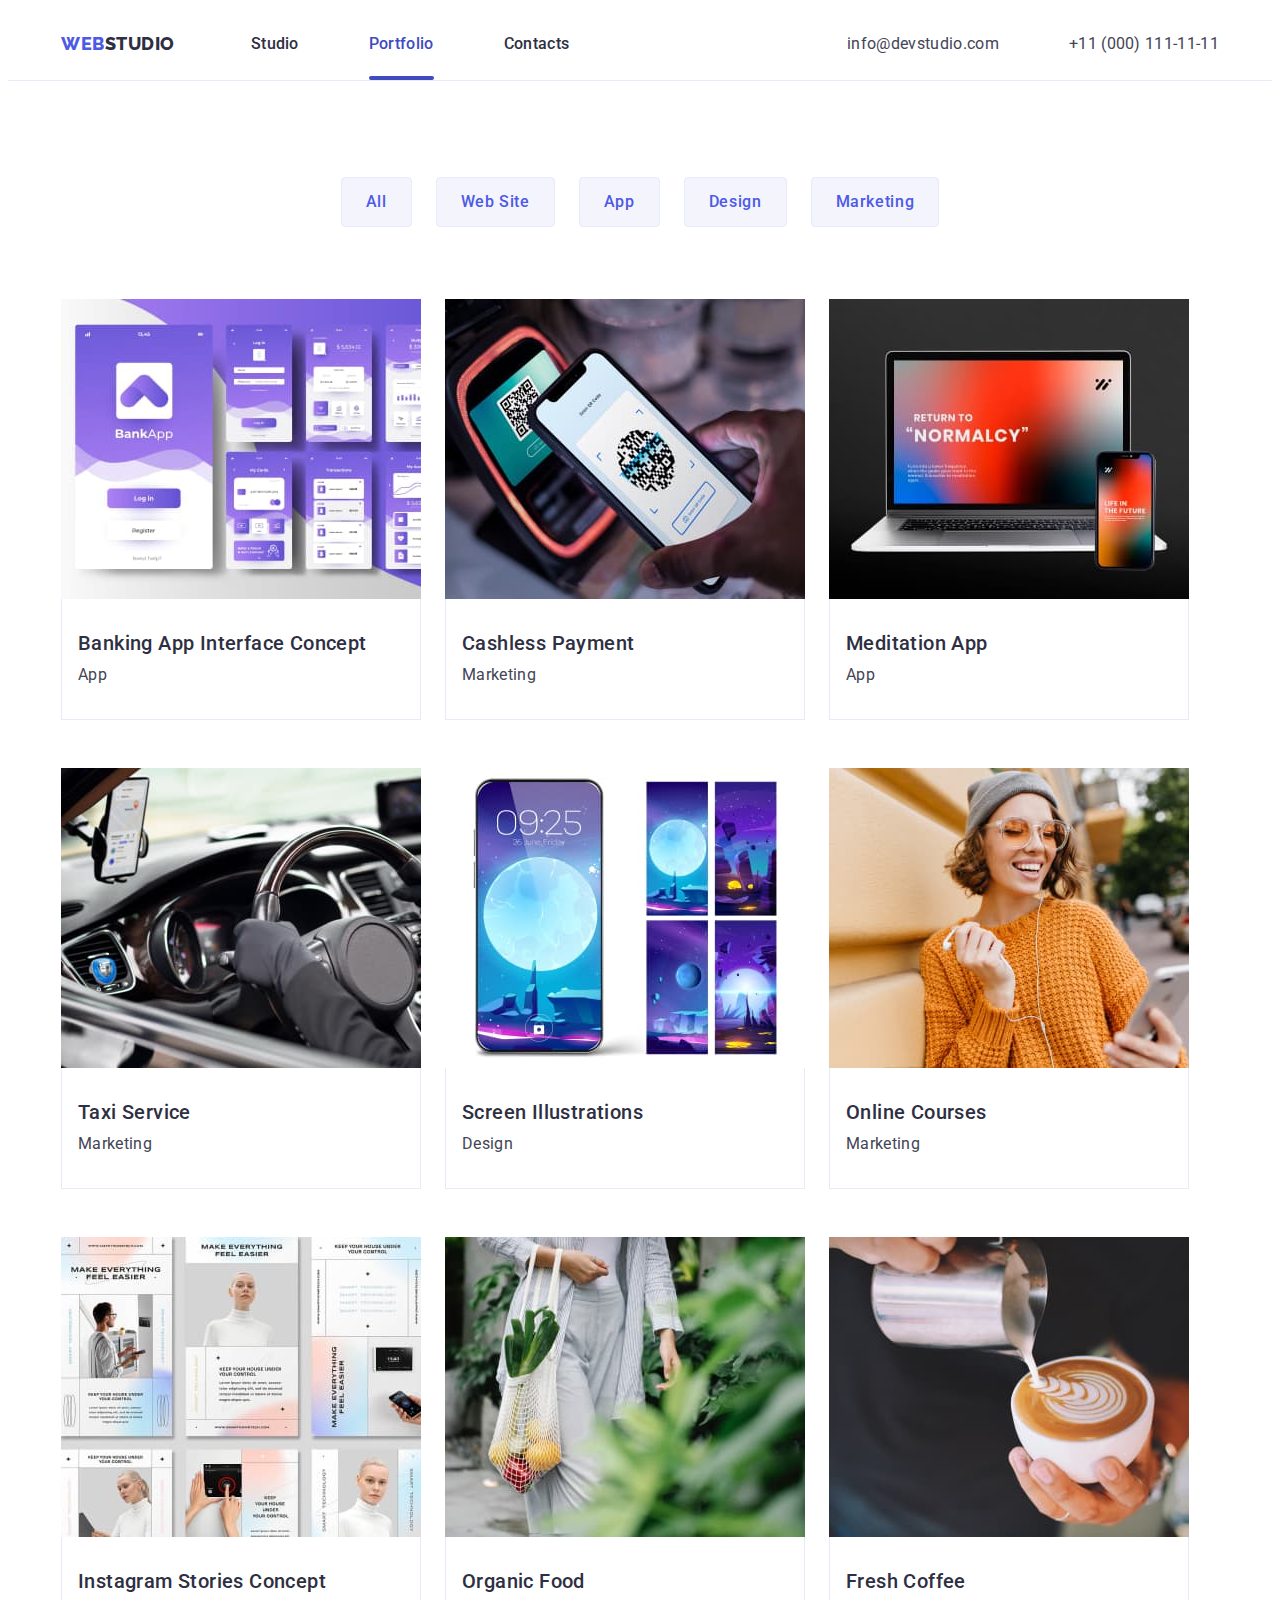
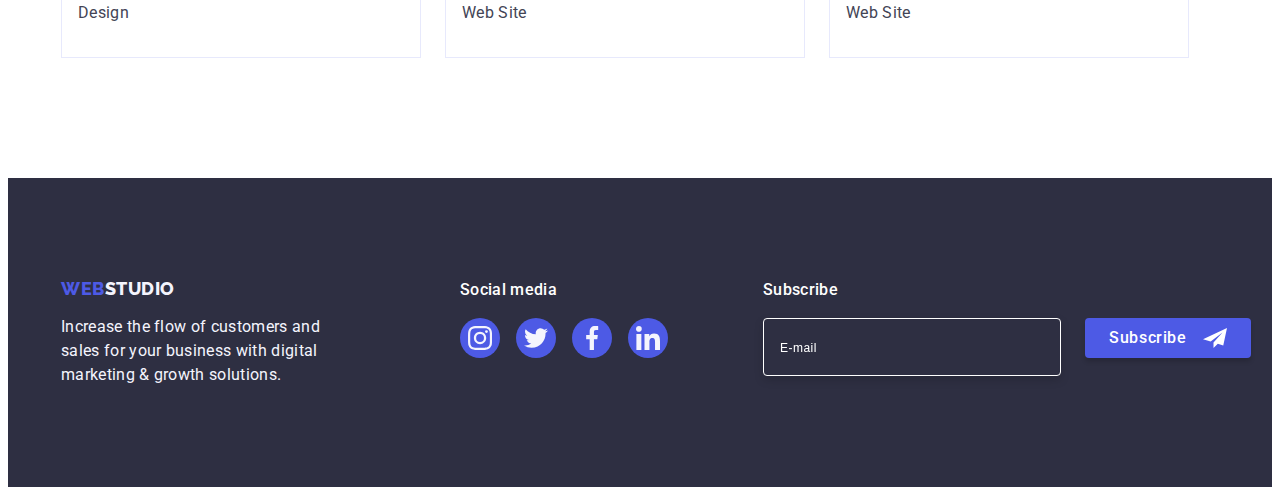
==== portfolio.html @ 04e3af60 "Initial commit" ====
<!DOCTYPE html>
<html lang="en">
  <head>
    <meta charset="UTF-8" />
    <meta http-equiv="X-UA-Compatible" content="IE=edge" />
    <meta name="viewport" content="width=device-width, initial-scale=1.0" />
    <title>Portfolio</title>
    <link rel="preconnect" href="https://fonts.googleapis.com" />
    <link rel="preconnect" href="https://fonts.gstatic.com" crossorigin />
    <link
      href="https://fonts.googleapis.com/css2?family=Raleway:wght@800&family=Roboto:wght@400;500;700;900&display=swap"
      rel="stylesheet"
    />
    <link
      rel="stylesheet"
      href="https://cdnjs.cloudflare.com/ajax/libs/modern-normalize/1.1.0/modern-normalize.min.css"
      integrity="sha512-wpPYUAdjBVSE4KJnH1VR1HeZfpl1ub8YT/NKx4PuQ5NmX2tKuGu6U/JRp5y+Y8XG2tV+wKQpNHVUX03MfMFn9Q=="
      crossorigin="anonymous"
      referrerpolicy="no-referrer"
    />
    <link rel="stylesheet" href="./css/styles.css" />
  </head>
  <body>
    <!--**************HEADER********************-->
    <header class="page-header">
      <div class="container page-header-container">
        <nav class="page-navigation">
          <a class="logotype link" href="./index.html"
            >Web<span class="header-logotype-color">Studio</span></a
          >
          <ul class="menu list">
            <li class="menu-item">
              <a class="menu-link link" href="./index.html">Studio</a>
            </li>
            <li class="menu-item">
              <a class="menu-link active-link link" href="./portfolio.html"
                >Portfolio</a
              >
            </li>
            <li class="menu-item">
              <a class="menu-link link" href="">Contacts</a>
            </li>
          </ul>
        </nav>
        <address class="contacts">
          <ul class="contacts-menu list">
            <li class="contacts-menu-item contacts-information-email">
              <a
                class="contacts-information link"
                href="mailto:info@devstudio.com"
                >info@devstudio.com</a
              >
            </li>
            <li class="contacts-menu-item">
              <a class="contacts-information link" href="tel:+110001111111"
                >+11 (000) 111-11-11</a
              >
            </li>
          </ul>
        </address>
      </div>
    </header>
    <main>
      <!--**************PROJECTS********************-->
      <section class="projects projects-section">
        <div class="container">
          <h1 class="projects-section-title visually-hidden section-title">
            Our works
          </h1>
          <ul class="projects-menu list">
            <li class="projects-menu-item">
              <button class="projects-menu-btn" type="button">All</button>
            </li>
            <li class="projects-menu-item">
              <button class="projects-menu-btn" type="button">Web Site</button>
            </li>
            <li class="projects-menu-item">
              <button class="projects-menu-btn" type="button">App</button>
            </li>
            <li class="projects-menu-item">
              <button class="projects-menu-btn" type="button">Design</button>
            </li>
            <li class="projects-menu-item">
              <button class="projects-menu-btn" type="button">Marketing</button>
            </li>
          </ul>
          <ul class="projects-list list">
            <li class="projects-list-item">
              <a class="projects-list-link link" href="">
                <div class="projects-list-img-wrapper">
                  <img
                    src="./images/portfolio-images/banking-app.jpg"
                    alt="Mobile application mock-ups"
                    width="360"
                    height="300"
                  />
                  <p class="overlay">
                    14 Stylish and User-Friendly App Design Concepts · Task
                    Manager App · Calorie Tracker App · Exotic Fruit Ecommerce
                    App · Cloud Storage App
                  </p>
                </div>
                <div class="projects-list-item-container">
                  <h2 class="projects-list-title">
                    Banking App Interface Concept
                  </h2>
                  <p class="projects-list-description">App</p>
                </div>
              </a>
            </li>
            <li class="projects-list-item">
              <a class="projects-list-link link" href="">
                <div class="projects-list-img-wrapper">
                  <img
                    src="./images/portfolio-images/cashless-payment.jpg"
                    alt="Hand with smartphone scanning qr-code"
                    width="360"
                    height="300"
                  />
                  <p class="overlay">
                    14 Stylish and User-Friendly App Design Concepts · Task
                    Manager App · Calorie Tracker App · Exotic Fruit Ecommerce
                    App · Cloud Storage App
                  </p>
                </div>
                <div class="projects-list-item-container">
                  <h2 class="projects-list-title">Cashless Payment</h2>
                  <p class="projects-list-description">Marketing</p>
                </div>
              </a>
            </li>
            <li class="projects-list-item">
              <a class="projects-list-link link" href="">
                <div class="projects-list-img-wrapper">
                  <img
                    src="./images/portfolio-images/meditation-app.jpg"
                    alt="Laptop and smartphone"
                    width="360"
                    height="300"
                  />
                  <p class="overlay">
                    14 Stylish and User-Friendly App Design Concepts · Task
                    Manager App · Calorie Tracker App · Exotic Fruit Ecommerce
                    App · Cloud Storage App
                  </p>
                </div>
                <div class="projects-list-item-container">
                  <h2 class="projects-list-title">Meditation App</h2>
                  <p class="projects-list-description">App</p>
                </div>
              </a>
            </li>
            <li class="projects-list-item">
              <a class="projects-list-link link" href="">
                <div class="projects-list-img-wrapper">
                  <img
                    src="./images/portfolio-images/taxi-service.jpg"
                    alt="Car interier"
                    width="360"
                    height="300"
                  />
                  <p class="overlay">
                    14 Stylish and User-Friendly App Design Concepts · Task
                    Manager App · Calorie Tracker App · Exotic Fruit Ecommerce
                    App · Cloud Storage App
                  </p>
                </div>
                <div class="projects-list-item-container">
                  <h2 class="projects-list-title">Taxi Service</h2>
                  <p class="projects-list-description">Marketing</p>
                </div>
              </a>
            </li>
            <li class="projects-list-item">
              <a class="projects-list-link link" href="">
                <div class="projects-list-img-wrapper">
                  <img
                    src="./images/portfolio-images/screen-illustrations.jpg"
                    alt="Smartphone with different wallpaper"
                    width="360"
                    height="300"
                  />
                  <p class="overlay">
                    14 Stylish and User-Friendly App Design Concepts · Task
                    Manager App · Calorie Tracker App · Exotic Fruit Ecommerce
                    App · Cloud Storage App
                  </p>
                </div>
                <div class="projects-list-item-container">
                  <h2 class="projects-list-title">Screen Illustrations</h2>
                  <p class="projects-list-description">Design</p>
                </div>
              </a>
            </li>
            <li class="projects-list-item">
              <a class="projects-list-link link" href="">
                <div class="projects-list-img-wrapper">
                  <img
                    src="./images/portfolio-images/online-courses.jpg"
                    alt="A girl in yellow cardigan with snartphone and earphones"
                    width="360"
                    height="300"
                  />
                  <p class="overlay">
                    14 Stylish and User-Friendly App Design Concepts · Task
                    Manager App · Calorie Tracker App · Exotic Fruit Ecommerce
                    App · Cloud Storage App
                  </p>
                </div>
                <div class="projects-list-item-container">
                  <h2 class="projects-list-title">Online Courses</h2>
                  <p class="projects-list-description">Marketing</p>
                </div>
              </a>
            </li>
            <li class="projects-list-item">
              <a class="projects-list-link link" href="">
                <div class="projects-list-img-wrapper">
                  <img
                    src="./images/portfolio-images/instagram-stories.jpg"
                    alt="Screens with different concepts for Instagram stories"
                    width="360"
                    height="300"
                  />
                  <p class="overlay">
                    14 Stylish and User-Friendly App Design Concepts · Task
                    Manager App · Calorie Tracker App · Exotic Fruit Ecommerce
                    App · Cloud Storage App
                  </p>
                </div>
                <div class="projects-list-item-container">
                  <h2 class="projects-list-title">Instagram Stories Concept</h2>
                  <p class="projects-list-description">Design</p>
                </div>
              </a>
            </li>
            <li class="projects-list-item">
              <a class="projects-list-link link" href="">
                <div class="projects-list-img-wrapper">
                  <img
                    src="./images/portfolio-images/organic-food.jpg"
                    alt="A girl with different fruits and vegetables in a bag"
                    width="360"
                    height="300"
                  />
                  <p class="overlay">
                    14 Stylish and User-Friendly App Design Concepts · Task
                    Manager App · Calorie Tracker App · Exotic Fruit Ecommerce
                    App · Cloud Storage App
                  </p>
                </div>
                <div class="projects-list-item-container">
                  <h2 class="projects-list-title">Organic Food</h2>
                  <p class="projects-list-description">Web Site</p>
                </div>
              </a>
            </li>
            <li class="projects-list-item">
              <a class="projects-list-link link" href="">
                <div class="projects-list-img-wrapper">
                  <img
                    src="./images/portfolio-images/fresh-coffee.jpg"
                    alt="A cup of coffee"
                    width="360"
                    height="300"
                  />
                  <p class="overlay">
                    14 Stylish and User-Friendly App Design Concepts · Task
                    Manager App · Calorie Tracker App · Exotic Fruit Ecommerce
                    App · Cloud Storage App
                  </p>
                </div>
                <div class="projects-list-item-container">
                  <h2 class="projects-list-title">Fresh Coffee</h2>
                  <p class="projects-list-description">Web Site</p>
                </div>
              </a>
            </li>
          </ul>
        </div>
      </section>
    </main>
    <!--**************FOOTER********************-->
    <footer class="footer">
      <div class="container footer-general-container">
        <div class="page-footer-container">
          <a class="logotype footer-logotype link" href="./index.html"
            >Web<span class="footer-logotype-color">Studio</span></a
          >
          <p class="footer-copy">
            Increase the flow of customers and sales for your business with
            digital marketing & growth solutions.
          </p>
        </div>
        <div class="container social-media-container">
          <p class="social-media-title">Social media</p>
          <ul class="social-media-menu list">
            <li class="social-media-item">
              <a class="social-media-item-link link" href="">
                <svg class="social-media-icon" width="24" height="24">
                  <use href="./images/icons.svg#icon-instagram"></use>
                </svg>
              </a>
            </li>
            <li class="social-media-item">
              <a class="social-media-item-link link" href="">
                <svg class="social-media-icon" width="24" height="24">
                  <use href="./images/icons.svg#icon-twitter"></use>
                </svg>
              </a>
            </li>
            <li class="social-media-item">
              <a class="social-media-item-link link" href="">
                <svg class="social-media-icon" width="24" height="24">
                  <use href="./images/icons.svg#icon-facebook"></use>
                </svg>
              </a>
            </li>
            <li class="social-media-item">
              <a class="social-media-item-link link" href="">
                <svg class="social-media-icon" width="24" height="24">
                  <use href="./images/icons.svg#icon-linkedin"></use>
                </svg>
              </a>
            </li>
          </ul>
        </div>
        <div class="subscribe-container">
          <p class="subscribe-form-name">Subscribe</p>
          <form class="subscribe-form">
            <label class="subscribe-form-field">
              <input
                type="email"
                name="subscribe-email"
                class="subscribe-form-input"
                required
                placeholder="E-mail"
              />
            </label>
            <button type="submit" class="subscribe-form-submit">
              Subscribe
              <svg class="subscribe-form-icon" width="24" height="24">
                <use href="./images/icons.svg#icon-subscribe"></use>
              </svg>
            </button>
          </form>
        </div>
      </div>
    </footer>
  </body>
</html>
---- css/styles.css ----
:root {
  --primary-brand: #4d5ae5;
  --pressed-state: #404bbf;
  --dark: #2e2f42;
  --success: #31d0aa;
  --text: #434455;
  --subtle-text: #8e8f99;
  --accent: #e7e9fc;
  --light: #f4f4fd;
  --modal-overlay: #2e2f42;
  --hero-background: #2e2f42;
  --white-background: #ffffff;
  --modal-background: #fcfcfc;
  --card-set-horizontal-gap: 24px;
  --card-set-vertical-gap: 48px;
  --transition-dur-and-func: 250ms cubic-bezier(0.4, 0, 0.2, 1);
}
body {
  font-family: "Roboto", sans-serif;
  letter-spacing: 0.02em;
  background-color: var(--white-background);
  color: var(--text);
}
.container {
  width: 1158px;
  margin-left: auto;
  margin-right: auto;
  padding-left: 15px;
  padding-right: 15px;
}
.section {
  padding-top: 120px;
  padding-bottom: 120px;
}
p,
h1,
h2,
h3,
h4,
h5,
h6 {
  margin-top: 0;
  margin-bottom: 0;
}
ul,
ol {
  margin-top: 0;
  margin-bottom: 0;
  padding-left: 0;
}
img {
  display: block;
  max-width: 100%;
}
address {
  font-style: normal;
}
button {
  cursor: pointer;
}
.visually-hidden {
  position: absolute;
  width: 1px;
  height: 1px;
  margin: -1px;
  border: 0;
  padding: 0;
  white-space: nowrap;
  clip-path: inset(100%);
  clip: rect(0 0 0 0);
  overflow: hidden;
}
.link {
  text-decoration: none;
}
.list {
  list-style: none;
}
/*======================COMPONENTS=====================*/
.section-title {
  font-size: 36px;
  line-height: 1.11;
  text-align: center;
  text-transform: capitalize;
  letter-spacing: 0.02em;
  color: var(--dark);
}
/*========================HEADER=======================*/
.page-header {
  padding-top: 24px;
  padding-bottom: 24px;
  border-bottom: 1px solid #e7e9fc;
}
.page-header-container {
  display: flex;
  align-items: center;
  justify-content: space-between;
}
.page-navigation {
  display: flex;
  align-items: center;
}
.contacts-menu {
  display: flex;
  align-items: center;
}
.menu {
  display: flex;
  align-items: center;
}
.menu-item {
  position: relative;
}
.menu-item:not(:last-child) {
  margin-right: 70px;
}
.logotype {
  font-family: "Raleway", sans-serif;
  font-weight: 800;
  font-size: 18px;
  line-height: 1.17;
  display: flex;
  align-items: center;
  letter-spacing: 0.03em;
  text-transform: uppercase;
  color: var(--primary-brand);
}
.page-navigation > .logotype {
  margin-right: 76px;
}
.header-logotype-color {
  font-family: "Raleway", sans-serif;
  font-weight: 800;
  font-size: 18px;
  line-height: 1.17px;
  display: flex;
  align-items: center;
  letter-spacing: 0.03em;
  text-transform: uppercase;
  color: var(--dark);
}
.menu-link {
  font-weight: 500;
  font-size: 16px;
  line-height: 1.5;
  color: var(--dark);
  transition: color var(--transition-dur-and-func);
}
.menu-link:hover,
.menu-link:focus {
  color: var(--pressed-state);
}
.active-link {
  color: var(--pressed-state);
}
.active-link::after {
  content: "";
  display: block;
  position: absolute;
  width: 100%;
  height: 4px;
  left: 0px;
  top: 44px;
  background-color: var(--pressed-state);
  border-radius: 2px;
}
.contacts {
  font-style: normal;
  margin-left: auto;
}
.contacts-information {
  font-size: 16px;
  line-height: 1.5;
  color: inherit;
  transition: color var(--transition-dur-and-func);
}
.contacts-information:hover,
.contacts-information:focus {
  color: var(--pressed-state);
}
.contacts-information-email {
  margin-right: 70px;
}
/*========================HERO=========================*/
.hero {
  background-color: var(--dark);
  background-image: linear-gradient(
      rgba(46, 47, 66, 0.7),
      rgba(46, 47, 66, 0.7)
    ),
    url(../images/hero-background-image.jpg);
  background-position: center;
  background-size: cover;
  max-width: 1440px;
  height: 600px;
  margin-left: auto;
  margin-right: auto;
  padding-top: 188px;
  padding-bottom: 188px;
  text-align: center;
  justify-content: center;
}
.hero-title {
  font-size: 56px;
  line-height: 1.07;
  letter-spacing: 0.02em;
  color: var(--white-background);
  width: 496px;
  margin: 0 auto;
}
.hero-btn {
  font-family: "Roboto", sans-serif;
  font-weight: 500;
  font-size: 16px;
  line-height: 1.5;
  letter-spacing: 0.04em;
  color: var(--white-background);
  background: var(--primary-brand);
  box-shadow: 0px 4px 4px rgba(0, 0, 0, 0.15);
  border: none;
  border-radius: 4px;
  min-width: 169px;
  height: 56px;
  padding: 16px 32px;
  margin: 0 auto;
  margin-top: var(--card-set-vertical-gap);
  transition: background-color var(--transition-dur-and-func),
    box-shadow var(--transition-dur-and-func);
}
.hero-btn:hover,
.hero-btn:focus {
  background-color: var(--pressed-state);
  box-shadow: 0px 4px 4px rgba(0, 0, 0, 0.15);
}
/*=====================ADVANTAGES======================*/
.advantages {
  padding-top: 120px;
}
.advantages-menu {
  display: flex;
  flex-wrap: wrap;
  gap: 24px;
}
.advantages {
  padding-bottom: 0px;
}
.advantages-item {
  width: 264px;
}
.advantages-item-title {
  font-weight: 500;
  font-size: 20px;
  line-height: 1.2;
  letter-spacing: 0.02em;
  color: var(--dark);
  margin-bottom: 8px;
}
.advantages-item-description {
  line-height: 1.5;
}
.advantages-icon-container {
  display: flex;
  justify-content: center;
  align-items: center;
  background-color: var(--light);
  border-radius: 4px;
  width: 264px;
  height: 112px;
  margin-bottom: 8px;
}
.advantages-icon {
  fill: var(--dark);
}
/*=======================ABOUT=========================*/
.about-title {
  margin-bottom: 72px;
}
.about-menu {
  display: flex;
  column-gap: var(--card-set-horizontal-gap);
}
.about-menu-item {
  flex-basis: calc(100% - 2 * var(--card-set-horizontal-gap)) / 3;
  border: 1px solid #e7e9fc;
}
/*=======================TEAM==========================*/
.team {
  background-color: var(--light);
}
.team-title {
  margin-bottom: 72px;
}
.team-menu {
  display: flex;
  flex-wrap: wrap;
  column-gap: var(--card-set-horizontal-gap);
}
.team-menu-item {
  background-color: var(--white-background);
  flex-basis: calc(100% - 3 * var(--card-set-horizontal-gap)) / 4;
}
.team-menu-item-container {
  padding-top: 32px;
  padding-bottom: 32px;
  box-shadow: 0px 1px 6px rgba(46, 47, 66, 0.08),
    0px 1px 1px rgba(46, 47, 66, 0.16), 0px 2px 1px rgba(46, 47, 66, 0.08);
  border-radius: 0px 0px 4px 4px;
}
.team-menu-title {
  font-weight: 500;
  font-size: 20px;
  line-height: 1.2;
  letter-spacing: 0.02em;
  text-align: center;
  color: var(--dark);
  margin-bottom: 8px;
}
.team-menu-description {
  line-height: 1.5;
  text-align: center;
  color: var(--text);
  margin-bottom: 8px;
}
.social-menu {
  display: flex;
  justify-content: center;
  gap: 24px;
}
.social-menu-item {
  width: 40px;
  height: 40px;
}
.social-menu-link {
  display: flex;
  justify-content: center;
  align-items: center;
  background-color: #4d5ae5;
  width: 100%;
  height: 100%;
  border-radius: 50%;
  transition: background-color var(--transition-dur-and-func);
}
.social-menu-link:hover,
.social-menu-link:focus {
  background-color: var(--pressed-state);
}
.social-menu-icon {
  fill: #f4f4fd;
}
/*=====================CUSTOMERS==========================*/
.customers-title {
  margin-bottom: 72px;
}
.customers-menu {
  display: flex;
  justify-content: center;
  gap: 24px;
}
.customers-menu-item {
  width: 168px;
  height: 88px;
  border: 1px solid #8e8f99;
  border-radius: 4px;
  transition: border-color var(--transition-dur-and-func);
}
.customers-menu-icon {
  fill: #8e8f99;
  transition: fill var(--transition-dur-and-func);
}
.customers-menu-link {
  display: flex;
  justify-content: center;
  align-items: center;
  width: 100%;
  height: 100%;
}
.customers-menu-item:hover,
.customers-menu-item:focus {
  border-color: var(--pressed-state);
}
.customers-menu-item:hover .customers-menu-icon,
.customers-menu-item:focus .customers-menu-icon {
  fill: var(--pressed-state);
}
/*=====================PORTFOLIO=======================*/
.projects-section {
  padding-top: 96px;
  padding-bottom: 120px;
}
.projects-menu {
  display: flex;
  flex-wrap: wrap;
  column-gap: var(--card-set-horizontal-gap);
  margin-bottom: 72px;
  justify-content: center;
}
.projects-menu-btn {
  font-family: "Roboto", sans-serif;
  background-color: var(--light);
  border: 1px solid var(--accent);
  border-radius: 4px;
  font-weight: 500;
  font-size: 16px;
  line-height: 1.5;
  letter-spacing: 0.04em;
  color: var(--primary-brand);
  padding: 12px 24px;
  transition: background-color var(--transition-dur-and-func),
    box-shadow var(--transition-dur-and-func),
    border var(--transition-dur-and-func), color var(--transition-dur-and-func);
}
.projects-menu-btn:hover,
.projects-menu-btn:focus {
  background-color: var(--pressed-state);
  box-shadow: 0px 3px 1px rgba(0, 0, 0, 0.1), 0px 2px 1px rgba(0, 0, 0, 0.08),
    0px 2px 2px rgba(0, 0, 0, 0.12);
  border: var(--pressed-state);
  color: var(--white-background);
}
.projects-list {
  display: flex;
  flex-wrap: wrap;
  row-gap: var(--card-set-vertical-gap);
  column-gap: var(--card-set-horizontal-gap);
}
.project-list-item {
  flex-basis: calc(100% - 2 * var(--card-set-horizontal-gap)) / 3;
}
.projects-list-link {
  display: block;
  transition: box-shadow var(--transition-dur-and-func);
}
.projects-list-link:hover,
.projects-list-link:focus {
  box-shadow: 0px 1px 6px rgba(46, 47, 66, 0.08),
    0px 1px 1px rgba(46, 47, 66, 0.16), 0px 2px 1px rgba(46, 47, 66, 0.08);
}
.projects-list-link:hover .overlay,
.projects-list-link:focus .overlay {
  transform: translate(0, 0);
}
.projects-list-img-wrapper {
  position: relative;
  overflow: hidden;
}
.overlay {
  position: absolute;
  left: 0;
  top: 0;
  width: 100%;
  height: 100%;
  overflow: auto;
  transform: translate(0, 100%);
  transition: transform var(--transition-dur-and-func);
  font-size: 16px;
  line-height: 1.5;
  letter-spacing: 0.02em;
  color: #f4f4fd;
  padding-top: 40px;
  padding-left: 32px;
  padding-right: 32px;
  background-color: var(--primary-brand);
}
.projects-list-item-container {
  padding-bottom: 32px;
  padding-top: 32px;
  padding-left: 16px;
  border: 1px solid #e7e9fc;
  border-top: none;
}
.projects-list-title {
  font-weight: 500;
  font-size: 20px;
  line-height: 1.2;
  letter-spacing: 0.02em;
  color: var(--dark);
  margin-bottom: 8px;
}
.projects-list-description {
  line-height: 1.5;
  color: var(--text);
}
/*======================FOOTER=========================*/
.footer {
  background-color: var(--dark);
  padding-bottom: 100px;
  padding-top: 100px;
}
.page-footer-container {
  margin-right: 120px;
}
.footer-logotype-color {
  color: var(--light);
}
.footer-copy {
  line-height: 1.5;
  color: var(--light);
  width: 264px;
}
.footer-logotype {
  margin-bottom: 16px;
}
.footer-general-container {
  display: flex;
}
.social-media-container {
  margin-right: 80px;
}
.social-media-title {
  font-weight: 500;
  line-height: 1.5;
  letter-spacing: 0.02em;
  color: #ffffff;
  margin-bottom: 16px;
}
.social-media-menu {
  display: flex;
  justify-content: left;
  gap: 16px;
}
.social-media-item {
  width: 40px;
  height: 40px;
}
.social-media-item-link {
  display: flex;
  justify-content: center;
  align-items: center;
  background-color: #4d5ae5;
  width: 100%;
  height: 100%;
  border-radius: 50%;
  transition: background-color var(--transition-dur-and-func);
}
.social-media-item-link:hover,
.social-media-item-link:focus {
  background-color: var(--success);
}
.social-media-icon {
  fill: #f4f4fd;
}
.subscribe-form-name {
  font-weight: 500;
  font-size: 16px;
  line-height: 1.5;
  letter-spacing: 0.02em;
  color: var(--white-background);
  margin-bottom: 16px;
}
.subscribe-form {
  display: flex;
}
.subscribe-form-field {
  margin-right: 24px;
}
.subscribe-form-input {
  width: 264px;
  height: 40px;
  border: 1px solid var(--white-background);
  filter: drop-shadow(0px 4px 4px rgba(0, 0, 0, 0.15));
  border-radius: 4px;
  background: var(--hero-background);
  padding: 8px 16px;
  color: var(--white-background);
}
.subscribe-form-input::placeholder {
  font-size: 12px;
  line-height: 2;
  letter-spacing: 0.04em;
  color: var(--white-background);
}
.subscribe-form-submit {
  font-family: "Roboto", sans-serif;
  font-weight: 500;
  font-size: 16px;
  line-height: 1.5;
  letter-spacing: 0.04em;
  display: flex;
  justify-content: center;
  align-items: center;
  gap: 16px;
  color: var(--white-background);
  background: var(--primary-brand);
  box-shadow: 0px 4px 4px rgba(0, 0, 0, 0.15);
  border: none;
  border-radius: 4px;
  min-width: 165px;
  height: 40px;
  padding: 8px 24px;
  margin: 0 auto;
  transition: background-color var(--transition-dur-and-func),
    box-shadow var(--transition-dur-and-func);
}
.subscribe-form-submit:hover,
.subscribe-form-submit:focus {
  background-color: var(--pressed-state);
  box-shadow: 0px 4px 4px rgba(0, 0, 0, 0.15);
}
.subscribe-form-icon {
  fill: var(--white-background);
}
/*======================MODAL WINDOW=========================*/
.backdrop {
  position: fixed;
  top: 0;
  left: 0;
  z-index: 100;
  width: 100%;
  height: 100%;
  background-color: rgba(46, 47, 66, 0.4);
  transition: visibility var(--transition-dur-and-func),
    opacity var(--transition-dur-and-func);
}
.backdrop.is-hidden {
  visibility: hidden;
  opacity: 0;
  pointer-events: none;
}
.modal {
  position: absolute;
  top: 50%;
  left: 50%;
  transform: translate(-50%, -50%);
  width: 408px;
  background-color: var(--modal-background);
  box-shadow: 0px 1px 1px rgba(0, 0, 0, 0.14), 0px 1px 3px rgba(0, 0, 0, 0.12),
    0px 2px 1px rgba(0, 0, 0, 0.2);
  border-radius: 4px;
  padding: 72px 24px 24px;
}
.modal-close-btn {
  position: absolute;
  top: 24px;
  right: 24px;
  display: flex;
  padding: 0;
  justify-content: center;
  align-items: center;
  width: 24px;
  height: 24px;
  background-color: var(--accent);
  border: 1px solid rgba(0, 0, 0, 0.1);
  border-radius: 50%;
  transition: background-color var(--transition-dur-and-func);
}
.modal-close-btn:hover,
.modal-close-btn:focus {
  background-color: var(--pressed-state);
}
.modal-close-btn-icon {
  fill: var(--dark);
  transition: fill var(--transition-dur-and-func);
}
.modal-close-btn:hover .modal-close-btn-icon,
.modal-close-btn:focus .modal-close-btn-icon {
  fill: var(--white-background);
}
/*======================MODAL FORM=========================*/
.form-name {
  font-weight: 500;
  font-size: 16px;
  line-height: 1.5;
  text-align: center;
  letter-spacing: 0.02em;
  color: var(--modal-overlay);
  margin-bottom: 16px;
}
.modal-form {
  display: flex;
  flex-direction: column;
}
.modal-form-field {
  margin-bottom: 8px;
}
.modal-form-message-field {
  margin-bottom: 16px;
}
.modal-form-field-desc {
  display: block;
  font-size: 12px;
  line-height: 1.17;
  letter-spacing: 0.01em;
  color: var(--subtle-text);
  margin-bottom: 4px;
}
.modal-form-input-wrapper {
  position: relative;
  display: block;
}
.modal-form-input {
  width: 100%;
  height: 40px;
  border: 1px solid rgba(46, 47, 66, 0.4);
  border-radius: 4px;
  padding-left: 38px;
  transition: border var(--transition-dur-and-func),
    outline var(--transition-dur-and-func);
}
.modal-form-input:focus {
  outline: none;
  border: 1px solid var(--primary-brand);
}
.modal-form-input-icon {
  position: absolute;
  top: 50%;
  left: 0;
  transform: translateY(-50%);
  margin-left: 16px;
  transition: fill var(--transition-dur-and-func);
}
.modal-form-input:focus + .modal-form-input-icon {
  fill: var(--primary-brand);
}
.modal-form-message {
  display: block;
  width: 100%;
  height: 120px;
  padding: 8px 16px;
  border: 1px solid rgba(46, 47, 66, 0.4);
  border-radius: 4px;
  resize: none;
  transition: outline var(--transition-dur-and-func),
    border var(--transition-dur-and-func);
}
.modal-form-message::placeholder {
  font-size: 12px;
  line-height: 1.17;
  letter-spacing: 0.04em;
  color: rgba(46, 47, 66, 0.4);
}
.modal-form-message:focus {
  outline: none;
  border: 1px solid var(--primary-brand);
}
.modal-form-check {
  position: absolute;
}
.modal-form-check-desc {
  display: flex;
  align-items: center;
  font-size: 12px;
  line-height: 1.17;
  letter-spacing: 0.04em;
  color: var(--subtle-text);
  cursor: pointer;
  margin-bottom: 24px;
}
.modal-form-fake-check {
  display: flex;
  justify-content: center;
  align-items: center;
  width: 16px;
  height: 16px;
  border: 1px solid rgba(46, 47, 66, 0.4);
  border-radius: 2px;
  margin-right: 8px;
  transition: border var(--transition-dur-and-func);
}
.modal-form-fake-check-icon {
  opacity: 0;
}
.modal-form-check:checked + .modal-form-check-desc > .modal-form-fake-check {
  background: var(--pressed-state);
  border: 1px solid var(--pressed-state);
}
.modal-form-check:focus + .modal-form-check-desc > .modal-form-fake-check {
  border: 1px solid var(--pressed-state);
}
.modal-form-check:checked
  + .modal-form-check-desc
  > .modal-form-fake-check
  > .modal-form-fake-check-icon {
  opacity: 1;
  fill: var(--light);
}
.modal-form-check-desc-link {
  font-size: 12px;
  line-height: 1.33;
  letter-spacing: 0.04em;
  text-decoration-line: underline;
  color: var(--primary-brand);
}
.modal-form-submit {
  font-family: "Roboto", sans-serif;
  font-weight: 500;
  font-size: 16px;
  line-height: 1.5;
  letter-spacing: 0.04em;
  color: var(--white-background);
  background: var(--primary-brand);
  box-shadow: 0px 4px 4px rgba(0, 0, 0, 0.15);
  border: none;
  border-radius: 4px;
  min-width: 169px;
  height: 56px;
  padding: 16px 32px;
  margin: 0 auto;
  transition: background-color var(--transition-dur-and-func),
    box-shadow var(--transition-dur-and-func);
}
.modal-form-submit:hover,
.modal-form-submit:focus {
  background-color: var(--pressed-state);
  box-shadow: 0px 4px 4px rgba(0, 0, 0, 0.15);
}
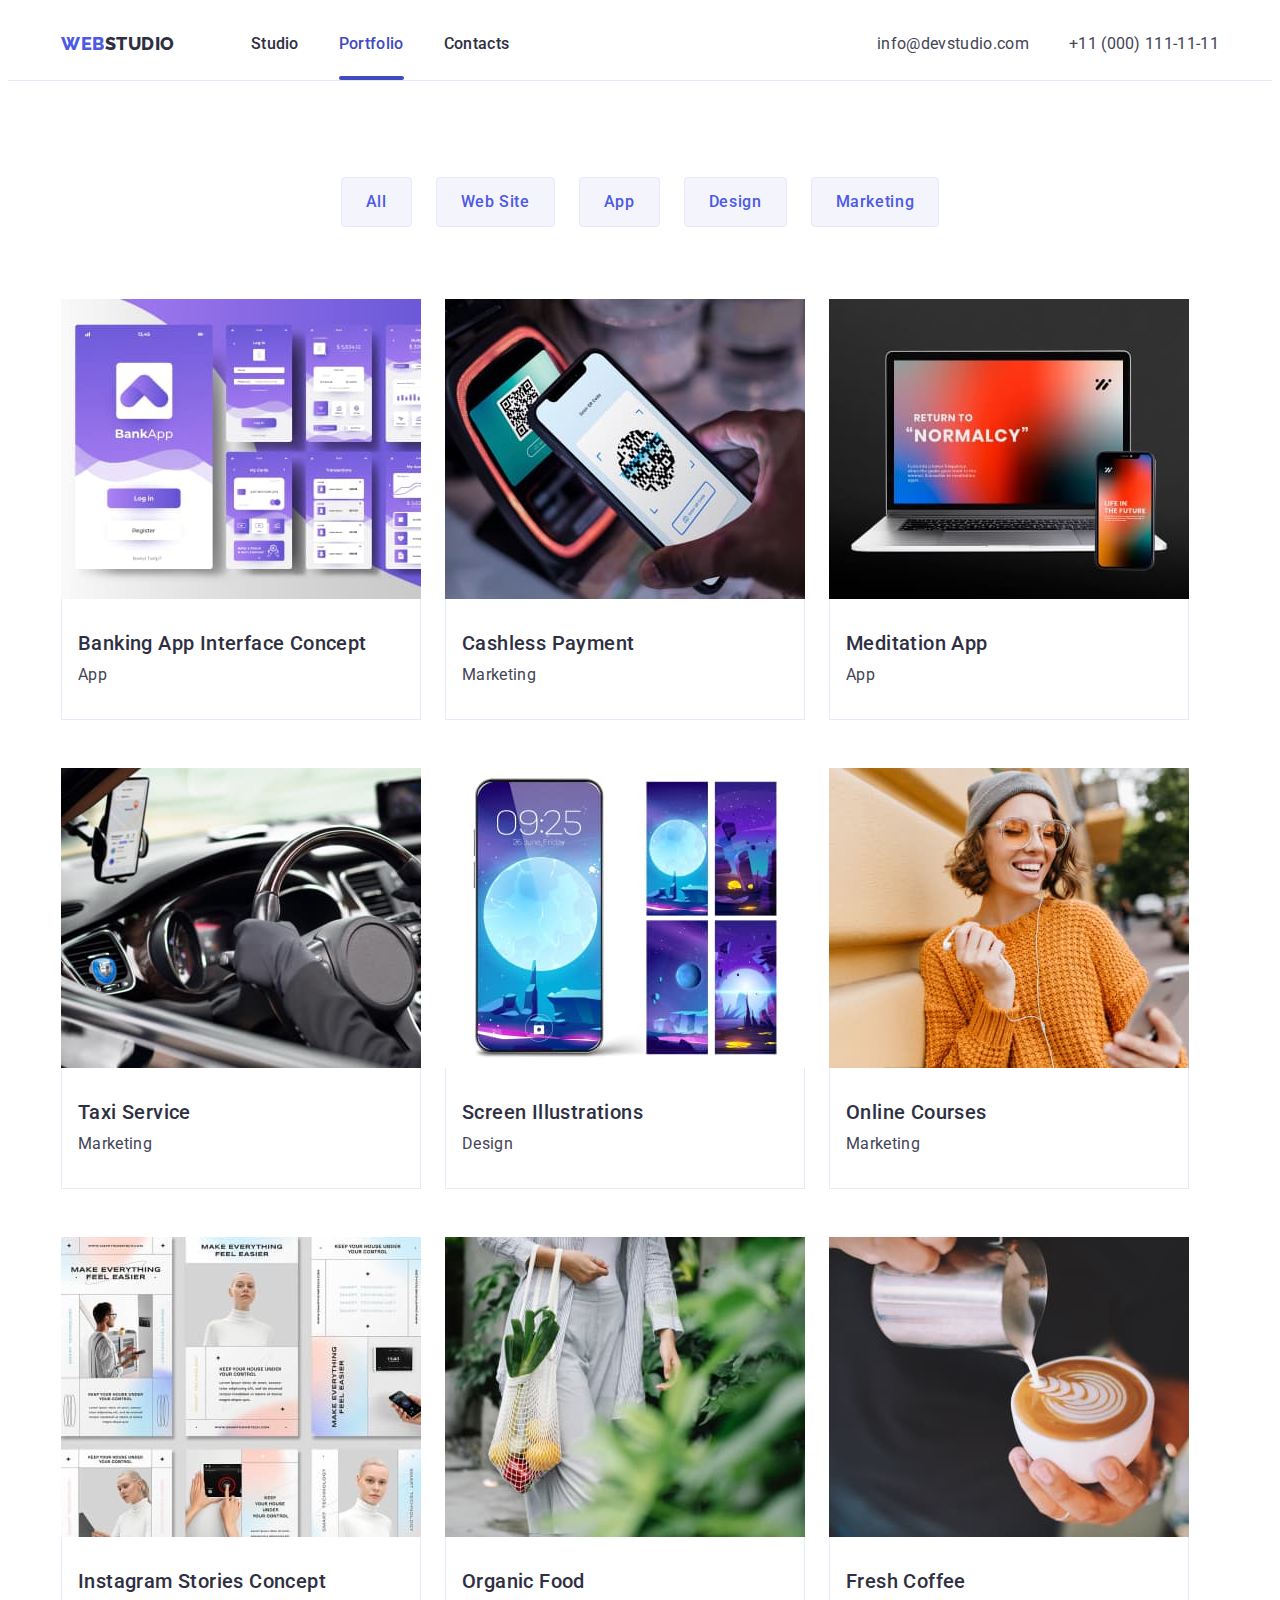
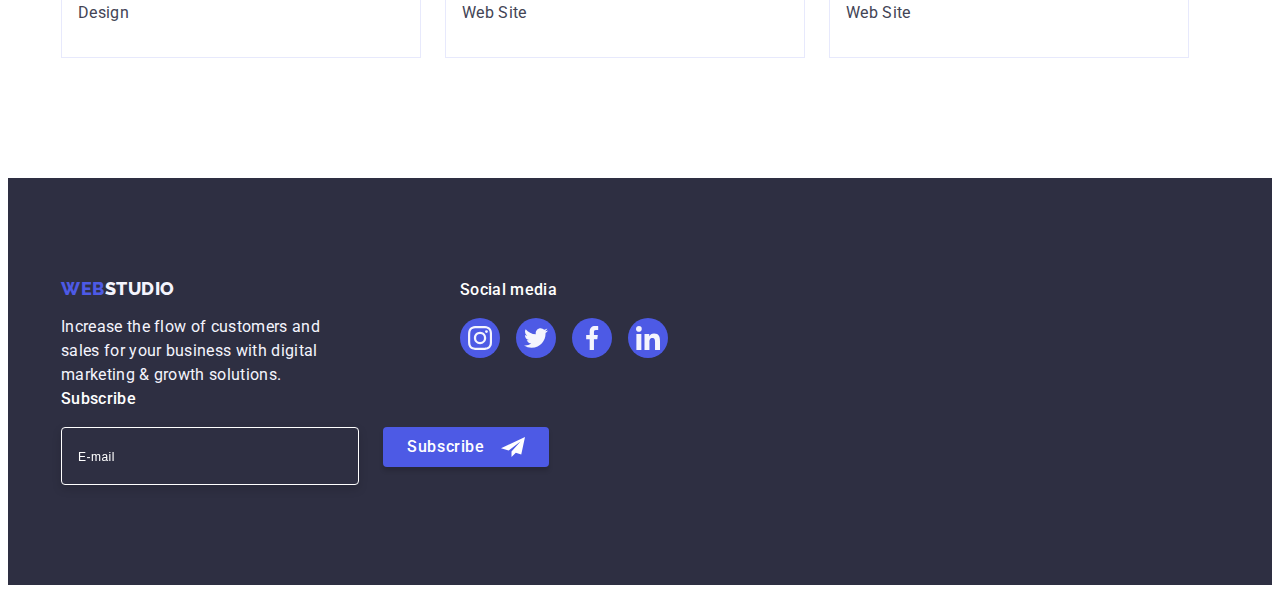
==== commit 2e20e7b6: "images in 2x" ====
--- a/portfolio.html
+++ b/portfolio.html
@@ -19,6 +19,7 @@
       referrerpolicy="no-referrer"
     />
     <link rel="stylesheet" href="./css/styles.css" />
+    <link rel="stylesheet" href="./css/media.css" />
   </head>
   <body>
     <!--**************HEADER********************-->
--- a/css/styles.css
+++ b/css/styles.css
@@ -22,11 +22,11 @@
   color: var(--text);
 }
 .container {
-  width: 1158px;
+  max-width: 428px;
+  padding-left: 15px;
+  padding-right: 15px;
   margin-left: auto;
   margin-right: auto;
-  padding-left: 15px;
-  padding-right: 15px;
 }
 .section {
   padding-top: 120px;
@@ -96,23 +96,108 @@
   align-items: center;
   justify-content: space-between;
 }
-.page-navigation {
-  display: flex;
-  align-items: center;
-}
-.contacts-menu {
-  display: flex;
-  align-items: center;
-}
-.menu {
-  display: flex;
-  align-items: center;
-}
-.menu-item {
-  position: relative;
-}
-.menu-item:not(:last-child) {
-  margin-right: 70px;
+.mobile-menu-open {
+  background-color: transparent;
+  border: none;
+  stroke: var(--dark);
+  padding: 0;
+  line-height: 0;
+}
+.mobile-menu {
+  position: fixed;
+  display: flex;
+  flex-direction: column;
+  justify-content: space-between;
+  top: 0;
+  left: 0;
+  z-index: 2;
+  width: 100%;
+  height: 100%;
+  padding-top: 80px;
+  padding-bottom: 40px;
+  padding-left: 40px;
+  padding-right: 35px;
+  background-color: var(--white-background);
+  opacity: 0;
+  visibility: hidden;
+  pointer-events: none;
+  transition: opacity var(--transition-dur-and-func),
+    visibility var(--transition-dur-and-func);
+}
+.mobile-menu.is-open {
+  visibility: visible;
+  opacity: 1;
+  pointer-events: auto;
+}
+.mobile-menu-close {
+  position: absolute;
+  top: 24px;
+  right: 15px;
+  background-color: rgba(231, 233, 252, 0.1);
+  border: 1px solid rgba(0, 0, 0, 0.1);
+  border-radius: 50%;
+  padding: 0;
+  line-height: 0;
+  width: 24px;
+  height: 24px;
+}
+.mobile-menu-close-icon {
+  fill: var(--dark);
+}
+.mobile-menu-link {
+  font-weight: 700;
+  font-size: 36px;
+  line-height: 1.11;
+  letter-spacing: 0.02em;
+  text-transform: capitalize;
+  color: var(--dark);
+}
+.mobile-menu-item:not(:last-child) {
+  margin-bottom: 40px;
+}
+.mobile-active-link {
+  color: var(--pressed-state);
+}
+.mobile-contacts-menu {
+  display: flex;
+  flex-direction: column;
+  align-items: flex-start;
+  margin-bottom: 48px;
+}
+.mobile-contacts-information {
+  font-weight: 500;
+  font-size: 20px;
+  line-height: 1.2;
+  letter-spacing: 0.02em;
+  color: var(--text);
+}
+.mobile-contacts-information-active {
+  display: block;
+  font-weight: 700;
+  font-size: 36px;
+  line-height: 1.11;
+  letter-spacing: 0.02em;
+  text-transform: capitalize;
+  color: var(--primary-brand);
+  margin-bottom: 40px;
+}
+.mobile-social-menu {
+  display: flex;
+  align-items: flex-start;
+  gap: 56px;
+}
+.mobile-social-menu-item {
+  width: 40px;
+  height: 40px;
+}
+.mobile-social-menu-link {
+  display: flex;
+  justify-content: center;
+  align-items: center;
+  background-color: #4d5ae5;
+  width: 100%;
+  height: 100%;
+  border-radius: 50%;
 }
 .logotype {
   font-family: "Raleway", sans-serif;
@@ -125,9 +210,6 @@
   text-transform: uppercase;
   color: var(--primary-brand);
 }
-.page-navigation > .logotype {
-  margin-right: 76px;
-}
 .header-logotype-color {
   font-family: "Raleway", sans-serif;
   font-weight: 800;
@@ -138,48 +220,6 @@
   letter-spacing: 0.03em;
   text-transform: uppercase;
   color: var(--dark);
-}
-.menu-link {
-  font-weight: 500;
-  font-size: 16px;
-  line-height: 1.5;
-  color: var(--dark);
-  transition: color var(--transition-dur-and-func);
-}
-.menu-link:hover,
-.menu-link:focus {
-  color: var(--pressed-state);
-}
-.active-link {
-  color: var(--pressed-state);
-}
-.active-link::after {
-  content: "";
-  display: block;
-  position: absolute;
-  width: 100%;
-  height: 4px;
-  left: 0px;
-  top: 44px;
-  background-color: var(--pressed-state);
-  border-radius: 2px;
-}
-.contacts {
-  font-style: normal;
-  margin-left: auto;
-}
-.contacts-information {
-  font-size: 16px;
-  line-height: 1.5;
-  color: inherit;
-  transition: color var(--transition-dur-and-func);
-}
-.contacts-information:hover,
-.contacts-information:focus {
-  color: var(--pressed-state);
-}
-.contacts-information-email {
-  margin-right: 70px;
 }
 /*========================HERO=========================*/
 .hero {
@@ -191,21 +231,32 @@
     url(../images/hero-background-image.jpg);
   background-position: center;
   background-size: cover;
-  max-width: 1440px;
-  height: 600px;
+  max-width: 428px;
+  height: 432px;
   margin-left: auto;
   margin-right: auto;
-  padding-top: 188px;
-  padding-bottom: 188px;
+  padding-top: 112px;
+  padding-bottom: 112px;
   text-align: center;
   justify-content: center;
 }
+@media (min-device-pixel-ratio: 2),
+  (min-resolution: 192dpi),
+  (min-resolution: 2dppx) {
+  .hero {
+    background-image: linear-gradient(
+        rgba(46, 47, 66, 0.7),
+        rgba(46, 47, 66, 0.7)
+      ),
+      url(../images/hero-background-image-mob-2x.jpeg);
+  }
+}
 .hero-title {
-  font-size: 56px;
-  line-height: 1.07;
+  font-size: 36px;
+  line-height: 1.11;
   letter-spacing: 0.02em;
   color: var(--white-background);
-  width: 496px;
+  width: 320px;
   margin: 0 auto;
 }
 .hero-btn {
@@ -223,7 +274,7 @@
   height: 56px;
   padding: 16px 32px;
   margin: 0 auto;
-  margin-top: var(--card-set-vertical-gap);
+  margin-top: 72px;
   transition: background-color var(--transition-dur-and-func),
     box-shadow var(--transition-dur-and-func);
 }
@@ -234,54 +285,37 @@
 }
 /*=====================ADVANTAGES======================*/
 .advantages {
-  padding-top: 120px;
+  padding-top: 96px;
+  padding-bottom: 96px;
 }
 .advantages-menu {
   display: flex;
-  flex-wrap: wrap;
-  gap: 24px;
-}
-.advantages {
-  padding-bottom: 0px;
-}
-.advantages-item {
-  width: 264px;
+  flex-direction: column;
+  gap: 72px;
 }
 .advantages-item-title {
-  font-weight: 500;
-  font-size: 20px;
-  line-height: 1.2;
-  letter-spacing: 0.02em;
+  font-weight: 700;
+  font-size: 36px;
+  line-height: 1.11;
+  letter-spacing: 0.02em;
+  text-align: center;
   color: var(--dark);
   margin-bottom: 8px;
 }
 .advantages-item-description {
-  line-height: 1.5;
-}
-.advantages-icon-container {
-  display: flex;
-  justify-content: center;
-  align-items: center;
-  background-color: var(--light);
-  border-radius: 4px;
-  width: 264px;
-  height: 112px;
-  margin-bottom: 8px;
-}
+  font-weight: 500;
+  font-size: 16px;
+  line-height: 1.5;
+  letter-spacing: 0.02em;
+  color: var(--text);
+}
+.advantages-icon-container,
 .advantages-icon {
-  fill: var(--dark);
+  display: none;
 }
 /*=======================ABOUT=========================*/
-.about-title {
-  margin-bottom: 72px;
-}
-.about-menu {
-  display: flex;
-  column-gap: var(--card-set-horizontal-gap);
-}
-.about-menu-item {
-  flex-basis: calc(100% - 2 * var(--card-set-horizontal-gap)) / 3;
-  border: 1px solid #e7e9fc;
+.about {
+  display: none;
 }
 /*=======================TEAM==========================*/
 .team {
@@ -292,12 +326,13 @@
 }
 .team-menu {
   display: flex;
-  flex-wrap: wrap;
-  column-gap: var(--card-set-horizontal-gap);
+  flex-direction: column;
+  gap: 72px;
 }
 .team-menu-item {
+  display: block;
   background-color: var(--white-background);
-  flex-basis: calc(100% - 3 * var(--card-set-horizontal-gap)) / 4;
+  margin: 0 auto;
 }
 .team-menu-item-container {
   padding-top: 32px;
@@ -340,7 +375,6 @@
   border-radius: 50%;
   transition: background-color var(--transition-dur-and-func);
 }
-.social-menu-link:hover,
 .social-menu-link:focus {
   background-color: var(--pressed-state);
 }
@@ -348,16 +382,22 @@
   fill: #f4f4fd;
 }
 /*=====================CUSTOMERS==========================*/
+.customers {
+  padding-top: 96px;
+  padding-bottom: 96px;
+}
 .customers-title {
   margin-bottom: 72px;
 }
 .customers-menu {
   display: flex;
-  justify-content: center;
-  gap: 24px;
+  flex-wrap: wrap;
+  justify-content: center;
+  align-items: center;
+  gap: 72px 16px;
 }
 .customers-menu-item {
-  width: 168px;
+  width: 190px;
   height: 88px;
   border: 1px solid #8e8f99;
   border-radius: 4px;
@@ -374,11 +414,9 @@
   width: 100%;
   height: 100%;
 }
-.customers-menu-item:hover,
 .customers-menu-item:focus {
   border-color: var(--pressed-state);
 }
-.customers-menu-item:hover .customers-menu-icon,
 .customers-menu-item:focus .customers-menu-icon {
   fill: var(--pressed-state);
 }
@@ -483,11 +521,22 @@
 /*======================FOOTER=========================*/
 .footer {
   background-color: var(--dark);
-  padding-bottom: 100px;
-  padding-top: 100px;
+  padding-bottom: 96px;
+  padding-top: 96px;
+}
+.footer-general-container {
+  display: flex;
+  flex-direction: column;
+  gap: 72px;
 }
 .page-footer-container {
-  margin-right: 120px;
+  margin-bottom: 72px;
+  justify-content: center;
+}
+.footer-logotype {
+  display: block;
+  text-align: center;
+  margin-bottom: 16px;
 }
 .footer-logotype-color {
   color: var(--light);
@@ -495,16 +544,9 @@
 .footer-copy {
   line-height: 1.5;
   color: var(--light);
-  width: 264px;
-}
-.footer-logotype {
-  margin-bottom: 16px;
-}
-.footer-general-container {
-  display: flex;
-}
-.social-media-container {
-  margin-right: 80px;
+  width: 268px;
+  display: block;
+  margin: 0 auto;
 }
 .social-media-title {
   font-weight: 500;
@@ -512,10 +554,11 @@
   letter-spacing: 0.02em;
   color: #ffffff;
   margin-bottom: 16px;
+  text-align: center;
 }
 .social-media-menu {
   display: flex;
-  justify-content: left;
+  justify-content: center;
   gap: 16px;
 }
 .social-media-item {
@@ -532,7 +575,6 @@
   border-radius: 50%;
   transition: background-color var(--transition-dur-and-func);
 }
-.social-media-item-link:hover,
 .social-media-item-link:focus {
   background-color: var(--success);
 }
@@ -546,15 +588,15 @@
   letter-spacing: 0.02em;
   color: var(--white-background);
   margin-bottom: 16px;
+  text-align: center;
 }
 .subscribe-form {
   display: flex;
-}
-.subscribe-form-field {
-  margin-right: 24px;
+  flex-direction: column;
+  gap: 16px;
 }
 .subscribe-form-input {
-  width: 264px;
+  width: 100%;
   height: 40px;
   border: 1px solid var(--white-background);
   filter: drop-shadow(0px 4px 4px rgba(0, 0, 0, 0.15));
@@ -591,7 +633,6 @@
   transition: background-color var(--transition-dur-and-func),
     box-shadow var(--transition-dur-and-func);
 }
-.subscribe-form-submit:hover,
 .subscribe-form-submit:focus {
   background-color: var(--pressed-state);
   box-shadow: 0px 4px 4px rgba(0, 0, 0, 0.15);
@@ -621,12 +662,12 @@
   top: 50%;
   left: 50%;
   transform: translate(-50%, -50%);
-  width: 408px;
+  width: 392px;
   background-color: var(--modal-background);
   box-shadow: 0px 1px 1px rgba(0, 0, 0, 0.14), 0px 1px 3px rgba(0, 0, 0, 0.12),
     0px 2px 1px rgba(0, 0, 0, 0.2);
   border-radius: 4px;
-  padding: 72px 24px 24px;
+  padding: 72px 16px 24px;
 }
 .modal-close-btn {
   position: absolute;
@@ -643,7 +684,6 @@
   border-radius: 50%;
   transition: background-color var(--transition-dur-and-func);
 }
-.modal-close-btn:hover,
 .modal-close-btn:focus {
   background-color: var(--pressed-state);
 }
@@ -651,7 +691,6 @@
   fill: var(--dark);
   transition: fill var(--transition-dur-and-func);
 }
-.modal-close-btn:hover .modal-close-btn-icon,
 .modal-close-btn:focus .modal-close-btn-icon {
   fill: var(--white-background);
 }
@@ -692,7 +731,7 @@
   height: 40px;
   border: 1px solid rgba(46, 47, 66, 0.4);
   border-radius: 4px;
-  padding-left: 38px;
+  padding-left: 34px;
   transition: border var(--transition-dur-and-func),
     outline var(--transition-dur-and-func);
 }
@@ -798,7 +837,6 @@
   transition: background-color var(--transition-dur-and-func),
     box-shadow var(--transition-dur-and-func);
 }
-.modal-form-submit:hover,
 .modal-form-submit:focus {
   background-color: var(--pressed-state);
   box-shadow: 0px 4px 4px rgba(0, 0, 0, 0.15);
--- a/css/media.css
+++ b/css/media.css
@@ -0,0 +1,655 @@
+@media screen and (min-width: 320px) {
+  .mobile-social-menu {
+    gap: 30px;
+  }
+  .mobile-contacts-information-active {
+    font-size: 25px;
+  }
+  @media screen and (max-width: 767px) {
+    .menu {
+      display: none;
+    }
+    .contacts-menu {
+      display: none;
+    }
+  }
+  @media screen and (min-width: 768px) {
+    .container {
+      max-width: 768px;
+      padding-left: 16px;
+      padding-right: 16px;
+    }
+    .page-header {
+      padding-top: 16px;
+      padding-bottom: 16px;
+    }
+    .mobile-menu-open {
+      display: none;
+    }
+    .page-navigation {
+      display: flex;
+      align-items: center;
+    }
+    .contacts-menu {
+      display: flex;
+      align-items: center;
+    }
+    .menu {
+      display: flex;
+      align-items: center;
+    }
+    .menu-item {
+      position: relative;
+    }
+    .menu-item:not(:last-child) {
+      margin-right: 40px;
+    }
+    .page-navigation > .logotype {
+      margin-right: 120px;
+    }
+    .menu-link {
+      font-weight: 500;
+      font-size: 16px;
+      line-height: 1.5;
+      color: var(--dark);
+      transition: color var(--transition-dur-and-func);
+    }
+    .menu-link:hover,
+    .menu-link:focus {
+      color: var(--pressed-state);
+    }
+    .active-link {
+      color: var(--pressed-state);
+    }
+    .active-link::after {
+      content: "";
+      display: block;
+      position: absolute;
+      width: 100%;
+      height: 4px;
+      left: 0px;
+      top: 50px;
+      background-color: var(--pressed-state);
+      border-radius: 2px;
+    }
+    .contacts-menu {
+      display: flex;
+      flex-direction: column;
+      gap: 12px;
+    }
+    .contacts-information {
+      font-size: 12px;
+      line-height: 1.17;
+      color: inherit;
+      transition: color var(--transition-dur-and-func);
+    }
+    .contacts-information:hover,
+    .contacts-information:focus {
+      color: var(--pressed-state);
+    }
+    .hero {
+      background-image: linear-gradient(
+          rgba(46, 47, 66, 0.7),
+          rgba(46, 47, 66, 0.7)
+        ),
+        url(../images/hero-background-image-tab.jpg);
+      max-width: 768px;
+      height: 436px;
+    }
+    @media (min-device-pixel-ratio: 2),
+      (min-resolution: 192dpi),
+      (min-resolution: 2dppx) {
+      .hero {
+        background-image: linear-gradient(
+            rgba(46, 47, 66, 0.7),
+            rgba(46, 47, 66, 0.7)
+          ),
+          url(../images/hero-background-image-tab-2x.jpg);
+      }
+    }
+    .hero-title {
+      font-size: 56px;
+      line-height: 1.07;
+      width: 496px;
+    }
+    .hero-btn {
+      margin-top: 36px;
+    }
+    .advantages-menu {
+      flex-wrap: wrap;
+      flex-direction: row;
+      gap: 72px 24px;
+    }
+    .advantages-item {
+      width: 356px;
+    }
+    .team-menu {
+      flex-direction: row;
+      flex-wrap: wrap;
+      justify-content: center;
+      gap: 64px 24px;
+    }
+    .team-menu-item {
+      margin: 0;
+      flex-basis: calc(100% - 24px) / 2;
+    }
+    .social-menu-link:hover {
+      background-color: var(--pressed-state);
+    }
+    .customers-menu {
+      gap: 72px 24px;
+    }
+    .customers-menu-item {
+      width: 168px;
+    }
+    .customers-menu-item:hover {
+      border-color: var(--pressed-state);
+    }
+    .customers-menu-item:hover .customers-menu-icon {
+      fill: var(--pressed-state);
+    }
+    .projects-section {
+      padding-top: 96px;
+      padding-bottom: 120px;
+    }
+    .projects-menu {
+      display: flex;
+      flex-wrap: wrap;
+      column-gap: var(--card-set-horizontal-gap);
+      margin-bottom: 72px;
+      justify-content: center;
+    }
+    .projects-menu-btn {
+      font-family: "Roboto", sans-serif;
+      background-color: var(--light);
+      border: 1px solid var(--accent);
+      border-radius: 4px;
+      font-weight: 500;
+      font-size: 16px;
+      line-height: 1.5;
+      letter-spacing: 0.04em;
+      color: var(--primary-brand);
+      padding: 12px 24px;
+      transition: background-color var(--transition-dur-and-func),
+        box-shadow var(--transition-dur-and-func),
+        border var(--transition-dur-and-func),
+        color var(--transition-dur-and-func);
+    }
+    .projects-menu-btn:hover,
+    .projects-menu-btn:focus {
+      background-color: var(--pressed-state);
+      box-shadow: 0px 3px 1px rgba(0, 0, 0, 0.1),
+        0px 2px 1px rgba(0, 0, 0, 0.08), 0px 2px 2px rgba(0, 0, 0, 0.12);
+      border: var(--pressed-state);
+      color: var(--white-background);
+    }
+    .projects-list {
+      display: flex;
+      flex-wrap: wrap;
+      row-gap: var(--card-set-vertical-gap);
+      column-gap: var(--card-set-horizontal-gap);
+    }
+    .project-list-item {
+      flex-basis: calc(100% - 2 * var(--card-set-horizontal-gap)) / 3;
+    }
+    .projects-list-link {
+      display: block;
+      transition: box-shadow var(--transition-dur-and-func);
+    }
+    .projects-list-link:hover,
+    .projects-list-link:focus {
+      box-shadow: 0px 1px 6px rgba(46, 47, 66, 0.08),
+        0px 1px 1px rgba(46, 47, 66, 0.16), 0px 2px 1px rgba(46, 47, 66, 0.08);
+    }
+    .projects-list-link:hover .overlay,
+    .projects-list-link:focus .overlay {
+      transform: translate(0, 0);
+    }
+    .projects-list-img-wrapper {
+      position: relative;
+      overflow: hidden;
+    }
+    .overlay {
+      position: absolute;
+      left: 0;
+      top: 0;
+      width: 100%;
+      height: 100%;
+      overflow: auto;
+      transform: translate(0, 100%);
+      transition: transform var(--transition-dur-and-func);
+      font-size: 16px;
+      line-height: 1.5;
+      letter-spacing: 0.02em;
+      color: #f4f4fd;
+      padding-top: 40px;
+      padding-left: 32px;
+      padding-right: 32px;
+      background-color: var(--primary-brand);
+    }
+    .projects-list-item-container {
+      padding-bottom: 32px;
+      padding-top: 32px;
+      padding-left: 16px;
+      border: 1px solid #e7e9fc;
+      border-top: none;
+    }
+    .projects-list-title {
+      font-weight: 500;
+      font-size: 20px;
+      line-height: 1.2;
+      letter-spacing: 0.02em;
+      color: var(--dark);
+      margin-bottom: 8px;
+    }
+    .projects-list-description {
+      line-height: 1.5;
+      color: var(--text);
+    }
+    .footer-general-container {
+      max-width: 768px;
+      flex-direction: row;
+      flex-wrap: wrap;
+      gap: 72px 24px;
+      padding-left: 108px;
+      padding-right: 164px;
+    }
+    .page-footer-container {
+      margin: 0;
+    }
+    .footer-copy {
+      width: 264px;
+    }
+    .footer-logotype {
+      text-align: left;
+    }
+    .social-media-container {
+      margin: 0px;
+    }
+    .social-media-title {
+      text-align: left;
+    }
+    .social-media-item-link:hover {
+      background-color: var(--success);
+    }
+    .subscribe-form {
+      flex-direction: row;
+      gap: 24px;
+    }
+    .subscribe-form-name {
+      text-align: left;
+    }
+    .subscribe-form-field {
+      margin-right: 0px;
+    }
+    .subscribe-form-input {
+      width: 264px;
+    }
+    .subscribe-form-submit {
+      margin: 0;
+    }
+    .subscribe-form-submit:hover {
+      background-color: var(--pressed-state);
+      box-shadow: 0px 4px 4px rgba(0, 0, 0, 0.15);
+    }
+    .subscribe-form-icon {
+      fill: var(--white-background);
+    }
+    .modal {
+      width: 408px;
+      padding: 72px 25px 24px 23px;
+    }
+    .modal-close-btn:hover {
+      background-color: var(--pressed-state);
+    }
+    .modal-close-btn:hover .modal-close-btn-icon {
+      fill: var(--white-background);
+    }
+    .modal-form-submit:hover {
+      background-color: var(--pressed-state);
+      box-shadow: 0px 4px 4px rgba(0, 0, 0, 0.15);
+    }
+  }
+  @media screen and (min-width: 1200px) {
+    .container {
+      max-width: 1158px;
+      padding-left: 15px;
+      padding-right: 15px;
+    }
+    .page-header {
+      padding-top: 24px;
+      padding-bottom: 24px;
+    }
+    .page-navigation > .logotype {
+      margin-right: 76px;
+    }
+    .active-link::after {
+      top: 44px;
+    }
+    .contacts {
+      font-style: normal;
+      margin-left: auto;
+    }
+    .contacts-menu {
+      flex-direction: row;
+      gap: 40px;
+    }
+    .contacts-information {
+      font-size: 16px;
+      line-height: 1.5;
+    }
+    .hero {
+      background-image: linear-gradient(
+          rgba(46, 47, 66, 0.7),
+          rgba(46, 47, 66, 0.7)
+        ),
+        url(../images/hero-background-image.jpg);
+      max-width: 1440px;
+      height: 600px;
+      padding-top: 188px;
+      padding-bottom: 188px;
+    }
+    @media (min-device-pixel-ratio: 2),
+      (min-resolution: 192dpi),
+      (min-resolution: 2dppx) {
+      .hero {
+        background-image: linear-gradient(
+            rgba(46, 47, 66, 0.7),
+            rgba(46, 47, 66, 0.7)
+          ),
+          url(../images/hero-background-image-2x.jpg);
+      }
+    }
+    .hero-btn {
+      margin-top: 48px;
+    }
+    .advantages {
+      padding-top: 120px;
+      padding-bottom: 0px;
+    }
+    .advantages-menu {
+      gap: 24px;
+    }
+    .advantages-item {
+      width: 264px;
+    }
+    .advantages-item-title {
+      font-weight: 500;
+      font-size: 20px;
+      line-height: 1.2;
+    }
+    .advantages-item-description {
+      font-weight: 400;
+    }
+    .advantages-icon-container {
+      display: flex;
+      justify-content: center;
+      align-items: center;
+      background-color: var(--light);
+      border-radius: 4px;
+      width: 264px;
+      height: 112px;
+      margin-bottom: 8px;
+    }
+    .advantages-icon {
+      display: block;
+      fill: var(--dark);
+    }
+    .about {
+      display: block;
+    }
+    .about-title {
+      margin-bottom: 72px;
+    }
+    .about-menu {
+      display: flex;
+      column-gap: var(--card-set-horizontal-gap);
+    }
+    .about-menu-item {
+      flex-basis: calc(100% - 2 * var(--card-set-horizontal-gap)) / 3;
+      border: 1px solid #e7e9fc;
+    }
+    .team-menu {
+      column-gap: var(--card-set-horizontal-gap);
+    }
+    .team-menu-item {
+      flex-basis: calc(100% - 3 * var(--card-set-horizontal-gap)) / 4;
+    }
+    .customers {
+      padding-top: 120px;
+      padding-bottom: 120px;
+    }
+    .customers-menu {
+      gap: 24px;
+    }
+    .customers-menu-item {
+      width: 168px;
+    }
+    .footer {
+      background-color: var(--dark);
+      padding-bottom: 100px;
+      padding-top: 100px;
+    }
+    .footer-general-container {
+      max-width: auto;
+      flex-wrap: no-wrap;
+      gap: 0px;
+    }
+    .page-footer-container {
+      margin-right: 120px;
+    }
+    .footer-copy {
+      width: 264px;
+    }
+    .social-media-container {
+      margin-right: 80px;
+    }
+    .subscribe-form-field {
+      gap: 24px;
+    }
+    .backdrop {
+      position: fixed;
+      top: 0;
+      left: 0;
+      z-index: 100;
+      width: 100%;
+      height: 100%;
+      background-color: rgba(46, 47, 66, 0.4);
+      transition: visibility var(--transition-dur-and-func),
+        opacity var(--transition-dur-and-func);
+    }
+    .backdrop.is-hidden {
+      visibility: hidden;
+      opacity: 0;
+      pointer-events: none;
+    }
+    .modal {
+      position: absolute;
+      top: 50%;
+      left: 50%;
+      transform: translate(-50%, -50%);
+      width: 408px;
+      background-color: var(--modal-background);
+      box-shadow: 0px 1px 1px rgba(0, 0, 0, 0.14),
+        0px 1px 3px rgba(0, 0, 0, 0.12), 0px 2px 1px rgba(0, 0, 0, 0.2);
+      border-radius: 4px;
+      padding: 72px 24px 24px;
+    }
+    .modal-close-btn {
+      position: absolute;
+      top: 24px;
+      right: 24px;
+      display: flex;
+      padding: 0;
+      justify-content: center;
+      align-items: center;
+      width: 24px;
+      height: 24px;
+      background-color: var(--accent);
+      border: 1px solid rgba(0, 0, 0, 0.1);
+      border-radius: 50%;
+      transition: background-color var(--transition-dur-and-func);
+    }
+    .modal-close-btn:hover,
+    .modal-close-btn:focus {
+      background-color: var(--pressed-state);
+    }
+    .modal-close-btn-icon {
+      fill: var(--dark);
+      transition: fill var(--transition-dur-and-func);
+    }
+    .modal-close-btn:hover .modal-close-btn-icon,
+    .modal-close-btn:focus .modal-close-btn-icon {
+      fill: var(--white-background);
+    }
+    .form-name {
+      font-weight: 500;
+      font-size: 16px;
+      line-height: 1.5;
+      text-align: center;
+      letter-spacing: 0.02em;
+      color: var(--modal-overlay);
+      margin-bottom: 16px;
+    }
+    .modal-form {
+      display: flex;
+      flex-direction: column;
+    }
+    .modal-form-field {
+      margin-bottom: 8px;
+    }
+    .modal-form-message-field {
+      margin-bottom: 16px;
+    }
+    .modal-form-field-desc {
+      display: block;
+      font-size: 12px;
+      line-height: 1.17;
+      letter-spacing: 0.01em;
+      color: var(--subtle-text);
+      margin-bottom: 4px;
+    }
+    .modal-form-input-wrapper {
+      position: relative;
+      display: block;
+    }
+    .modal-form-input {
+      width: 100%;
+      height: 40px;
+      border: 1px solid rgba(46, 47, 66, 0.4);
+      border-radius: 4px;
+      padding-left: 38px;
+      transition: border var(--transition-dur-and-func),
+        outline var(--transition-dur-and-func);
+    }
+    .modal-form-input:focus {
+      outline: none;
+      border: 1px solid var(--primary-brand);
+    }
+    .modal-form-input-icon {
+      position: absolute;
+      top: 50%;
+      left: 0;
+      transform: translateY(-50%);
+      margin-left: 16px;
+      transition: fill var(--transition-dur-and-func);
+    }
+    .modal-form-input:focus + .modal-form-input-icon {
+      fill: var(--primary-brand);
+    }
+    .modal-form-message {
+      display: block;
+      width: 100%;
+      height: 120px;
+      padding: 8px 16px;
+      border: 1px solid rgba(46, 47, 66, 0.4);
+      border-radius: 4px;
+      resize: none;
+      transition: outline var(--transition-dur-and-func),
+        border var(--transition-dur-and-func);
+    }
+    .modal-form-message::placeholder {
+      font-size: 12px;
+      line-height: 1.17;
+      letter-spacing: 0.04em;
+      color: rgba(46, 47, 66, 0.4);
+    }
+    .modal-form-message:focus {
+      outline: none;
+      border: 1px solid var(--primary-brand);
+    }
+    .modal-form-check {
+      position: absolute;
+    }
+    .modal-form-check-desc {
+      display: flex;
+      align-items: center;
+      font-size: 12px;
+      line-height: 1.17;
+      letter-spacing: 0.04em;
+      color: var(--subtle-text);
+      cursor: pointer;
+      margin-bottom: 24px;
+    }
+    .modal-form-fake-check {
+      display: flex;
+      justify-content: center;
+      align-items: center;
+      width: 16px;
+      height: 16px;
+      border: 1px solid rgba(46, 47, 66, 0.4);
+      border-radius: 2px;
+      margin-right: 8px;
+      transition: border var(--transition-dur-and-func);
+    }
+    .modal-form-fake-check-icon {
+      opacity: 0;
+    }
+    .modal-form-check:checked
+      + .modal-form-check-desc
+      > .modal-form-fake-check {
+      background: var(--pressed-state);
+      border: 1px solid var(--pressed-state);
+    }
+    .modal-form-check:focus + .modal-form-check-desc > .modal-form-fake-check {
+      border: 1px solid var(--pressed-state);
+    }
+    .modal-form-check:checked
+      + .modal-form-check-desc
+      > .modal-form-fake-check
+      > .modal-form-fake-check-icon {
+      opacity: 1;
+      fill: var(--light);
+    }
+    .modal-form-check-desc-link {
+      font-size: 12px;
+      line-height: 1.33;
+      letter-spacing: 0.04em;
+      text-decoration-line: underline;
+      color: var(--primary-brand);
+    }
+    .modal-form-submit {
+      font-family: "Roboto", sans-serif;
+      font-weight: 500;
+      font-size: 16px;
+      line-height: 1.5;
+      letter-spacing: 0.04em;
+      color: var(--white-background);
+      background: var(--primary-brand);
+      box-shadow: 0px 4px 4px rgba(0, 0, 0, 0.15);
+      border: none;
+      border-radius: 4px;
+      min-width: 169px;
+      height: 56px;
+      padding: 16px 32px;
+      margin: 0 auto;
+      transition: background-color var(--transition-dur-and-func),
+        box-shadow var(--transition-dur-and-func);
+    }
+    .modal-form-submit:hover,
+    .modal-form-submit:focus {
+      background-color: var(--pressed-state);
+      box-shadow: 0px 4px 4px rgba(0, 0, 0, 0.15);
+    }
+  }
+}
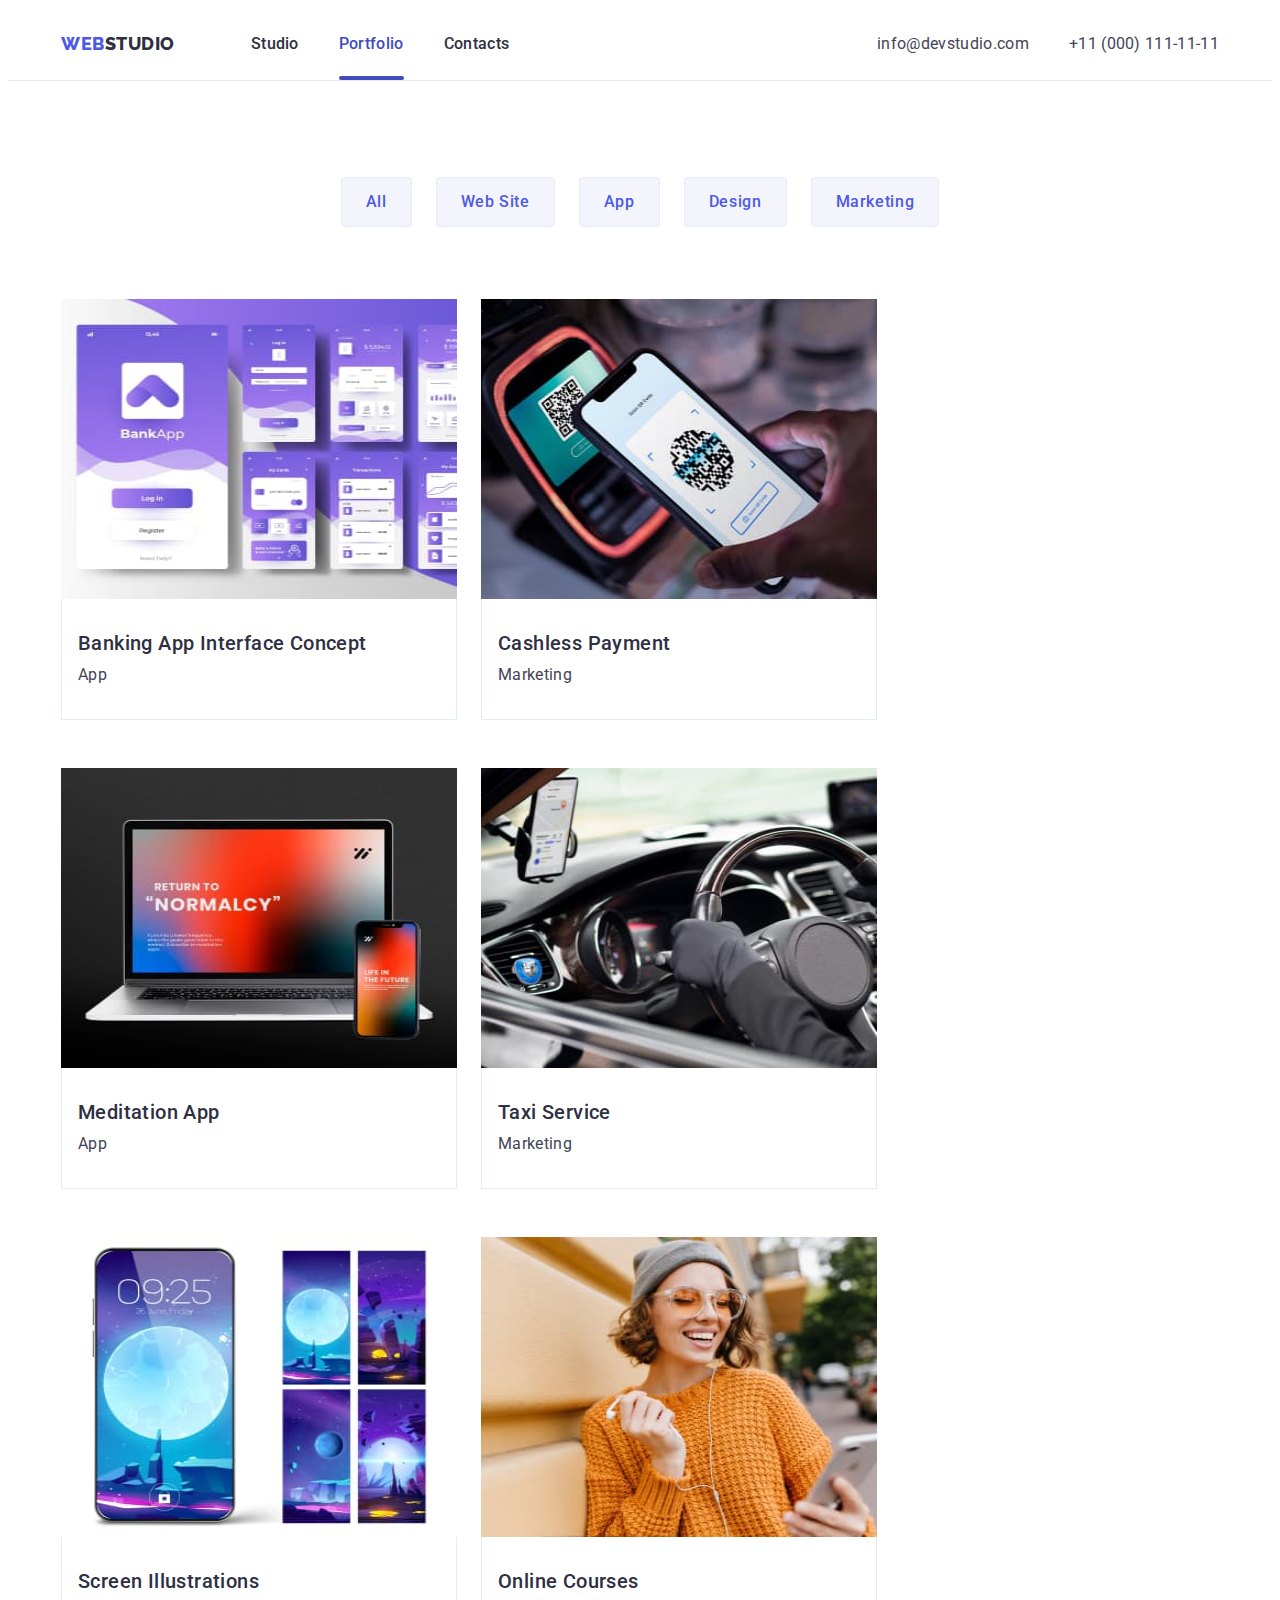
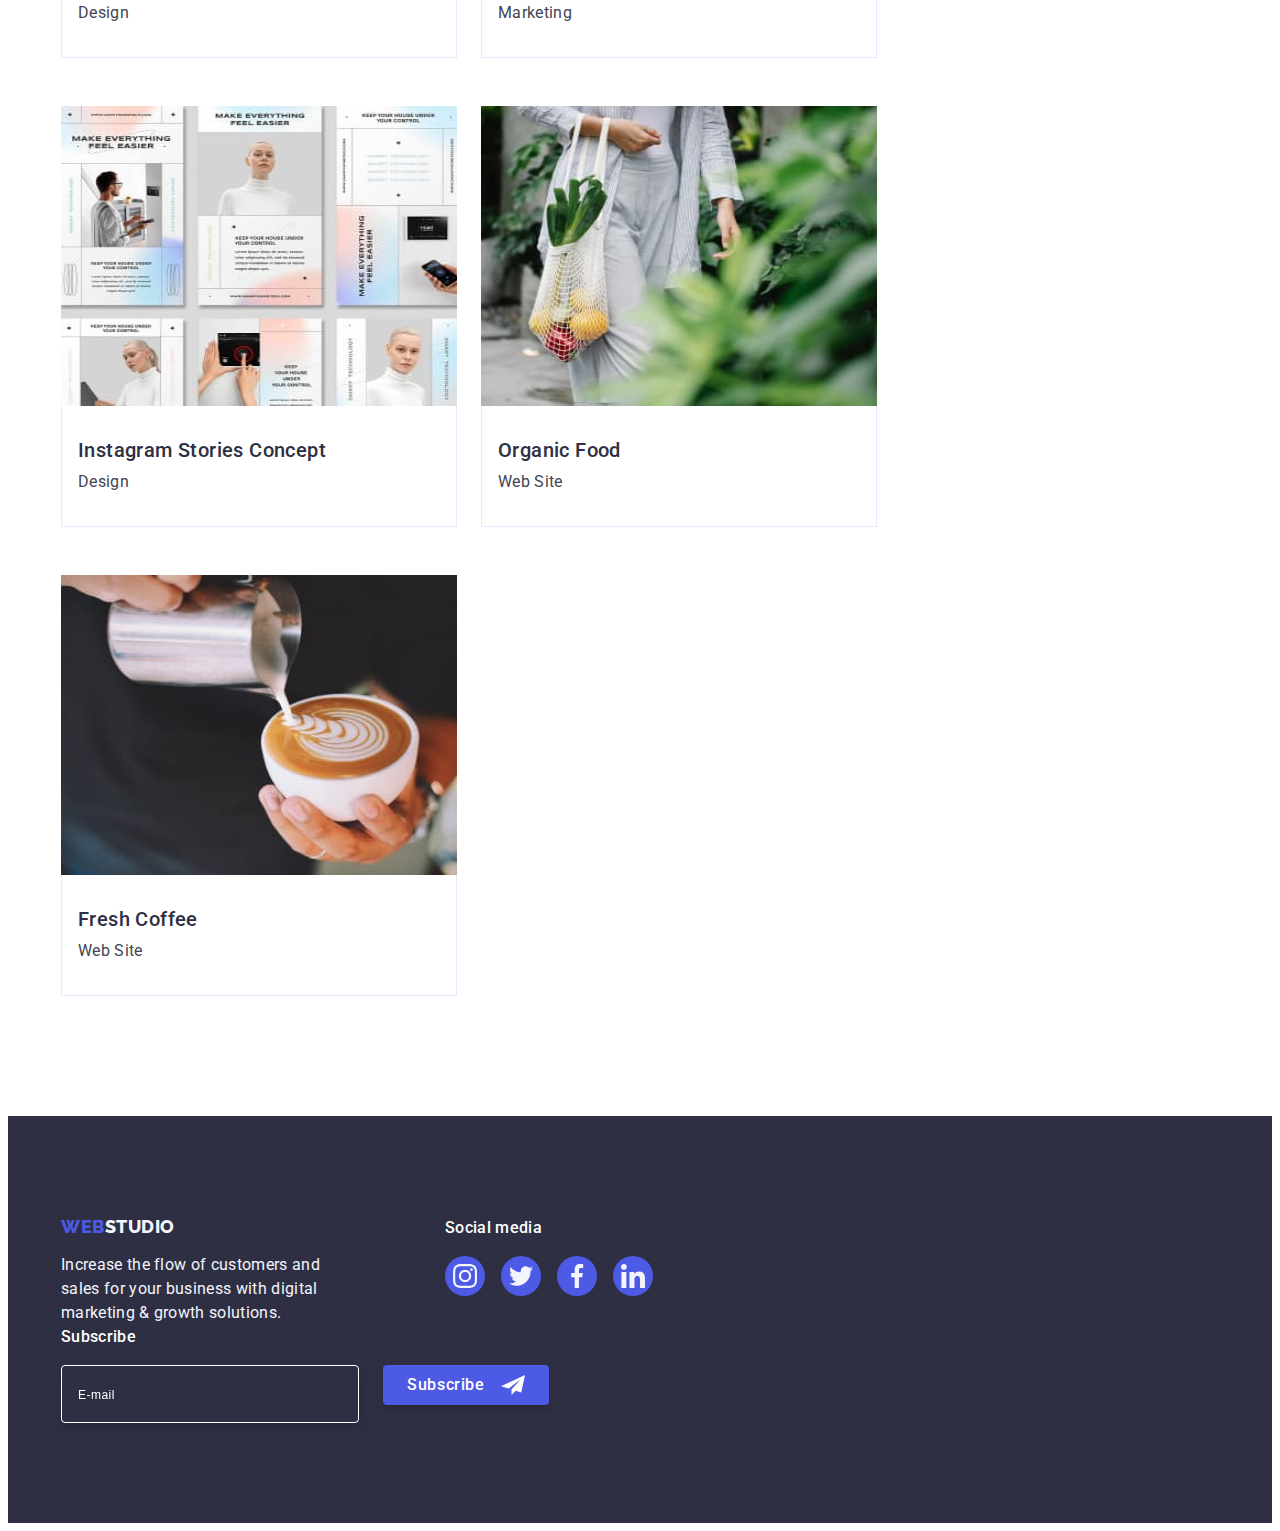
==== commit c28d96bf: "images for all devices" ====
--- a/portfolio.html
+++ b/portfolio.html
@@ -59,6 +59,83 @@
             </li>
           </ul>
         </address>
+        <button type="button" class="mobile-menu-open js-open-menu">
+          <svg class="mobile-menu-open-icon" width="32" height="22">
+            <use href="./images/icons.svg#icon-menu-hamburger"></use>
+          </svg>
+        </button>
+      </div>
+      <div class="mobile-menu js-menu-container">
+        <button type="button" class="mobile-menu-close js-close-menu">
+          <svg class="mobile-menu-close-icon" width="8" height="8">
+            <use href="./images/icons.svg#icon-close-modal"></use>
+          </svg>
+        </button>
+        <nav class="mobile-navigation">
+          <ul class="mobile-menu-list list">
+            <li class="mobile-menu-item">
+              <a class="mobile-menu-link link" href="">Studio</a>
+            </li>
+            <li class="mobile-menu-item">
+              <a class="mobile-menu-link mobile-active-link link" href=""
+                >Portfolio</a
+              >
+            </li>
+            <li class="mobile-menu-item">
+              <a class="mobile-menu-link link" href="">Contacts</a>
+            </li>
+          </ul>
+        </nav>
+        <div>
+          <adress class="mobile-contacts">
+            <ul class="mobile-contacts-menu list">
+              <li class="mobile-contacts-item">
+                <a
+                  class="mobile-contacts-information mobile-contacts-information-active link"
+                  href="tel:+110001111111"
+                  >+11 (000) 111-11-11</a
+                >
+              </li>
+              <li class="mobile-contacts-item">
+                <a
+                  class="mobile-contacts-information link"
+                  href="mailto:info@devstudio.com"
+                  >info@devstudio.com</a
+                >
+              </li>
+            </ul>
+          </adress>
+          <ul class="mobile-social-menu list">
+            <li class="mobile-social-menu-item">
+              <a class="mobile-social-menu-link link" href="">
+                <svg class="mobile-social-menu-icon" width="24" height="24">
+                  <use href="./images/icons.svg#icon-instagram"></use>
+                </svg>
+              </a>
+            </li>
+            <li class="mobile-social-menu-item">
+              <a class="mobile-social-menu-link link" href="">
+                <svg class="mobile-social-menu-icon" width="24" height="24">
+                  <use href="./images/icons.svg#icon-twitter"></use>
+                </svg>
+              </a>
+            </li>
+            <li class="mobile-social-menu-item">
+              <a class="mobile-social-menu-link link" href="">
+                <svg class="mobile-social-menu-icon" width="24" height="24">
+                  <use href="./images/icons.svg#icon-facebook"></use>
+                </svg>
+              </a>
+            </li>
+            <li class="mobile-social-menu-item">
+              <a class="mobile-social-menu-link link" href="">
+                <svg class="mobile-social-menu-icon" width="24" height="24">
+                  <use href="./images/icons.svg#icon-linkedin"></use>
+                </svg>
+              </a>
+            </li>
+          </ul>
+        </div>
       </div>
     </header>
     <main>
@@ -87,14 +164,37 @@
           </ul>
           <ul class="projects-list list">
             <li class="projects-list-item">
-              <a class="projects-list-link link" href="">
-                <div class="projects-list-img-wrapper">
-                  <img
-                    src="./images/portfolio-images/banking-app.jpg"
-                    alt="Mobile application mock-ups"
-                    width="360"
-                    height="300"
-                  />
+              <picture>
+                <source
+                  srcset="
+                    ./images/portfolio-images/banking-app.jpg    1x,
+                    ./images/portfolio-images/banking-app-2x.jpg 2x
+                  "
+                  media="(min-width: 1200px)"
+                />
+                <source
+                  srcset="
+                    ./images/portfolio-images/banking-app-tab.jpg    1x,
+                    ./images/portfolio-images/banking-app-tab-2x.jpg 2x
+                  "
+                  media="(min-width: 768px)"
+                />
+                <source
+                  srcset="
+                    ./images/portfolio-images/banking-app-mob.jpg    1x,
+                    ./images/portfolio-images/banking-app-mob-2x.jpg 2x
+                  "
+                  media="(max-width: 767px)"
+                />
+                <img
+                  src="./images/portfolio-images/banking-app-mob.jpg"
+                  alt="Mobile application mock-ups"
+                  width="396"
+                  height="300"
+                />
+              </picture>
+              <a class="projects-list-link link" href="">
+                <div class="projects-list-img-wrapper">
                   <p class="overlay">
                     14 Stylish and User-Friendly App Design Concepts · Task
                     Manager App · Calorie Tracker App · Exotic Fruit Ecommerce
@@ -110,14 +210,37 @@
               </a>
             </li>
             <li class="projects-list-item">
-              <a class="projects-list-link link" href="">
-                <div class="projects-list-img-wrapper">
-                  <img
-                    src="./images/portfolio-images/cashless-payment.jpg"
-                    alt="Hand with smartphone scanning qr-code"
-                    width="360"
-                    height="300"
-                  />
+              <picture>
+                <source
+                  srcset="
+                    ./images/portfolio-images/cashless-payment.jpg    1x,
+                    ./images/portfolio-images/cashless-payment-2x.jpg 2x
+                  "
+                  media="(min-width: 1200px)"
+                />
+                <source
+                  srcset="
+                    ./images/portfolio-images/cashless-payment-tab.jpg    1x,
+                    ./images/portfolio-images/cashless-payment-tab-2x.jpg 2x
+                  "
+                  media="(min-width: 768px)"
+                />
+                <source
+                  srcset="
+                    ./images/portfolio-images/cashless-payment-mob.jpg    1x,
+                    ./images/portfolio-images/cashless-payment-mob-2x.jpg 2x
+                  "
+                  media="(max-width: 767px)"
+                />
+                <img
+                  src="./images/portfolio-images/cashless-payment-mob.jpg"
+                  alt="Hand with smartphone scanning qr-code"
+                  width="396"
+                  height="300"
+                />
+              </picture>
+              <a class="projects-list-link link" href="">
+                <div class="projects-list-img-wrapper">
                   <p class="overlay">
                     14 Stylish and User-Friendly App Design Concepts · Task
                     Manager App · Calorie Tracker App · Exotic Fruit Ecommerce
@@ -131,14 +254,37 @@
               </a>
             </li>
             <li class="projects-list-item">
-              <a class="projects-list-link link" href="">
-                <div class="projects-list-img-wrapper">
-                  <img
-                    src="./images/portfolio-images/meditation-app.jpg"
-                    alt="Laptop and smartphone"
-                    width="360"
-                    height="300"
-                  />
+              <picture>
+                <source
+                  srcset="
+                    ./images/portfolio-images/meditation-app.jpg    1x,
+                    ./images/portfolio-images/meditation-app-2x.jpg 2x
+                  "
+                  media="(min-width: 1200px)"
+                />
+                <source
+                  srcset="
+                    ./images/portfolio-images/meditation-app-tab.jpg    1x,
+                    ./images/portfolio-images/meditation-app-tab-2x.jpg 2x
+                  "
+                  media="(min-width: 768px)"
+                />
+                <source
+                  srcset="
+                    ./images/portfolio-images/meditation-app-mob.jpg    1x,
+                    ./images/portfolio-images/meditation-app-mob-2x.jpg 2x
+                  "
+                  media="(max-width: 767px)"
+                />
+                <img
+                  src="./images/portfolio-images/meditation-app-mob.jpg"
+                  alt="Laptop and smartphone"
+                  width="396"
+                  height="300"
+                />
+              </picture>
+              <a class="projects-list-link link" href="">
+                <div class="projects-list-img-wrapper">
                   <p class="overlay">
                     14 Stylish and User-Friendly App Design Concepts · Task
                     Manager App · Calorie Tracker App · Exotic Fruit Ecommerce
@@ -152,14 +298,37 @@
               </a>
             </li>
             <li class="projects-list-item">
-              <a class="projects-list-link link" href="">
-                <div class="projects-list-img-wrapper">
-                  <img
-                    src="./images/portfolio-images/taxi-service.jpg"
-                    alt="Car interier"
-                    width="360"
-                    height="300"
-                  />
+              <picture>
+                <source
+                  srcset="
+                    ./images/portfolio-images/taxi-service.jpg    1x,
+                    ./images/portfolio-images/taxi-service-2x.jpg 2x
+                  "
+                  media="(min-width: 1200px)"
+                />
+                <source
+                  srcset="
+                    ./images/portfolio-images/taxi-service-tab.jpg    1x,
+                    ./images/portfolio-images/taxi-service-tab-2x.jpg 2x
+                  "
+                  media="(min-width: 768px)"
+                />
+                <source
+                  srcset="
+                    ./images/portfolio-images/taxi-service-mob.jpg    1x,
+                    ./images/portfolio-images/taxi-service-mob-2x.jpg 2x
+                  "
+                  media="(max-width: 767px)"
+                />
+                <img
+                  src="./images/portfolio-images/taxi-service-mob.jpg"
+                  alt="Car interier"
+                  width="396"
+                  height="300"
+                />
+              </picture>
+              <a class="projects-list-link link" href="">
+                <div class="projects-list-img-wrapper">
                   <p class="overlay">
                     14 Stylish and User-Friendly App Design Concepts · Task
                     Manager App · Calorie Tracker App · Exotic Fruit Ecommerce
@@ -173,14 +342,37 @@
               </a>
             </li>
             <li class="projects-list-item">
-              <a class="projects-list-link link" href="">
-                <div class="projects-list-img-wrapper">
-                  <img
-                    src="./images/portfolio-images/screen-illustrations.jpg"
-                    alt="Smartphone with different wallpaper"
-                    width="360"
-                    height="300"
-                  />
+              <picture>
+                <source
+                  srcset="
+                    ./images/portfolio-images/screen-illustrations.jpg    1x,
+                    ./images/portfolio-images/screen-illustrations-2x.jpg 2x
+                  "
+                  media="(min-width: 1200px)"
+                />
+                <source
+                  srcset="
+                    ./images/portfolio-images/screen-illustrations-tab.jpg    1x,
+                    ./images/portfolio-images/screen-illustrations-tab-2x.jpg 2x
+                  "
+                  media="(min-width: 768px)"
+                />
+                <source
+                  srcset="
+                    ./images/portfolio-images/screen-illustrations-mob.jpg    1x,
+                    ./images/portfolio-images/screen-illustrations-mob-2x.jpg 2x
+                  "
+                  media="(max-width: 767px)"
+                />
+                <img
+                  src="./images/portfolio-images/screen-illustrations-mob.jpg"
+                  alt="Smartphone with different wallpaper"
+                  width="396"
+                  height="300"
+                />
+              </picture>
+              <a class="projects-list-link link" href="">
+                <div class="projects-list-img-wrapper">
                   <p class="overlay">
                     14 Stylish and User-Friendly App Design Concepts · Task
                     Manager App · Calorie Tracker App · Exotic Fruit Ecommerce
@@ -194,14 +386,37 @@
               </a>
             </li>
             <li class="projects-list-item">
-              <a class="projects-list-link link" href="">
-                <div class="projects-list-img-wrapper">
-                  <img
-                    src="./images/portfolio-images/online-courses.jpg"
-                    alt="A girl in yellow cardigan with snartphone and earphones"
-                    width="360"
-                    height="300"
-                  />
+              <picture>
+                <source
+                  srcset="
+                    ./images/portfolio-images/online-courses.jpg    1x,
+                    ./images/portfolio-images/online-courses-2x.jpg 2x
+                  "
+                  media="(min-width: 1200px)"
+                />
+                <source
+                  srcset="
+                    ./images/portfolio-images/online-courses-tab.jpg    1x,
+                    ./images/portfolio-images/online-courses-tab-2x.jpg 2x
+                  "
+                  media="(min-width: 768px)"
+                />
+                <source
+                  srcset="
+                    ./images/portfolio-images/online-courses-mob.jpg    1x,
+                    ./images/portfolio-images/online-courses-mob-2x.jpg 2x
+                  "
+                  media="(max-width: 767px)"
+                />
+                <img
+                  src="./images/portfolio-images/online-courses-mob.jpg"
+                  alt="A girl in yellow cardigan with smartphone and earphones"
+                  width="396"
+                  height="300"
+                />
+              </picture>
+              <a class="projects-list-link link" href="">
+                <div class="projects-list-img-wrapper">
                   <p class="overlay">
                     14 Stylish and User-Friendly App Design Concepts · Task
                     Manager App · Calorie Tracker App · Exotic Fruit Ecommerce
@@ -215,14 +430,37 @@
               </a>
             </li>
             <li class="projects-list-item">
-              <a class="projects-list-link link" href="">
-                <div class="projects-list-img-wrapper">
-                  <img
-                    src="./images/portfolio-images/instagram-stories.jpg"
-                    alt="Screens with different concepts for Instagram stories"
-                    width="360"
-                    height="300"
-                  />
+              <picture>
+                <source
+                  srcset="
+                    ./images/portfolio-images/instagram-stories.jpg    1x,
+                    ./images/portfolio-images/instagram-stories-2x.jpg 2x
+                  "
+                  media="(min-width: 1200px)"
+                />
+                <source
+                  srcset="
+                    ./images/portfolio-images/instagram-stories-tab.jpg    1x,
+                    ./images/portfolio-images/instagram-stories-tab-2x.jpg 2x
+                  "
+                  media="(min-width: 768px)"
+                />
+                <source
+                  srcset="
+                    ./images/portfolio-images/instagram-stories-mob.jpg    1x,
+                    ./images/portfolio-images/instagram-stories-mob-2x.jpg 2x
+                  "
+                  media="(max-width: 767px)"
+                />
+                <img
+                  src="./images/portfolio-images/instagram-stories-mob.jpg"
+                  alt="Screens with different concepts for Instagram stories"
+                  width="396"
+                  height="300"
+                />
+              </picture>
+              <a class="projects-list-link link" href="">
+                <div class="projects-list-img-wrapper">
                   <p class="overlay">
                     14 Stylish and User-Friendly App Design Concepts · Task
                     Manager App · Calorie Tracker App · Exotic Fruit Ecommerce
@@ -236,14 +474,37 @@
               </a>
             </li>
             <li class="projects-list-item">
-              <a class="projects-list-link link" href="">
-                <div class="projects-list-img-wrapper">
-                  <img
-                    src="./images/portfolio-images/organic-food.jpg"
-                    alt="A girl with different fruits and vegetables in a bag"
-                    width="360"
-                    height="300"
-                  />
+              <picture>
+                <source
+                  srcset="
+                    ./images/portfolio-images/organic-food.jpg    1x,
+                    ./images/portfolio-images/organic-food-2x.jpg 2x
+                  "
+                  media="(min-width: 1200px)"
+                />
+                <source
+                  srcset="
+                    ./images/portfolio-images/organic-food-tab.jpg    1x,
+                    ./images/portfolio-images/organic-food-tab-2x.jpg 2x
+                  "
+                  media="(min-width: 768px)"
+                />
+                <source
+                  srcset="
+                    ./images/portfolio-images/organic-food-mob.jpg    1x,
+                    ./images/portfolio-images/organic-food-mob-2x.jpg 2x
+                  "
+                  media="(max-width: 767px)"
+                />
+                <img
+                  src="./images/portfolio-images/organic-food-mob.jpg"
+                  alt="A girl with different fruits and vegetables in a bag"
+                  width="396"
+                  height="300"
+                />
+              </picture>
+              <a class="projects-list-link link" href="">
+                <div class="projects-list-img-wrapper">
                   <p class="overlay">
                     14 Stylish and User-Friendly App Design Concepts · Task
                     Manager App · Calorie Tracker App · Exotic Fruit Ecommerce
@@ -257,14 +518,37 @@
               </a>
             </li>
             <li class="projects-list-item">
-              <a class="projects-list-link link" href="">
-                <div class="projects-list-img-wrapper">
-                  <img
-                    src="./images/portfolio-images/fresh-coffee.jpg"
-                    alt="A cup of coffee"
-                    width="360"
-                    height="300"
-                  />
+              <picture>
+                <source
+                  srcset="
+                    ./images/portfolio-images/fresh-coffee.jpg    1x,
+                    ./images/portfolio-images/fresh-coffee-2x.jpg 2x
+                  "
+                  media="(min-width: 1200px)"
+                />
+                <source
+                  srcset="
+                    ./images/portfolio-images/fresh-coffee-tab.jpg    1x,
+                    ./images/portfolio-images/fresh-coffee-tab-2x.jpg 2x
+                  "
+                  media="(min-width: 768px)"
+                />
+                <source
+                  srcset="
+                    ./images/portfolio-images/fresh-coffee-mob.jpg    1x,
+                    ./images/portfolio-images/fresh-coffee-mob-2x.jpg 2x
+                  "
+                  media="(max-width: 767px)"
+                />
+                <img
+                  src="./images/portfolio-images/fresh-coffee-mob.jpg"
+                  alt="A cup of coffee"
+                  width="396"
+                  height="300"
+                />
+              </picture>
+              <a class="projects-list-link link" href="">
+                <div class="projects-list-img-wrapper">
                   <p class="overlay">
                     14 Stylish and User-Friendly App Design Concepts · Task
                     Manager App · Calorie Tracker App · Exotic Fruit Ecommerce
@@ -293,7 +577,7 @@
             digital marketing & growth solutions.
           </p>
         </div>
-        <div class="container social-media-container">
+        <div class="social-media-container">
           <p class="social-media-title">Social media</p>
           <ul class="social-media-menu list">
             <li class="social-media-item">
@@ -348,5 +632,86 @@
         </div>
       </div>
     </footer>
+    <div class="backdrop is-hidden" data-modal>
+      <div class="modal">
+        <button type="button" class="modal-close-btn" data-modal-close>
+          <svg class="modal-close-btn-icon" width="8" height="8">
+            <use href="./images/icons.svg#icon-close-modal"></use>
+          </svg>
+        </button>
+        <p class="form-name">Leave your contacts and we will call you back</p>
+        <form class="modal-form">
+          <label class="modal-form-field">
+            <span class="modal-form-field-desc">Name</span>
+            <span class="modal-form-input-wrapper">
+              <input
+                type="text"
+                name="user-name"
+                class="modal-form-input"
+                required
+                pattern="[a-zA-Zа-яА-ЯіІїЇ]+"
+                minlength="2"
+              />
+              <svg class="modal-form-input-icon" width="18" height="18">
+                <use href="./images/icons.svg#icon-person"></use>
+              </svg>
+            </span>
+          </label>
+          <label class="modal-form-field">
+            <span class="modal-form-field-desc">Phone</span>
+            <span class="modal-form-input-wrapper">
+              <input
+                type="tel"
+                name="user-phone"
+                class="modal-form-input"
+                required
+                pattern="[0-9]{3}-[0-9]{3}-[0-9]{2}-[0-9]{2}"
+                title="xxx-xxx-xx-xx"
+              />
+              <svg class="modal-form-input-icon" width="18" height="24">
+                <use href="./images/icons.svg#icon-phone"></use>
+              </svg>
+            </span>
+          </label>
+          <label class="modal-form-field">
+            <span class="modal-form-field-desc">Email</span>
+            <span class="modal-form-input-wrapper">
+              <input type="email" name="user-email" class="modal-form-input" />
+              <svg class="modal-form-input-icon" width="18" height="24">
+                <use href="./images/icons.svg#icon-email"></use>
+              </svg>
+            </span>
+          </label>
+          <label class="modal-form-message-field">
+            <span class="modal-form-field-desc">Comment</span>
+            <textarea
+              name="user-message"
+              class="modal-form-message"
+              placeholder="Text input"
+            ></textarea>
+          </label>
+          <input
+            id="user-policy"
+            type="checkbox"
+            name="user-policy"
+            class="modal-form-check visually-hidden"
+          />
+          <label for="user-policy" class="modal-form-check-desc">
+            <span class="modal-form-fake-check">
+              <svg class="modal-form-fake-check-icon" width="10" height="8">
+                <use href="./images/icons.svg#icon-approval"></use>
+              </svg>
+            </span>
+            I accept the terms and conditions of the&nbsp;
+            <a class="modal-form-check-desc-link link" href=""
+              >Privacy Policy</a
+            ></label
+          >
+          <button type="submit" class="modal-form-submit">Send</button>
+        </form>
+      </div>
+    </div>
+    <script defer src="js/mobile-menu.js"></script>
+    <script src="./js/modal.js"></script>
   </body>
 </html>
--- a/css/styles.css
+++ b/css/styles.css
@@ -422,15 +422,16 @@
 }
 /*=====================PORTFOLIO=======================*/
 .projects-section {
-  padding-top: 96px;
-  padding-bottom: 120px;
+  padding-top: 48px;
+  padding-bottom: 48px;
 }
 .projects-menu {
   display: flex;
   flex-wrap: wrap;
   column-gap: var(--card-set-horizontal-gap);
-  margin-bottom: 72px;
-  justify-content: center;
+  row-gap: 16px;
+  margin-bottom: 48px;
+  justify-content: flex-start;
 }
 .projects-menu-btn {
   font-family: "Roboto", sans-serif;
@@ -442,12 +443,11 @@
   line-height: 1.5;
   letter-spacing: 0.04em;
   color: var(--primary-brand);
-  padding: 12px 24px;
+  padding: 8px 16px;
   transition: background-color var(--transition-dur-and-func),
     box-shadow var(--transition-dur-and-func),
     border var(--transition-dur-and-func), color var(--transition-dur-and-func);
 }
-.projects-menu-btn:hover,
 .projects-menu-btn:focus {
   background-color: var(--pressed-state);
   box-shadow: 0px 3px 1px rgba(0, 0, 0, 0.1), 0px 2px 1px rgba(0, 0, 0, 0.08),
--- a/css/media.css
+++ b/css/media.css
@@ -424,6 +424,104 @@
     }
     .customers-menu-item {
       width: 168px;
+    }
+    .projects-section {
+      padding-top: 96px;
+      padding-bottom: 120px;
+    }
+    .projects-menu {
+      display: flex;
+      flex-wrap: wrap;
+      column-gap: var(--card-set-horizontal-gap);
+      margin-bottom: 72px;
+      justify-content: center;
+    }
+    .projects-menu-btn {
+      font-family: "Roboto", sans-serif;
+      background-color: var(--light);
+      border: 1px solid var(--accent);
+      border-radius: 4px;
+      font-weight: 500;
+      font-size: 16px;
+      line-height: 1.5;
+      letter-spacing: 0.04em;
+      color: var(--primary-brand);
+      padding: 12px 24px;
+      transition: background-color var(--transition-dur-and-func),
+        box-shadow var(--transition-dur-and-func),
+        border var(--transition-dur-and-func),
+        color var(--transition-dur-and-func);
+    }
+    .projects-menu-btn:hover,
+    .projects-menu-btn:focus {
+      background-color: var(--pressed-state);
+      box-shadow: 0px 3px 1px rgba(0, 0, 0, 0.1),
+        0px 2px 1px rgba(0, 0, 0, 0.08), 0px 2px 2px rgba(0, 0, 0, 0.12);
+      border: var(--pressed-state);
+      color: var(--white-background);
+    }
+    .projects-list {
+      display: flex;
+      flex-wrap: wrap;
+      row-gap: var(--card-set-vertical-gap);
+      column-gap: var(--card-set-horizontal-gap);
+    }
+    .project-list-item {
+      flex-basis: calc(100% - 2 * var(--card-set-horizontal-gap)) / 3;
+    }
+    .projects-list-link {
+      display: block;
+      transition: box-shadow var(--transition-dur-and-func);
+    }
+    .projects-list-link:hover,
+    .projects-list-link:focus {
+      box-shadow: 0px 1px 6px rgba(46, 47, 66, 0.08),
+        0px 1px 1px rgba(46, 47, 66, 0.16), 0px 2px 1px rgba(46, 47, 66, 0.08);
+    }
+    .projects-list-link:hover .overlay,
+    .projects-list-link:focus .overlay {
+      transform: translate(0, 0);
+    }
+    .projects-list-img-wrapper {
+      position: relative;
+      overflow: hidden;
+    }
+    .overlay {
+      position: absolute;
+      left: 0;
+      top: 0;
+      width: 100%;
+      height: 100%;
+      overflow: auto;
+      transform: translate(0, 100%);
+      transition: transform var(--transition-dur-and-func);
+      font-size: 16px;
+      line-height: 1.5;
+      letter-spacing: 0.02em;
+      color: #f4f4fd;
+      padding-top: 40px;
+      padding-left: 32px;
+      padding-right: 32px;
+      background-color: var(--primary-brand);
+    }
+    .projects-list-item-container {
+      padding-bottom: 32px;
+      padding-top: 32px;
+      padding-left: 16px;
+      border: 1px solid #e7e9fc;
+      border-top: none;
+    }
+    .projects-list-title {
+      font-weight: 500;
+      font-size: 20px;
+      line-height: 1.2;
+      letter-spacing: 0.02em;
+      color: var(--dark);
+      margin-bottom: 8px;
+    }
+    .projects-list-description {
+      line-height: 1.5;
+      color: var(--text);
     }
     .footer {
       background-color: var(--dark);
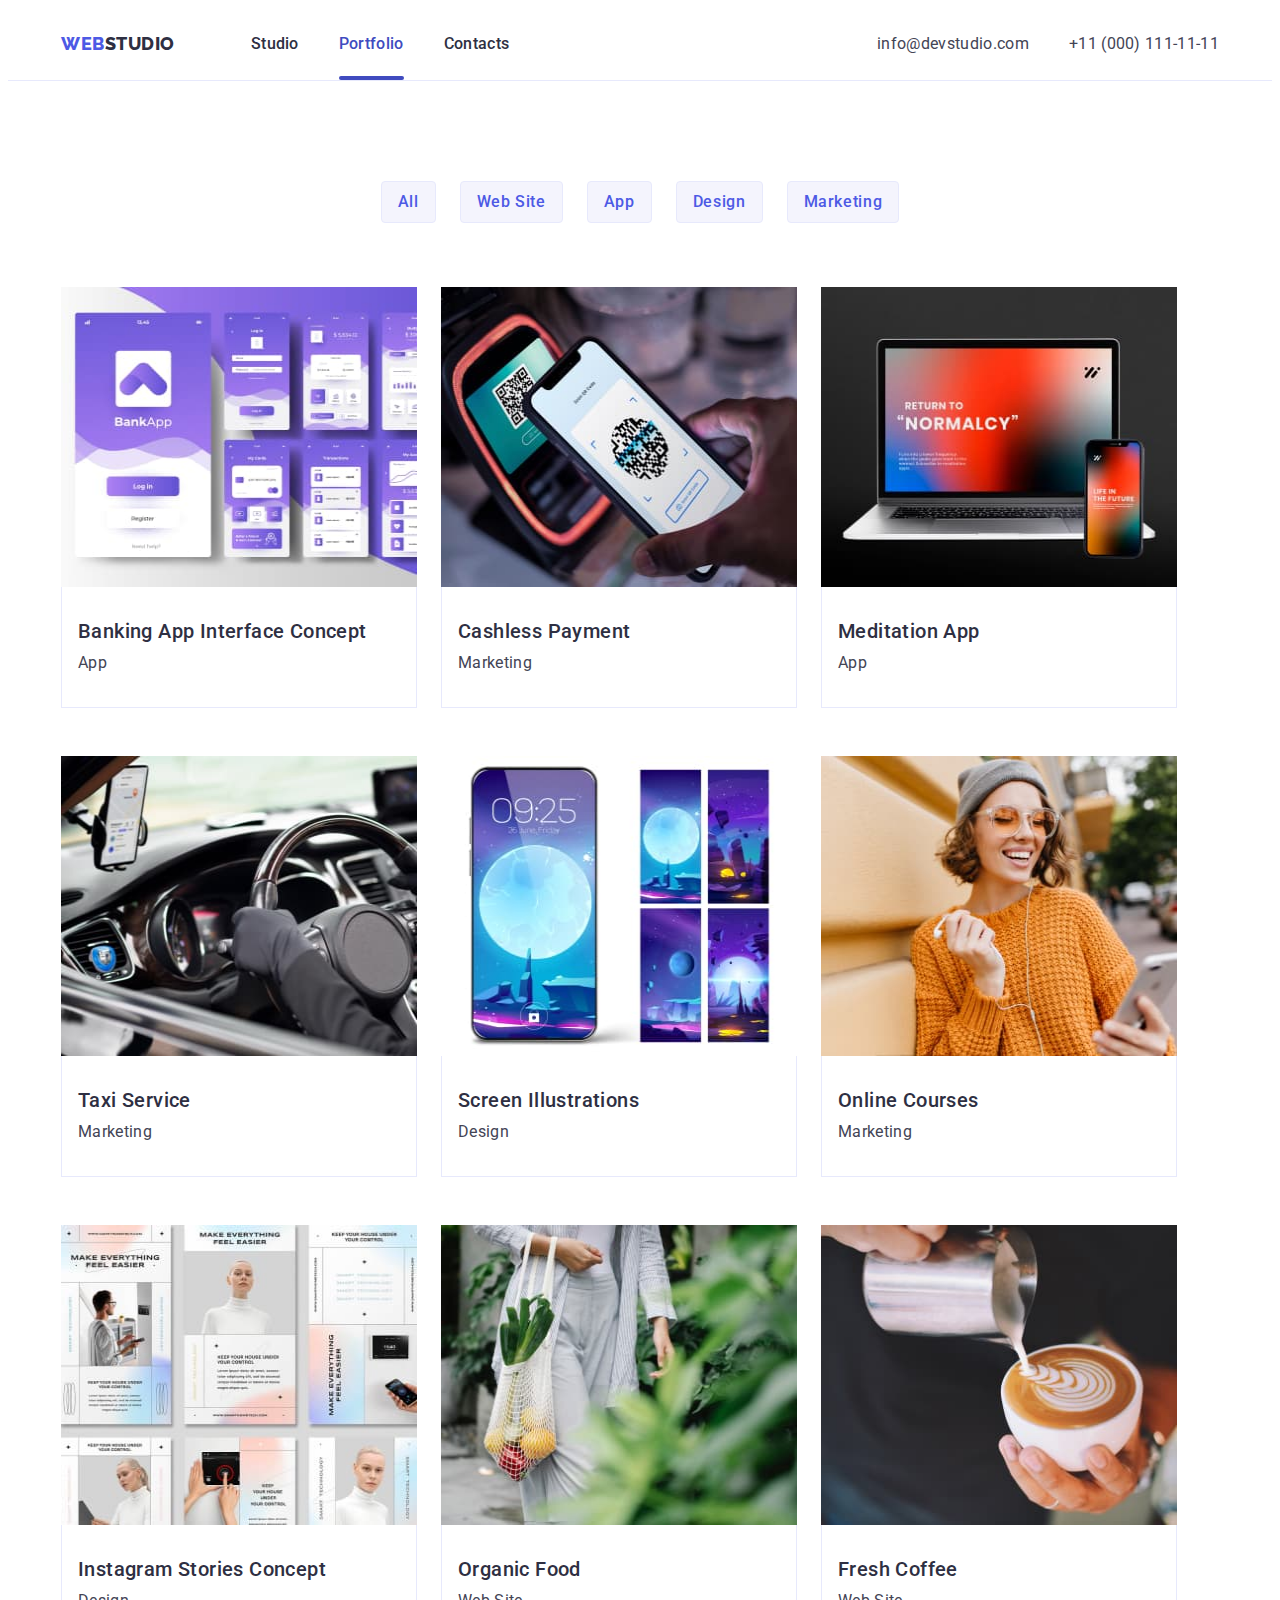
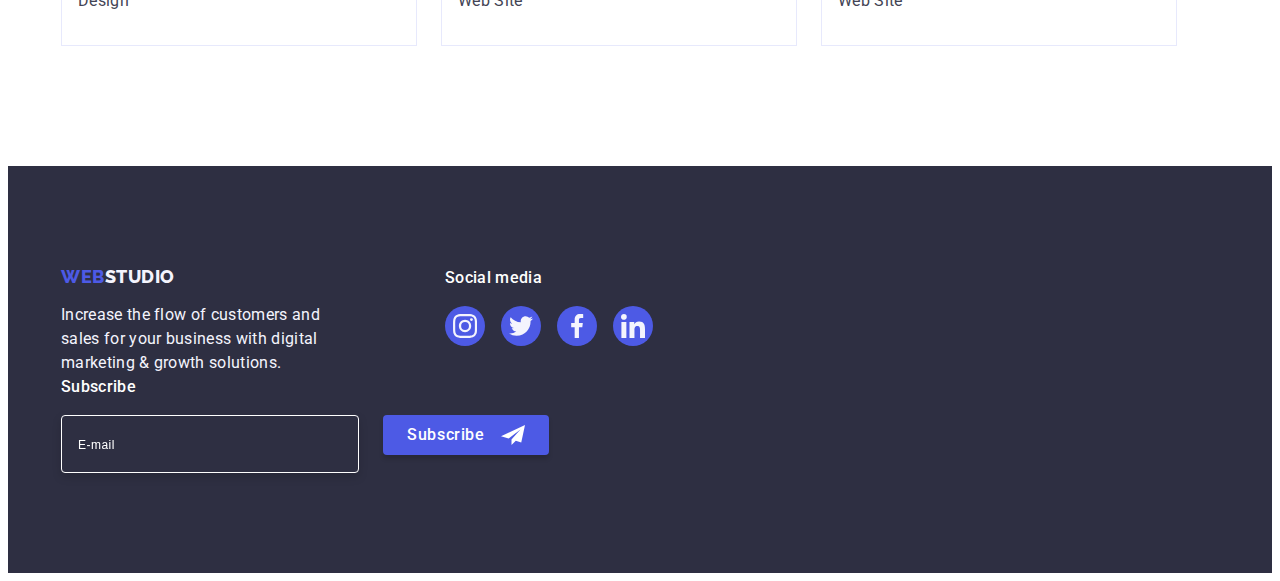
==== commit fee94bab: "portfolio styles" ====
--- a/portfolio.html
+++ b/portfolio.html
@@ -189,7 +189,7 @@
                 <img
                   src="./images/portfolio-images/banking-app-mob.jpg"
                   alt="Mobile application mock-ups"
-                  width="396"
+                  width="356"
                   height="300"
                 />
               </picture>
@@ -235,7 +235,7 @@
                 <img
                   src="./images/portfolio-images/cashless-payment-mob.jpg"
                   alt="Hand with smartphone scanning qr-code"
-                  width="396"
+                  width="356"
                   height="300"
                 />
               </picture>
@@ -279,7 +279,7 @@
                 <img
                   src="./images/portfolio-images/meditation-app-mob.jpg"
                   alt="Laptop and smartphone"
-                  width="396"
+                  width="356"
                   height="300"
                 />
               </picture>
@@ -323,7 +323,7 @@
                 <img
                   src="./images/portfolio-images/taxi-service-mob.jpg"
                   alt="Car interier"
-                  width="396"
+                  width="356"
                   height="300"
                 />
               </picture>
@@ -367,7 +367,7 @@
                 <img
                   src="./images/portfolio-images/screen-illustrations-mob.jpg"
                   alt="Smartphone with different wallpaper"
-                  width="396"
+                  width="356"
                   height="300"
                 />
               </picture>
@@ -411,7 +411,7 @@
                 <img
                   src="./images/portfolio-images/online-courses-mob.jpg"
                   alt="A girl in yellow cardigan with smartphone and earphones"
-                  width="396"
+                  width="356"
                   height="300"
                 />
               </picture>
@@ -455,7 +455,7 @@
                 <img
                   src="./images/portfolio-images/instagram-stories-mob.jpg"
                   alt="Screens with different concepts for Instagram stories"
-                  width="396"
+                  width="356"
                   height="300"
                 />
               </picture>
@@ -499,7 +499,7 @@
                 <img
                   src="./images/portfolio-images/organic-food-mob.jpg"
                   alt="A girl with different fruits and vegetables in a bag"
-                  width="396"
+                  width="356"
                   height="300"
                 />
               </picture>
@@ -543,7 +543,7 @@
                 <img
                   src="./images/portfolio-images/fresh-coffee-mob.jpg"
                   alt="A cup of coffee"
-                  width="396"
+                  width="356"
                   height="300"
                 />
               </picture>
--- a/css/styles.css
+++ b/css/styles.css
@@ -457,23 +457,17 @@
 }
 .projects-list {
   display: flex;
-  flex-wrap: wrap;
-  row-gap: var(--card-set-vertical-gap);
-  column-gap: var(--card-set-horizontal-gap);
-}
-.project-list-item {
-  flex-basis: calc(100% - 2 * var(--card-set-horizontal-gap)) / 3;
+  flex-direction: column;
+  gap: 48px;
 }
 .projects-list-link {
   display: block;
   transition: box-shadow var(--transition-dur-and-func);
 }
-.projects-list-link:hover,
 .projects-list-link:focus {
   box-shadow: 0px 1px 6px rgba(46, 47, 66, 0.08),
     0px 1px 1px rgba(46, 47, 66, 0.16), 0px 2px 1px rgba(46, 47, 66, 0.08);
 }
-.projects-list-link:hover .overlay,
 .projects-list-link:focus .overlay {
   transform: translate(0, 0);
 }
--- a/css/media.css
+++ b/css/media.css
@@ -149,34 +149,14 @@
       fill: var(--pressed-state);
     }
     .projects-section {
-      padding-top: 96px;
-      padding-bottom: 120px;
+      padding-top: 64px;
+      padding-bottom: 96px;
     }
     .projects-menu {
-      display: flex;
-      flex-wrap: wrap;
-      column-gap: var(--card-set-horizontal-gap);
-      margin-bottom: 72px;
+      margin-bottom: 64px;
       justify-content: center;
     }
-    .projects-menu-btn {
-      font-family: "Roboto", sans-serif;
-      background-color: var(--light);
-      border: 1px solid var(--accent);
-      border-radius: 4px;
-      font-weight: 500;
-      font-size: 16px;
-      line-height: 1.5;
-      letter-spacing: 0.04em;
-      color: var(--primary-brand);
-      padding: 12px 24px;
-      transition: background-color var(--transition-dur-and-func),
-        box-shadow var(--transition-dur-and-func),
-        border var(--transition-dur-and-func),
-        color var(--transition-dur-and-func);
-    }
-    .projects-menu-btn:hover,
-    .projects-menu-btn:focus {
+    .projects-menu-btn:hover {
       background-color: var(--pressed-state);
       box-shadow: 0px 3px 1px rgba(0, 0, 0, 0.1),
         0px 2px 1px rgba(0, 0, 0, 0.08), 0px 2px 2px rgba(0, 0, 0, 0.12);
@@ -184,67 +164,17 @@
       color: var(--white-background);
     }
     .projects-list {
-      display: flex;
       flex-wrap: wrap;
-      row-gap: var(--card-set-vertical-gap);
+      flex-direction: row;
+      row-gap: 72px;
       column-gap: var(--card-set-horizontal-gap);
     }
-    .project-list-item {
-      flex-basis: calc(100% - 2 * var(--card-set-horizontal-gap)) / 3;
-    }
-    .projects-list-link {
-      display: block;
-      transition: box-shadow var(--transition-dur-and-func);
-    }
-    .projects-list-link:hover,
-    .projects-list-link:focus {
+    .projects-list-link:hover {
       box-shadow: 0px 1px 6px rgba(46, 47, 66, 0.08),
         0px 1px 1px rgba(46, 47, 66, 0.16), 0px 2px 1px rgba(46, 47, 66, 0.08);
     }
-    .projects-list-link:hover .overlay,
-    .projects-list-link:focus .overlay {
+    .projects-list-link:hover .overlay {
       transform: translate(0, 0);
-    }
-    .projects-list-img-wrapper {
-      position: relative;
-      overflow: hidden;
-    }
-    .overlay {
-      position: absolute;
-      left: 0;
-      top: 0;
-      width: 100%;
-      height: 100%;
-      overflow: auto;
-      transform: translate(0, 100%);
-      transition: transform var(--transition-dur-and-func);
-      font-size: 16px;
-      line-height: 1.5;
-      letter-spacing: 0.02em;
-      color: #f4f4fd;
-      padding-top: 40px;
-      padding-left: 32px;
-      padding-right: 32px;
-      background-color: var(--primary-brand);
-    }
-    .projects-list-item-container {
-      padding-bottom: 32px;
-      padding-top: 32px;
-      padding-left: 16px;
-      border: 1px solid #e7e9fc;
-      border-top: none;
-    }
-    .projects-list-title {
-      font-weight: 500;
-      font-size: 20px;
-      line-height: 1.2;
-      letter-spacing: 0.02em;
-      color: var(--dark);
-      margin-bottom: 8px;
-    }
-    .projects-list-description {
-      line-height: 1.5;
-      color: var(--text);
     }
     .footer-general-container {
       max-width: 768px;
@@ -426,102 +356,16 @@
       width: 168px;
     }
     .projects-section {
-      padding-top: 96px;
+      padding-top: 100px;
       padding-bottom: 120px;
-    }
-    .projects-menu {
-      display: flex;
-      flex-wrap: wrap;
-      column-gap: var(--card-set-horizontal-gap);
-      margin-bottom: 72px;
-      justify-content: center;
-    }
-    .projects-menu-btn {
-      font-family: "Roboto", sans-serif;
-      background-color: var(--light);
-      border: 1px solid var(--accent);
-      border-radius: 4px;
-      font-weight: 500;
-      font-size: 16px;
-      line-height: 1.5;
-      letter-spacing: 0.04em;
-      color: var(--primary-brand);
-      padding: 12px 24px;
-      transition: background-color var(--transition-dur-and-func),
-        box-shadow var(--transition-dur-and-func),
-        border var(--transition-dur-and-func),
-        color var(--transition-dur-and-func);
-    }
-    .projects-menu-btn:hover,
-    .projects-menu-btn:focus {
-      background-color: var(--pressed-state);
-      box-shadow: 0px 3px 1px rgba(0, 0, 0, 0.1),
-        0px 2px 1px rgba(0, 0, 0, 0.08), 0px 2px 2px rgba(0, 0, 0, 0.12);
-      border: var(--pressed-state);
-      color: var(--white-background);
     }
     .projects-list {
       display: flex;
       flex-wrap: wrap;
       row-gap: var(--card-set-vertical-gap);
-      column-gap: var(--card-set-horizontal-gap);
     }
     .project-list-item {
       flex-basis: calc(100% - 2 * var(--card-set-horizontal-gap)) / 3;
-    }
-    .projects-list-link {
-      display: block;
-      transition: box-shadow var(--transition-dur-and-func);
-    }
-    .projects-list-link:hover,
-    .projects-list-link:focus {
-      box-shadow: 0px 1px 6px rgba(46, 47, 66, 0.08),
-        0px 1px 1px rgba(46, 47, 66, 0.16), 0px 2px 1px rgba(46, 47, 66, 0.08);
-    }
-    .projects-list-link:hover .overlay,
-    .projects-list-link:focus .overlay {
-      transform: translate(0, 0);
-    }
-    .projects-list-img-wrapper {
-      position: relative;
-      overflow: hidden;
-    }
-    .overlay {
-      position: absolute;
-      left: 0;
-      top: 0;
-      width: 100%;
-      height: 100%;
-      overflow: auto;
-      transform: translate(0, 100%);
-      transition: transform var(--transition-dur-and-func);
-      font-size: 16px;
-      line-height: 1.5;
-      letter-spacing: 0.02em;
-      color: #f4f4fd;
-      padding-top: 40px;
-      padding-left: 32px;
-      padding-right: 32px;
-      background-color: var(--primary-brand);
-    }
-    .projects-list-item-container {
-      padding-bottom: 32px;
-      padding-top: 32px;
-      padding-left: 16px;
-      border: 1px solid #e7e9fc;
-      border-top: none;
-    }
-    .projects-list-title {
-      font-weight: 500;
-      font-size: 20px;
-      line-height: 1.2;
-      letter-spacing: 0.02em;
-      color: var(--dark);
-      margin-bottom: 8px;
-    }
-    .projects-list-description {
-      line-height: 1.5;
-      color: var(--text);
     }
     .footer {
       background-color: var(--dark);
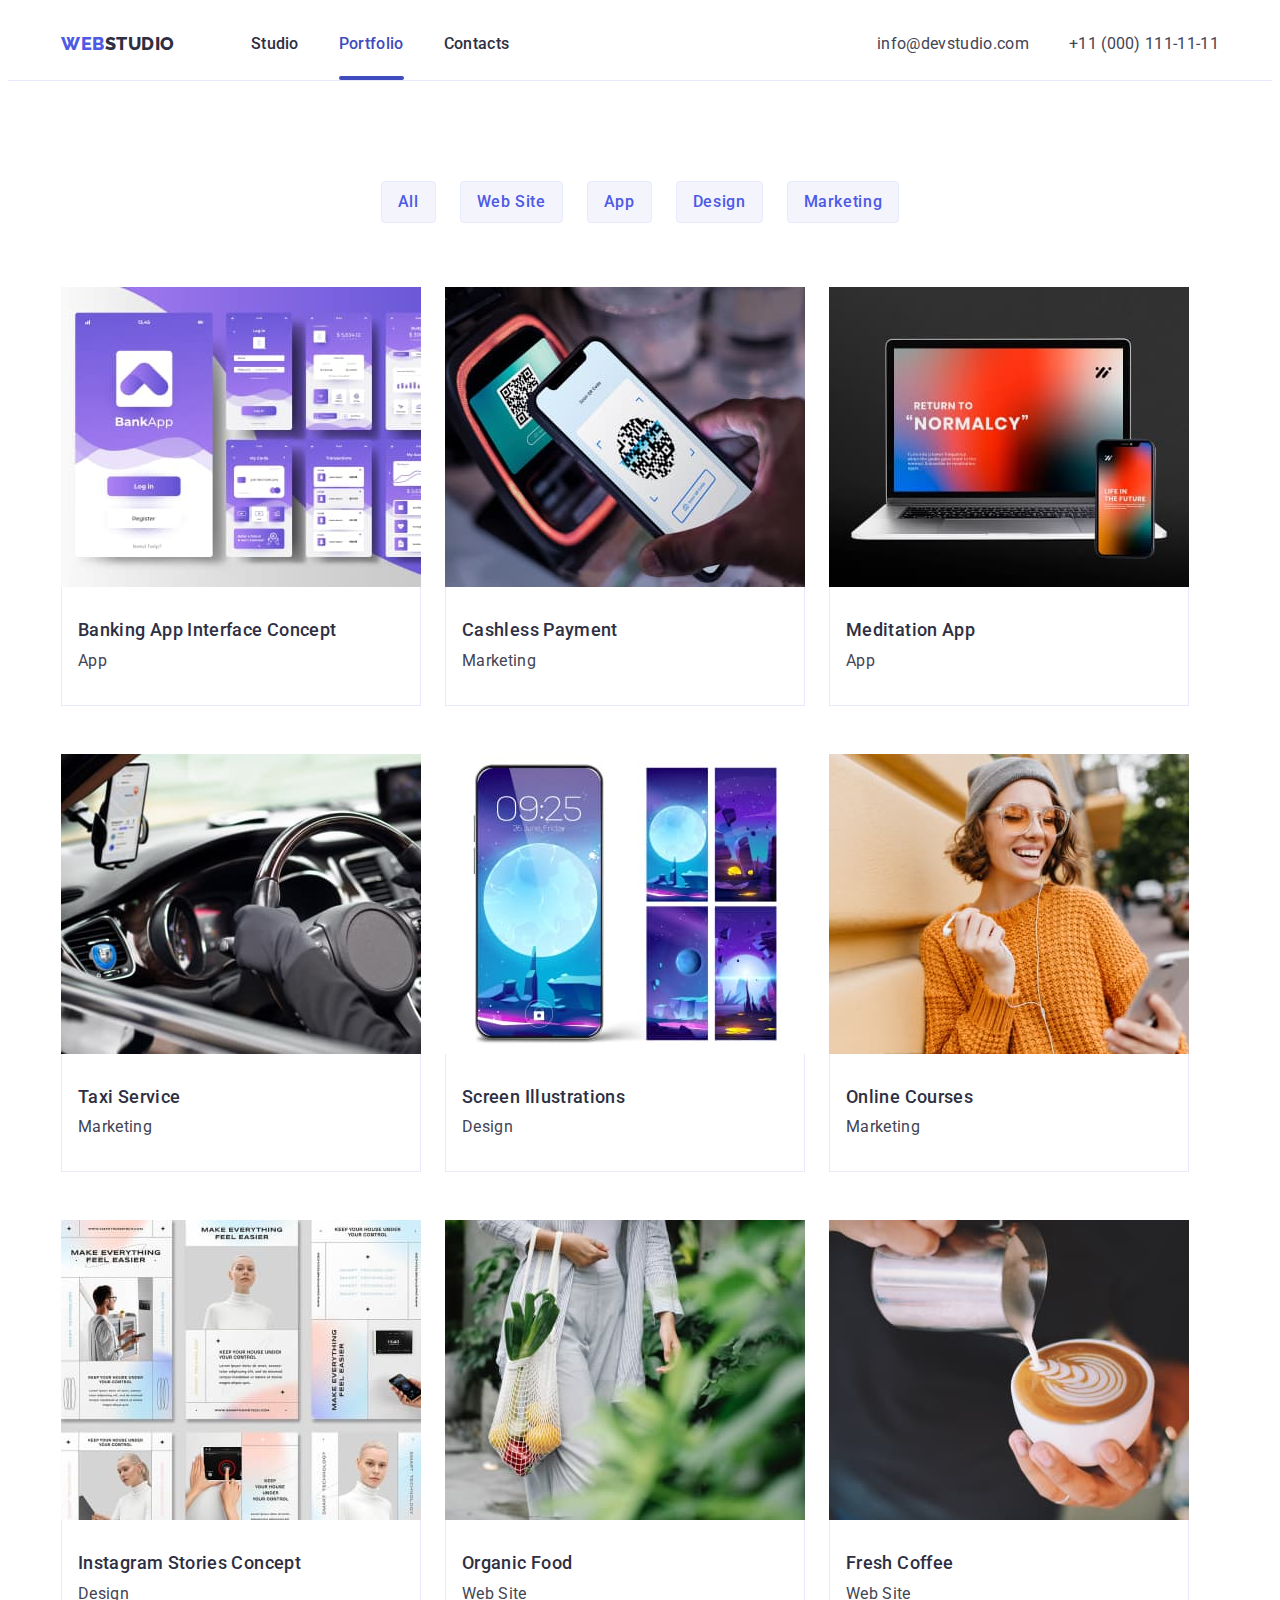
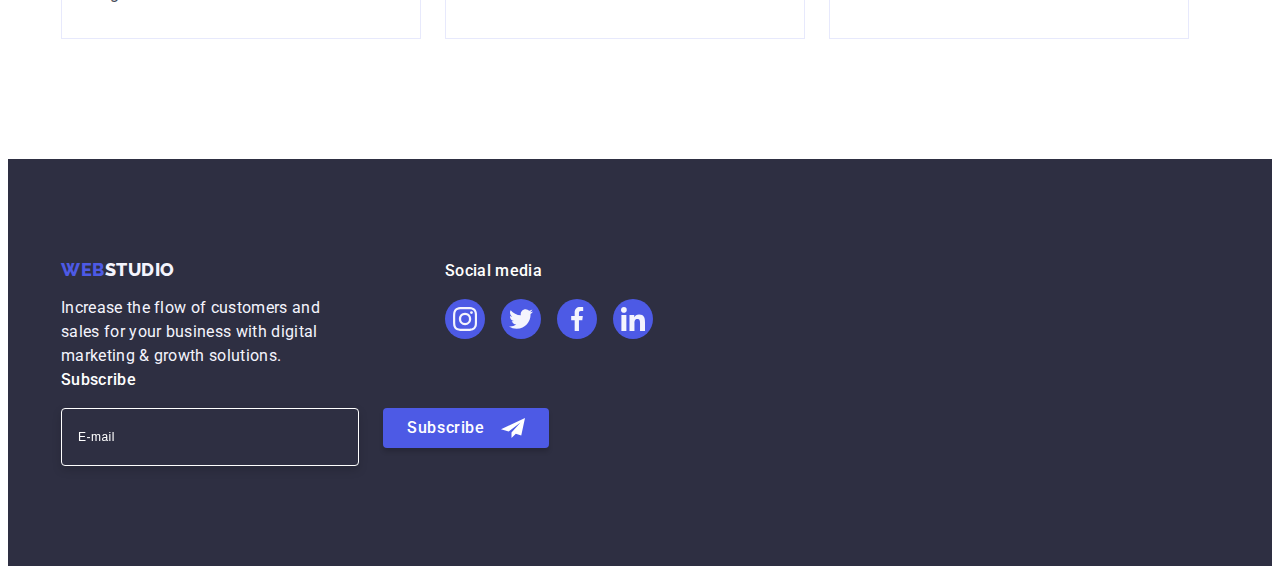
==== commit b74e35f1: "work with mistakes in portfolio" ====
--- a/portfolio.html
+++ b/portfolio.html
@@ -164,36 +164,36 @@
           </ul>
           <ul class="projects-list list">
             <li class="projects-list-item">
-              <picture>
-                <source
-                  srcset="
-                    ./images/portfolio-images/banking-app.jpg    1x,
-                    ./images/portfolio-images/banking-app-2x.jpg 2x
-                  "
-                  media="(min-width: 1200px)"
-                />
-                <source
-                  srcset="
-                    ./images/portfolio-images/banking-app-tab.jpg    1x,
-                    ./images/portfolio-images/banking-app-tab-2x.jpg 2x
-                  "
-                  media="(min-width: 768px)"
-                />
-                <source
-                  srcset="
-                    ./images/portfolio-images/banking-app-mob.jpg    1x,
-                    ./images/portfolio-images/banking-app-mob-2x.jpg 2x
-                  "
-                  media="(max-width: 767px)"
-                />
-                <img
-                  src="./images/portfolio-images/banking-app-mob.jpg"
-                  alt="Mobile application mock-ups"
-                  width="356"
-                  height="300"
-                />
-              </picture>
-              <a class="projects-list-link link" href="">
+              <a class="projects-list-link link" href="">
+                <picture>
+                  <source
+                    srcset="
+                      ./images/portfolio-images/banking-app.jpg    1x,
+                      ./images/portfolio-images/banking-app-2x.jpg 2x
+                    "
+                    media="(min-width: 1200px)"
+                  />
+                  <source
+                    srcset="
+                      ./images/portfolio-images/banking-app-tab.jpg    1x,
+                      ./images/portfolio-images/banking-app-tab-2x.jpg 2x
+                    "
+                    media="(min-width: 768px)"
+                  />
+                  <source
+                    srcset="
+                      ./images/portfolio-images/banking-app-mob.jpg    1x,
+                      ./images/portfolio-images/banking-app-mob-2x.jpg 2x
+                    "
+                    media="(max-width: 767px)"
+                  />
+                  <img
+                    src="./images/portfolio-images/banking-app-mob.jpg"
+                    alt="Mobile application mock-ups"
+                    width="396"
+                    height="300"
+                  />
+                </picture>
                 <div class="projects-list-img-wrapper">
                   <p class="overlay">
                     14 Stylish and User-Friendly App Design Concepts · Task
@@ -210,36 +210,36 @@
               </a>
             </li>
             <li class="projects-list-item">
-              <picture>
-                <source
-                  srcset="
-                    ./images/portfolio-images/cashless-payment.jpg    1x,
-                    ./images/portfolio-images/cashless-payment-2x.jpg 2x
-                  "
-                  media="(min-width: 1200px)"
-                />
-                <source
-                  srcset="
-                    ./images/portfolio-images/cashless-payment-tab.jpg    1x,
-                    ./images/portfolio-images/cashless-payment-tab-2x.jpg 2x
-                  "
-                  media="(min-width: 768px)"
-                />
-                <source
-                  srcset="
-                    ./images/portfolio-images/cashless-payment-mob.jpg    1x,
-                    ./images/portfolio-images/cashless-payment-mob-2x.jpg 2x
-                  "
-                  media="(max-width: 767px)"
-                />
-                <img
-                  src="./images/portfolio-images/cashless-payment-mob.jpg"
-                  alt="Hand with smartphone scanning qr-code"
-                  width="356"
-                  height="300"
-                />
-              </picture>
-              <a class="projects-list-link link" href="">
+              <a class="projects-list-link link" href="">
+                <picture>
+                  <source
+                    srcset="
+                      ./images/portfolio-images/cashless-payment.jpg    1x,
+                      ./images/portfolio-images/cashless-payment-2x.jpg 2x
+                    "
+                    media="(min-width: 1200px)"
+                  />
+                  <source
+                    srcset="
+                      ./images/portfolio-images/cashless-payment-tab.jpg    1x,
+                      ./images/portfolio-images/cashless-payment-tab-2x.jpg 2x
+                    "
+                    media="(min-width: 768px)"
+                  />
+                  <source
+                    srcset="
+                      ./images/portfolio-images/cashless-payment-mob.jpg    1x,
+                      ./images/portfolio-images/cashless-payment-mob-2x.jpg 2x
+                    "
+                    media="(max-width: 767px)"
+                  />
+                  <img
+                    src="./images/portfolio-images/cashless-payment-mob.jpg"
+                    alt="Hand with smartphone scanning qr-code"
+                    width="396"
+                    height="300"
+                  />
+                </picture>
                 <div class="projects-list-img-wrapper">
                   <p class="overlay">
                     14 Stylish and User-Friendly App Design Concepts · Task
@@ -254,36 +254,36 @@
               </a>
             </li>
             <li class="projects-list-item">
-              <picture>
-                <source
-                  srcset="
-                    ./images/portfolio-images/meditation-app.jpg    1x,
-                    ./images/portfolio-images/meditation-app-2x.jpg 2x
-                  "
-                  media="(min-width: 1200px)"
-                />
-                <source
-                  srcset="
-                    ./images/portfolio-images/meditation-app-tab.jpg    1x,
-                    ./images/portfolio-images/meditation-app-tab-2x.jpg 2x
-                  "
-                  media="(min-width: 768px)"
-                />
-                <source
-                  srcset="
-                    ./images/portfolio-images/meditation-app-mob.jpg    1x,
-                    ./images/portfolio-images/meditation-app-mob-2x.jpg 2x
-                  "
-                  media="(max-width: 767px)"
-                />
-                <img
-                  src="./images/portfolio-images/meditation-app-mob.jpg"
-                  alt="Laptop and smartphone"
-                  width="356"
-                  height="300"
-                />
-              </picture>
-              <a class="projects-list-link link" href="">
+              <a class="projects-list-link link" href="">
+                <picture>
+                  <source
+                    srcset="
+                      ./images/portfolio-images/meditation-app.jpg    1x,
+                      ./images/portfolio-images/meditation-app-2x.jpg 2x
+                    "
+                    media="(min-width: 1200px)"
+                  />
+                  <source
+                    srcset="
+                      ./images/portfolio-images/meditation-app-tab.jpg    1x,
+                      ./images/portfolio-images/meditation-app-tab-2x.jpg 2x
+                    "
+                    media="(min-width: 768px)"
+                  />
+                  <source
+                    srcset="
+                      ./images/portfolio-images/meditation-app-mob.jpg    1x,
+                      ./images/portfolio-images/meditation-app-mob-2x.jpg 2x
+                    "
+                    media="(max-width: 767px)"
+                  />
+                  <img
+                    src="./images/portfolio-images/meditation-app-mob.jpg"
+                    alt="Laptop and smartphone"
+                    width="396"
+                    height="300"
+                  />
+                </picture>
                 <div class="projects-list-img-wrapper">
                   <p class="overlay">
                     14 Stylish and User-Friendly App Design Concepts · Task
@@ -298,36 +298,36 @@
               </a>
             </li>
             <li class="projects-list-item">
-              <picture>
-                <source
-                  srcset="
-                    ./images/portfolio-images/taxi-service.jpg    1x,
-                    ./images/portfolio-images/taxi-service-2x.jpg 2x
-                  "
-                  media="(min-width: 1200px)"
-                />
-                <source
-                  srcset="
-                    ./images/portfolio-images/taxi-service-tab.jpg    1x,
-                    ./images/portfolio-images/taxi-service-tab-2x.jpg 2x
-                  "
-                  media="(min-width: 768px)"
-                />
-                <source
-                  srcset="
-                    ./images/portfolio-images/taxi-service-mob.jpg    1x,
-                    ./images/portfolio-images/taxi-service-mob-2x.jpg 2x
-                  "
-                  media="(max-width: 767px)"
-                />
-                <img
-                  src="./images/portfolio-images/taxi-service-mob.jpg"
-                  alt="Car interier"
-                  width="356"
-                  height="300"
-                />
-              </picture>
-              <a class="projects-list-link link" href="">
+              <a class="projects-list-link link" href="">
+                <picture>
+                  <source
+                    srcset="
+                      ./images/portfolio-images/taxi-service.jpg    1x,
+                      ./images/portfolio-images/taxi-service-2x.jpg 2x
+                    "
+                    media="(min-width: 1200px)"
+                  />
+                  <source
+                    srcset="
+                      ./images/portfolio-images/taxi-service-tab.jpg    1x,
+                      ./images/portfolio-images/taxi-service-tab-2x.jpg 2x
+                    "
+                    media="(min-width: 768px)"
+                  />
+                  <source
+                    srcset="
+                      ./images/portfolio-images/taxi-service-mob.jpg    1x,
+                      ./images/portfolio-images/taxi-service-mob-2x.jpg 2x
+                    "
+                    media="(max-width: 767px)"
+                  />
+                  <img
+                    src="./images/portfolio-images/taxi-service-mob.jpg"
+                    alt="Car interier"
+                    width="396"
+                    height="300"
+                  />
+                </picture>
                 <div class="projects-list-img-wrapper">
                   <p class="overlay">
                     14 Stylish and User-Friendly App Design Concepts · Task
@@ -342,36 +342,36 @@
               </a>
             </li>
             <li class="projects-list-item">
-              <picture>
-                <source
-                  srcset="
-                    ./images/portfolio-images/screen-illustrations.jpg    1x,
-                    ./images/portfolio-images/screen-illustrations-2x.jpg 2x
-                  "
-                  media="(min-width: 1200px)"
-                />
-                <source
-                  srcset="
-                    ./images/portfolio-images/screen-illustrations-tab.jpg    1x,
-                    ./images/portfolio-images/screen-illustrations-tab-2x.jpg 2x
-                  "
-                  media="(min-width: 768px)"
-                />
-                <source
-                  srcset="
-                    ./images/portfolio-images/screen-illustrations-mob.jpg    1x,
-                    ./images/portfolio-images/screen-illustrations-mob-2x.jpg 2x
-                  "
-                  media="(max-width: 767px)"
-                />
-                <img
-                  src="./images/portfolio-images/screen-illustrations-mob.jpg"
-                  alt="Smartphone with different wallpaper"
-                  width="356"
-                  height="300"
-                />
-              </picture>
-              <a class="projects-list-link link" href="">
+              <a class="projects-list-link link" href="">
+                <picture>
+                  <source
+                    srcset="
+                      ./images/portfolio-images/screen-illustrations.jpg    1x,
+                      ./images/portfolio-images/screen-illustrations-2x.jpg 2x
+                    "
+                    media="(min-width: 1200px)"
+                  />
+                  <source
+                    srcset="
+                      ./images/portfolio-images/screen-illustrations-tab.jpg    1x,
+                      ./images/portfolio-images/screen-illustrations-tab-2x.jpg 2x
+                    "
+                    media="(min-width: 768px)"
+                  />
+                  <source
+                    srcset="
+                      ./images/portfolio-images/screen-illustrations-mob.jpg    1x,
+                      ./images/portfolio-images/screen-illustrations-mob-2x.jpg 2x
+                    "
+                    media="(max-width: 767px)"
+                  />
+                  <img
+                    src="./images/portfolio-images/screen-illustrations-mob.jpg"
+                    alt="Smartphone with different wallpaper"
+                    width="396"
+                    height="300"
+                  />
+                </picture>
                 <div class="projects-list-img-wrapper">
                   <p class="overlay">
                     14 Stylish and User-Friendly App Design Concepts · Task
@@ -386,36 +386,36 @@
               </a>
             </li>
             <li class="projects-list-item">
-              <picture>
-                <source
-                  srcset="
-                    ./images/portfolio-images/online-courses.jpg    1x,
-                    ./images/portfolio-images/online-courses-2x.jpg 2x
-                  "
-                  media="(min-width: 1200px)"
-                />
-                <source
-                  srcset="
-                    ./images/portfolio-images/online-courses-tab.jpg    1x,
-                    ./images/portfolio-images/online-courses-tab-2x.jpg 2x
-                  "
-                  media="(min-width: 768px)"
-                />
-                <source
-                  srcset="
-                    ./images/portfolio-images/online-courses-mob.jpg    1x,
-                    ./images/portfolio-images/online-courses-mob-2x.jpg 2x
-                  "
-                  media="(max-width: 767px)"
-                />
-                <img
-                  src="./images/portfolio-images/online-courses-mob.jpg"
-                  alt="A girl in yellow cardigan with smartphone and earphones"
-                  width="356"
-                  height="300"
-                />
-              </picture>
-              <a class="projects-list-link link" href="">
+              <a class="projects-list-link link" href="">
+                <picture>
+                  <source
+                    srcset="
+                      ./images/portfolio-images/online-courses.jpg    1x,
+                      ./images/portfolio-images/online-courses-2x.jpg 2x
+                    "
+                    media="(min-width: 1200px)"
+                  />
+                  <source
+                    srcset="
+                      ./images/portfolio-images/online-courses-tab.jpg    1x,
+                      ./images/portfolio-images/online-courses-tab-2x.jpg 2x
+                    "
+                    media="(min-width: 768px)"
+                  />
+                  <source
+                    srcset="
+                      ./images/portfolio-images/online-courses-mob.jpg    1x,
+                      ./images/portfolio-images/online-courses-mob-2x.jpg 2x
+                    "
+                    media="(max-width: 767px)"
+                  />
+                  <img
+                    src="./images/portfolio-images/online-courses-mob.jpg"
+                    alt="A girl in yellow cardigan with smartphone and earphones"
+                    width="396"
+                    height="300"
+                  />
+                </picture>
                 <div class="projects-list-img-wrapper">
                   <p class="overlay">
                     14 Stylish and User-Friendly App Design Concepts · Task
@@ -430,36 +430,36 @@
               </a>
             </li>
             <li class="projects-list-item">
-              <picture>
-                <source
-                  srcset="
-                    ./images/portfolio-images/instagram-stories.jpg    1x,
-                    ./images/portfolio-images/instagram-stories-2x.jpg 2x
-                  "
-                  media="(min-width: 1200px)"
-                />
-                <source
-                  srcset="
-                    ./images/portfolio-images/instagram-stories-tab.jpg    1x,
-                    ./images/portfolio-images/instagram-stories-tab-2x.jpg 2x
-                  "
-                  media="(min-width: 768px)"
-                />
-                <source
-                  srcset="
-                    ./images/portfolio-images/instagram-stories-mob.jpg    1x,
-                    ./images/portfolio-images/instagram-stories-mob-2x.jpg 2x
-                  "
-                  media="(max-width: 767px)"
-                />
-                <img
-                  src="./images/portfolio-images/instagram-stories-mob.jpg"
-                  alt="Screens with different concepts for Instagram stories"
-                  width="356"
-                  height="300"
-                />
-              </picture>
-              <a class="projects-list-link link" href="">
+              <a class="projects-list-link link" href="">
+                <picture>
+                  <source
+                    srcset="
+                      ./images/portfolio-images/instagram-stories.jpg    1x,
+                      ./images/portfolio-images/instagram-stories-2x.jpg 2x
+                    "
+                    media="(min-width: 1200px)"
+                  />
+                  <source
+                    srcset="
+                      ./images/portfolio-images/instagram-stories-tab.jpg    1x,
+                      ./images/portfolio-images/instagram-stories-tab-2x.jpg 2x
+                    "
+                    media="(min-width: 768px)"
+                  />
+                  <source
+                    srcset="
+                      ./images/portfolio-images/instagram-stories-mob.jpg    1x,
+                      ./images/portfolio-images/instagram-stories-mob-2x.jpg 2x
+                    "
+                    media="(max-width: 767px)"
+                  />
+                  <img
+                    src="./images/portfolio-images/instagram-stories-mob.jpg"
+                    alt="Screens with different concepts for Instagram stories"
+                    width="396"
+                    height="300"
+                  />
+                </picture>
                 <div class="projects-list-img-wrapper">
                   <p class="overlay">
                     14 Stylish and User-Friendly App Design Concepts · Task
@@ -474,36 +474,36 @@
               </a>
             </li>
             <li class="projects-list-item">
-              <picture>
-                <source
-                  srcset="
-                    ./images/portfolio-images/organic-food.jpg    1x,
-                    ./images/portfolio-images/organic-food-2x.jpg 2x
-                  "
-                  media="(min-width: 1200px)"
-                />
-                <source
-                  srcset="
-                    ./images/portfolio-images/organic-food-tab.jpg    1x,
-                    ./images/portfolio-images/organic-food-tab-2x.jpg 2x
-                  "
-                  media="(min-width: 768px)"
-                />
-                <source
-                  srcset="
-                    ./images/portfolio-images/organic-food-mob.jpg    1x,
-                    ./images/portfolio-images/organic-food-mob-2x.jpg 2x
-                  "
-                  media="(max-width: 767px)"
-                />
-                <img
-                  src="./images/portfolio-images/organic-food-mob.jpg"
-                  alt="A girl with different fruits and vegetables in a bag"
-                  width="356"
-                  height="300"
-                />
-              </picture>
-              <a class="projects-list-link link" href="">
+              <a class="projects-list-link link" href="">
+                <picture>
+                  <source
+                    srcset="
+                      ./images/portfolio-images/organic-food.jpg    1x,
+                      ./images/portfolio-images/organic-food-2x.jpg 2x
+                    "
+                    media="(min-width: 1200px)"
+                  />
+                  <source
+                    srcset="
+                      ./images/portfolio-images/organic-food-tab.jpg    1x,
+                      ./images/portfolio-images/organic-food-tab-2x.jpg 2x
+                    "
+                    media="(min-width: 768px)"
+                  />
+                  <source
+                    srcset="
+                      ./images/portfolio-images/organic-food-mob.jpg    1x,
+                      ./images/portfolio-images/organic-food-mob-2x.jpg 2x
+                    "
+                    media="(max-width: 767px)"
+                  />
+                  <img
+                    src="./images/portfolio-images/organic-food-mob.jpg"
+                    alt="A girl with different fruits and vegetables in a bag"
+                    width="396"
+                    height="300"
+                  />
+                </picture>
                 <div class="projects-list-img-wrapper">
                   <p class="overlay">
                     14 Stylish and User-Friendly App Design Concepts · Task
@@ -518,36 +518,36 @@
               </a>
             </li>
             <li class="projects-list-item">
-              <picture>
-                <source
-                  srcset="
-                    ./images/portfolio-images/fresh-coffee.jpg    1x,
-                    ./images/portfolio-images/fresh-coffee-2x.jpg 2x
-                  "
-                  media="(min-width: 1200px)"
-                />
-                <source
-                  srcset="
-                    ./images/portfolio-images/fresh-coffee-tab.jpg    1x,
-                    ./images/portfolio-images/fresh-coffee-tab-2x.jpg 2x
-                  "
-                  media="(min-width: 768px)"
-                />
-                <source
-                  srcset="
-                    ./images/portfolio-images/fresh-coffee-mob.jpg    1x,
-                    ./images/portfolio-images/fresh-coffee-mob-2x.jpg 2x
-                  "
-                  media="(max-width: 767px)"
-                />
-                <img
-                  src="./images/portfolio-images/fresh-coffee-mob.jpg"
-                  alt="A cup of coffee"
-                  width="356"
-                  height="300"
-                />
-              </picture>
-              <a class="projects-list-link link" href="">
+              <a class="projects-list-link link" href="">
+                <picture>
+                  <source
+                    srcset="
+                      ./images/portfolio-images/fresh-coffee.jpg    1x,
+                      ./images/portfolio-images/fresh-coffee-2x.jpg 2x
+                    "
+                    media="(min-width: 1200px)"
+                  />
+                  <source
+                    srcset="
+                      ./images/portfolio-images/fresh-coffee-tab.jpg    1x,
+                      ./images/portfolio-images/fresh-coffee-tab-2x.jpg 2x
+                    "
+                    media="(min-width: 768px)"
+                  />
+                  <source
+                    srcset="
+                      ./images/portfolio-images/fresh-coffee-mob.jpg    1x,
+                      ./images/portfolio-images/fresh-coffee-mob-2x.jpg 2x
+                    "
+                    media="(max-width: 767px)"
+                  />
+                  <img
+                    src="./images/portfolio-images/fresh-coffee-mob.jpg"
+                    alt="A cup of coffee"
+                    width="396"
+                    height="300"
+                  />
+                </picture>
                 <div class="projects-list-img-wrapper">
                   <p class="overlay">
                     14 Stylish and User-Friendly App Design Concepts · Task
--- a/css/styles.css
+++ b/css/styles.css
@@ -657,6 +657,8 @@
   left: 50%;
   transform: translate(-50%, -50%);
   width: 392px;
+  height: 100%;
+  overflow: auto;
   background-color: var(--modal-background);
   box-shadow: 0px 1px 1px rgba(0, 0, 0, 0.14), 0px 1px 3px rgba(0, 0, 0, 0.12),
     0px 2px 1px rgba(0, 0, 0, 0.2);
--- a/css/media.css
+++ b/css/media.css
@@ -5,593 +5,665 @@
   .mobile-contacts-information-active {
     font-size: 25px;
   }
-  @media screen and (max-width: 767px) {
-    .menu {
-      display: none;
-    }
-    .contacts-menu {
-      display: none;
-    }
-  }
-  @media screen and (min-width: 768px) {
-    .container {
-      max-width: 768px;
-      padding-left: 16px;
-      padding-right: 16px;
-    }
-    .page-header {
-      padding-top: 16px;
-      padding-bottom: 16px;
-    }
-    .mobile-menu-open {
-      display: none;
-    }
-    .page-navigation {
-      display: flex;
-      align-items: center;
-    }
-    .contacts-menu {
-      display: flex;
-      align-items: center;
-    }
-    .menu {
-      display: flex;
-      align-items: center;
-    }
-    .menu-item {
-      position: relative;
-    }
-    .menu-item:not(:last-child) {
-      margin-right: 40px;
-    }
-    .page-navigation > .logotype {
-      margin-right: 120px;
-    }
-    .menu-link {
-      font-weight: 500;
-      font-size: 16px;
-      line-height: 1.5;
-      color: var(--dark);
-      transition: color var(--transition-dur-and-func);
-    }
-    .menu-link:hover,
-    .menu-link:focus {
-      color: var(--pressed-state);
-    }
-    .active-link {
-      color: var(--pressed-state);
-    }
-    .active-link::after {
-      content: "";
-      display: block;
-      position: absolute;
-      width: 100%;
-      height: 4px;
-      left: 0px;
-      top: 50px;
-      background-color: var(--pressed-state);
-      border-radius: 2px;
-    }
-    .contacts-menu {
-      display: flex;
-      flex-direction: column;
-      gap: 12px;
-    }
-    .contacts-information {
-      font-size: 12px;
-      line-height: 1.17;
-      color: inherit;
-      transition: color var(--transition-dur-and-func);
-    }
-    .contacts-information:hover,
-    .contacts-information:focus {
-      color: var(--pressed-state);
-    }
+  img {
+    width: auto;
+    height: auto;
+  }
+  .projects-list-title {
+    font-weight: 500;
+    font-size: 18px;
+    line-height: 1.2;
+    letter-spacing: 0.02em;
+    color: var(--dark);
+    margin-bottom: 8px;
+  }
+}
+@media screen and (max-width: 427px) {
+  .hero-title {
+    font-size: 32px;
+    line-height: 1.11;
+    letter-spacing: 0.02em;
+    color: var(--white-background);
+    width: 300px;
+    margin: 0 auto;
+  }
+  .modal {
+    position: absolute;
+    top: 50%;
+    left: 50%;
+    transform: translate(-50%, -50%);
+    width: 290px;
+    height: 100%;
+    overflow: auto;
+    background-color: var(--modal-background);
+    box-shadow: 0px 1px 1px rgba(0, 0, 0, 0.14), 0px 1px 3px rgba(0, 0, 0, 0.12),
+      0px 2px 1px rgba(0, 0, 0, 0.2);
+    border-radius: 4px;
+    padding: 72px 16px 24px;
+  }
+  .form-name {
+    font-weight: 500;
+    font-size: 12px;
+    line-height: 1.5;
+    text-align: center;
+    letter-spacing: 0.02em;
+    color: var(--modal-overlay);
+    margin-bottom: 16px;
+  }
+  .modal-form-check-desc {
+    display: flex;
+    align-items: center;
+    font-size: 8px;
+    line-height: 1.17;
+    letter-spacing: 0.04em;
+    color: var(--subtle-text);
+    cursor: pointer;
+    margin-bottom: 24px;
+  }
+  .modal-form-check-desc-link {
+    font-size: 8px;
+    line-height: 1.33;
+    letter-spacing: 0.04em;
+    text-decoration-line: underline;
+    color: var(--primary-brand);
+  }
+}
+@media screen and (max-width: 767px) {
+  .menu {
+    display: none;
+  }
+  .contacts-menu {
+    display: none;
+  }
+}
+@media screen and (min-width: 768px) {
+  .container {
+    max-width: 768px;
+    padding-left: 16px;
+    padding-right: 16px;
+  }
+  .page-header {
+    padding-top: 16px;
+    padding-bottom: 16px;
+  }
+  .mobile-menu-open {
+    display: none;
+  }
+  .page-navigation {
+    display: flex;
+    align-items: center;
+  }
+  .contacts-menu {
+    display: flex;
+    align-items: center;
+  }
+  .menu {
+    display: flex;
+    align-items: center;
+  }
+  .menu-item {
+    position: relative;
+  }
+  .menu-item:not(:last-child) {
+    margin-right: 40px;
+  }
+  .page-navigation > .logotype {
+    margin-right: 120px;
+  }
+  .menu-link {
+    font-weight: 500;
+    font-size: 16px;
+    line-height: 1.5;
+    color: var(--dark);
+    transition: color var(--transition-dur-and-func);
+  }
+  .menu-link:hover,
+  .menu-link:focus {
+    color: var(--pressed-state);
+  }
+  .active-link {
+    color: var(--pressed-state);
+  }
+  .active-link::after {
+    content: "";
+    display: block;
+    position: absolute;
+    width: 100%;
+    height: 4px;
+    left: 0px;
+    top: 50px;
+    background-color: var(--pressed-state);
+    border-radius: 2px;
+  }
+  .contacts-menu {
+    display: flex;
+    flex-direction: column;
+    gap: 12px;
+  }
+  .contacts-information {
+    font-size: 12px;
+    line-height: 1.17;
+    color: inherit;
+    transition: color var(--transition-dur-and-func);
+  }
+  .contacts-information:hover,
+  .contacts-information:focus {
+    color: var(--pressed-state);
+  }
+  .hero {
+    background-image: linear-gradient(
+        rgba(46, 47, 66, 0.7),
+        rgba(46, 47, 66, 0.7)
+      ),
+      url(../images/hero-background-image-tab.jpg);
+    max-width: 768px;
+    height: 436px;
+  }
+  @media (min-device-pixel-ratio: 2),
+    (min-resolution: 192dpi),
+    (min-resolution: 2dppx) {
     .hero {
       background-image: linear-gradient(
           rgba(46, 47, 66, 0.7),
           rgba(46, 47, 66, 0.7)
         ),
-        url(../images/hero-background-image-tab.jpg);
-      max-width: 768px;
-      height: 436px;
+        url(../images/hero-background-image-tab-2x.jpg);
     }
-    @media (min-device-pixel-ratio: 2),
-      (min-resolution: 192dpi),
-      (min-resolution: 2dppx) {
-      .hero {
-        background-image: linear-gradient(
-            rgba(46, 47, 66, 0.7),
-            rgba(46, 47, 66, 0.7)
-          ),
-          url(../images/hero-background-image-tab-2x.jpg);
-      }
-    }
-    .hero-title {
-      font-size: 56px;
-      line-height: 1.07;
-      width: 496px;
-    }
-    .hero-btn {
-      margin-top: 36px;
-    }
-    .advantages-menu {
-      flex-wrap: wrap;
-      flex-direction: row;
-      gap: 72px 24px;
-    }
-    .advantages-item {
-      width: 356px;
-    }
-    .team-menu {
-      flex-direction: row;
-      flex-wrap: wrap;
-      justify-content: center;
-      gap: 64px 24px;
-    }
-    .team-menu-item {
-      margin: 0;
-      flex-basis: calc(100% - 24px) / 2;
-    }
-    .social-menu-link:hover {
-      background-color: var(--pressed-state);
-    }
-    .customers-menu {
-      gap: 72px 24px;
-    }
-    .customers-menu-item {
-      width: 168px;
-    }
-    .customers-menu-item:hover {
-      border-color: var(--pressed-state);
-    }
-    .customers-menu-item:hover .customers-menu-icon {
-      fill: var(--pressed-state);
-    }
-    .projects-section {
-      padding-top: 64px;
-      padding-bottom: 96px;
-    }
-    .projects-menu {
-      margin-bottom: 64px;
-      justify-content: center;
-    }
-    .projects-menu-btn:hover {
-      background-color: var(--pressed-state);
-      box-shadow: 0px 3px 1px rgba(0, 0, 0, 0.1),
-        0px 2px 1px rgba(0, 0, 0, 0.08), 0px 2px 2px rgba(0, 0, 0, 0.12);
-      border: var(--pressed-state);
-      color: var(--white-background);
-    }
-    .projects-list {
-      flex-wrap: wrap;
-      flex-direction: row;
-      row-gap: 72px;
-      column-gap: var(--card-set-horizontal-gap);
-    }
-    .projects-list-link:hover {
-      box-shadow: 0px 1px 6px rgba(46, 47, 66, 0.08),
-        0px 1px 1px rgba(46, 47, 66, 0.16), 0px 2px 1px rgba(46, 47, 66, 0.08);
-    }
-    .projects-list-link:hover .overlay {
-      transform: translate(0, 0);
-    }
-    .footer-general-container {
-      max-width: 768px;
-      flex-direction: row;
-      flex-wrap: wrap;
-      gap: 72px 24px;
-      padding-left: 108px;
-      padding-right: 164px;
-    }
-    .page-footer-container {
-      margin: 0;
-    }
-    .footer-copy {
-      width: 264px;
-    }
-    .footer-logotype {
-      text-align: left;
-    }
-    .social-media-container {
-      margin: 0px;
-    }
-    .social-media-title {
-      text-align: left;
-    }
-    .social-media-item-link:hover {
-      background-color: var(--success);
-    }
-    .subscribe-form {
-      flex-direction: row;
-      gap: 24px;
-    }
-    .subscribe-form-name {
-      text-align: left;
-    }
-    .subscribe-form-field {
-      margin-right: 0px;
-    }
-    .subscribe-form-input {
-      width: 264px;
-    }
-    .subscribe-form-submit {
-      margin: 0;
-    }
-    .subscribe-form-submit:hover {
-      background-color: var(--pressed-state);
-      box-shadow: 0px 4px 4px rgba(0, 0, 0, 0.15);
-    }
-    .subscribe-form-icon {
-      fill: var(--white-background);
-    }
-    .modal {
-      width: 408px;
-      padding: 72px 25px 24px 23px;
-    }
-    .modal-close-btn:hover {
-      background-color: var(--pressed-state);
-    }
-    .modal-close-btn:hover .modal-close-btn-icon {
-      fill: var(--white-background);
-    }
-    .modal-form-submit:hover {
-      background-color: var(--pressed-state);
-      box-shadow: 0px 4px 4px rgba(0, 0, 0, 0.15);
-    }
-  }
-  @media screen and (min-width: 1200px) {
-    .container {
-      max-width: 1158px;
-      padding-left: 15px;
-      padding-right: 15px;
-    }
-    .page-header {
-      padding-top: 24px;
-      padding-bottom: 24px;
-    }
-    .page-navigation > .logotype {
-      margin-right: 76px;
-    }
-    .active-link::after {
-      top: 44px;
-    }
-    .contacts {
-      font-style: normal;
-      margin-left: auto;
-    }
-    .contacts-menu {
-      flex-direction: row;
-      gap: 40px;
-    }
-    .contacts-information {
-      font-size: 16px;
-      line-height: 1.5;
-    }
+  }
+  .hero-title {
+    font-size: 56px;
+    line-height: 1.07;
+    width: 496px;
+  }
+  .hero-btn {
+    margin-top: 36px;
+  }
+  .advantages-menu {
+    flex-wrap: wrap;
+    flex-direction: row;
+    gap: 72px 24px;
+  }
+  .advantages-item {
+    width: 356px;
+  }
+  .advantages-item-title {
+    text-align: left;
+  }
+  .team-menu {
+    flex-direction: row;
+    flex-wrap: wrap;
+    justify-content: center;
+    gap: 64px 24px;
+  }
+  .team-menu-item {
+    margin: 0;
+    flex-basis: calc(100% - 24px) / 2;
+  }
+  .social-menu-link:hover {
+    background-color: var(--pressed-state);
+  }
+  .customers-menu {
+    gap: 72px 24px;
+  }
+  .customers-menu-item {
+    width: 168px;
+  }
+  .customers-menu-item:hover {
+    border-color: var(--pressed-state);
+  }
+  .customers-menu-item:hover .customers-menu-icon {
+    fill: var(--pressed-state);
+  }
+  .projects-section {
+    padding-top: 64px;
+    padding-bottom: 96px;
+  }
+  .projects-menu {
+    margin-bottom: 64px;
+    justify-content: center;
+  }
+  .projects-menu-btn:hover {
+    background-color: var(--pressed-state);
+    box-shadow: 0px 3px 1px rgba(0, 0, 0, 0.1), 0px 2px 1px rgba(0, 0, 0, 0.08),
+      0px 2px 2px rgba(0, 0, 0, 0.12);
+    border: var(--pressed-state);
+    color: var(--white-background);
+  }
+  .projects-list {
+    flex-wrap: wrap;
+    flex-direction: row;
+    row-gap: 72px;
+    column-gap: var(--card-set-horizontal-gap);
+  }
+  .projects-list-link:hover {
+    box-shadow: 0px 1px 6px rgba(46, 47, 66, 0.08),
+      0px 1px 1px rgba(46, 47, 66, 0.16), 0px 2px 1px rgba(46, 47, 66, 0.08);
+  }
+  .projects-list-link:hover .overlay {
+    transform: translate(0, 0);
+  }
+  .footer-general-container {
+    max-width: 582px;
+    justify-content: left;
+    flex-direction: row;
+    flex-wrap: wrap;
+    gap: 72px 24px;
+  }
+  .page-footer-container {
+    margin: 0;
+  }
+  .footer-copy {
+    width: 264px;
+  }
+  .footer-logotype {
+    text-align: left;
+  }
+  .social-media-container {
+    margin: 0px;
+  }
+  .social-media-title {
+    text-align: left;
+  }
+  .social-media-item-link:hover {
+    background-color: var(--success);
+  }
+  .subscribe-form {
+    flex-direction: row;
+    gap: 24px;
+  }
+  .subscribe-form-name {
+    text-align: left;
+  }
+  .subscribe-form-field {
+    margin-right: 0px;
+  }
+  .subscribe-form-input {
+    width: 264px;
+  }
+  .subscribe-form-submit {
+    margin: 0;
+  }
+  .subscribe-form-submit:hover {
+    background-color: var(--pressed-state);
+    box-shadow: 0px 4px 4px rgba(0, 0, 0, 0.15);
+  }
+  .subscribe-form-icon {
+    fill: var(--white-background);
+  }
+  .modal {
+    position: absolute;
+    top: 50%;
+    left: 50%;
+    transform: translate(-50%, -50%);
+    width: 408px;
+    height: 100%;
+    overflow: auto;
+    background-color: var(--modal-background);
+    box-shadow: 0px 1px 1px rgba(0, 0, 0, 0.14), 0px 1px 3px rgba(0, 0, 0, 0.12),
+      0px 2px 1px rgba(0, 0, 0, 0.2);
+    border-radius: 4px;
+    padding: 72px 25px 24px 23px;
+  }
+  .modal-close-btn:hover {
+    background-color: var(--pressed-state);
+  }
+  .modal-close-btn:hover .modal-close-btn-icon {
+    fill: var(--white-background);
+  }
+  .modal-form-submit:hover {
+    background-color: var(--pressed-state);
+    box-shadow: 0px 4px 4px rgba(0, 0, 0, 0.15);
+  }
+}
+@media screen and (min-width: 1200px) {
+  .container {
+    max-width: 1158px;
+    padding-left: 15px;
+    padding-right: 15px;
+  }
+  .page-header {
+    padding-top: 24px;
+    padding-bottom: 24px;
+  }
+  .page-navigation > .logotype {
+    margin-right: 76px;
+  }
+  .active-link::after {
+    top: 44px;
+  }
+  .contacts {
+    font-style: normal;
+    margin-left: auto;
+  }
+  .contacts-menu {
+    flex-direction: row;
+    gap: 40px;
+  }
+  .contacts-information {
+    font-size: 16px;
+    line-height: 1.5;
+  }
+  .hero {
+    background-image: linear-gradient(
+        rgba(46, 47, 66, 0.7),
+        rgba(46, 47, 66, 0.7)
+      ),
+      url(../images/hero-background-image.jpg);
+    max-width: 1440px;
+    height: 600px;
+    padding-top: 188px;
+    padding-bottom: 188px;
+  }
+  @media (min-device-pixel-ratio: 2),
+    (min-resolution: 192dpi),
+    (min-resolution: 2dppx) {
     .hero {
       background-image: linear-gradient(
           rgba(46, 47, 66, 0.7),
           rgba(46, 47, 66, 0.7)
         ),
-        url(../images/hero-background-image.jpg);
-      max-width: 1440px;
-      height: 600px;
-      padding-top: 188px;
-      padding-bottom: 188px;
+        url(../images/hero-background-image-2x.jpg);
     }
-    @media (min-device-pixel-ratio: 2),
-      (min-resolution: 192dpi),
-      (min-resolution: 2dppx) {
-      .hero {
-        background-image: linear-gradient(
-            rgba(46, 47, 66, 0.7),
-            rgba(46, 47, 66, 0.7)
-          ),
-          url(../images/hero-background-image-2x.jpg);
-      }
-    }
-    .hero-btn {
-      margin-top: 48px;
-    }
-    .advantages {
-      padding-top: 120px;
-      padding-bottom: 0px;
-    }
-    .advantages-menu {
-      gap: 24px;
-    }
-    .advantages-item {
-      width: 264px;
-    }
-    .advantages-item-title {
-      font-weight: 500;
-      font-size: 20px;
-      line-height: 1.2;
-    }
-    .advantages-item-description {
-      font-weight: 400;
-    }
-    .advantages-icon-container {
-      display: flex;
-      justify-content: center;
-      align-items: center;
-      background-color: var(--light);
-      border-radius: 4px;
-      width: 264px;
-      height: 112px;
-      margin-bottom: 8px;
-    }
-    .advantages-icon {
-      display: block;
-      fill: var(--dark);
-    }
-    .about {
-      display: block;
-    }
-    .about-title {
-      margin-bottom: 72px;
-    }
-    .about-menu {
-      display: flex;
-      column-gap: var(--card-set-horizontal-gap);
-    }
-    .about-menu-item {
-      flex-basis: calc(100% - 2 * var(--card-set-horizontal-gap)) / 3;
-      border: 1px solid #e7e9fc;
-    }
-    .team-menu {
-      column-gap: var(--card-set-horizontal-gap);
-    }
-    .team-menu-item {
-      flex-basis: calc(100% - 3 * var(--card-set-horizontal-gap)) / 4;
-    }
-    .customers {
-      padding-top: 120px;
-      padding-bottom: 120px;
-    }
-    .customers-menu {
-      gap: 24px;
-    }
-    .customers-menu-item {
-      width: 168px;
-    }
-    .projects-section {
-      padding-top: 100px;
-      padding-bottom: 120px;
-    }
-    .projects-list {
-      display: flex;
-      flex-wrap: wrap;
-      row-gap: var(--card-set-vertical-gap);
-    }
-    .project-list-item {
-      flex-basis: calc(100% - 2 * var(--card-set-horizontal-gap)) / 3;
-    }
-    .footer {
-      background-color: var(--dark);
-      padding-bottom: 100px;
-      padding-top: 100px;
-    }
-    .footer-general-container {
-      max-width: auto;
-      flex-wrap: no-wrap;
-      gap: 0px;
-    }
-    .page-footer-container {
-      margin-right: 120px;
-    }
-    .footer-copy {
-      width: 264px;
-    }
-    .social-media-container {
-      margin-right: 80px;
-    }
-    .subscribe-form-field {
-      gap: 24px;
-    }
-    .backdrop {
-      position: fixed;
-      top: 0;
-      left: 0;
-      z-index: 100;
-      width: 100%;
-      height: 100%;
-      background-color: rgba(46, 47, 66, 0.4);
-      transition: visibility var(--transition-dur-and-func),
-        opacity var(--transition-dur-and-func);
-    }
-    .backdrop.is-hidden {
-      visibility: hidden;
-      opacity: 0;
-      pointer-events: none;
-    }
-    .modal {
-      position: absolute;
-      top: 50%;
-      left: 50%;
-      transform: translate(-50%, -50%);
-      width: 408px;
-      background-color: var(--modal-background);
-      box-shadow: 0px 1px 1px rgba(0, 0, 0, 0.14),
-        0px 1px 3px rgba(0, 0, 0, 0.12), 0px 2px 1px rgba(0, 0, 0, 0.2);
-      border-radius: 4px;
-      padding: 72px 24px 24px;
-    }
-    .modal-close-btn {
-      position: absolute;
-      top: 24px;
-      right: 24px;
-      display: flex;
-      padding: 0;
-      justify-content: center;
-      align-items: center;
-      width: 24px;
-      height: 24px;
-      background-color: var(--accent);
-      border: 1px solid rgba(0, 0, 0, 0.1);
-      border-radius: 50%;
-      transition: background-color var(--transition-dur-and-func);
-    }
-    .modal-close-btn:hover,
-    .modal-close-btn:focus {
-      background-color: var(--pressed-state);
-    }
-    .modal-close-btn-icon {
-      fill: var(--dark);
-      transition: fill var(--transition-dur-and-func);
-    }
-    .modal-close-btn:hover .modal-close-btn-icon,
-    .modal-close-btn:focus .modal-close-btn-icon {
-      fill: var(--white-background);
-    }
-    .form-name {
-      font-weight: 500;
-      font-size: 16px;
-      line-height: 1.5;
-      text-align: center;
-      letter-spacing: 0.02em;
-      color: var(--modal-overlay);
-      margin-bottom: 16px;
-    }
-    .modal-form {
-      display: flex;
-      flex-direction: column;
-    }
-    .modal-form-field {
-      margin-bottom: 8px;
-    }
-    .modal-form-message-field {
-      margin-bottom: 16px;
-    }
-    .modal-form-field-desc {
-      display: block;
-      font-size: 12px;
-      line-height: 1.17;
-      letter-spacing: 0.01em;
-      color: var(--subtle-text);
-      margin-bottom: 4px;
-    }
-    .modal-form-input-wrapper {
-      position: relative;
-      display: block;
-    }
-    .modal-form-input {
-      width: 100%;
-      height: 40px;
-      border: 1px solid rgba(46, 47, 66, 0.4);
-      border-radius: 4px;
-      padding-left: 38px;
-      transition: border var(--transition-dur-and-func),
-        outline var(--transition-dur-and-func);
-    }
-    .modal-form-input:focus {
-      outline: none;
-      border: 1px solid var(--primary-brand);
-    }
-    .modal-form-input-icon {
-      position: absolute;
-      top: 50%;
-      left: 0;
-      transform: translateY(-50%);
-      margin-left: 16px;
-      transition: fill var(--transition-dur-and-func);
-    }
-    .modal-form-input:focus + .modal-form-input-icon {
-      fill: var(--primary-brand);
-    }
-    .modal-form-message {
-      display: block;
-      width: 100%;
-      height: 120px;
-      padding: 8px 16px;
-      border: 1px solid rgba(46, 47, 66, 0.4);
-      border-radius: 4px;
-      resize: none;
-      transition: outline var(--transition-dur-and-func),
-        border var(--transition-dur-and-func);
-    }
-    .modal-form-message::placeholder {
-      font-size: 12px;
-      line-height: 1.17;
-      letter-spacing: 0.04em;
-      color: rgba(46, 47, 66, 0.4);
-    }
-    .modal-form-message:focus {
-      outline: none;
-      border: 1px solid var(--primary-brand);
-    }
-    .modal-form-check {
-      position: absolute;
-    }
-    .modal-form-check-desc {
-      display: flex;
-      align-items: center;
-      font-size: 12px;
-      line-height: 1.17;
-      letter-spacing: 0.04em;
-      color: var(--subtle-text);
-      cursor: pointer;
-      margin-bottom: 24px;
-    }
-    .modal-form-fake-check {
-      display: flex;
-      justify-content: center;
-      align-items: center;
-      width: 16px;
-      height: 16px;
-      border: 1px solid rgba(46, 47, 66, 0.4);
-      border-radius: 2px;
-      margin-right: 8px;
-      transition: border var(--transition-dur-and-func);
-    }
-    .modal-form-fake-check-icon {
-      opacity: 0;
-    }
-    .modal-form-check:checked
-      + .modal-form-check-desc
-      > .modal-form-fake-check {
-      background: var(--pressed-state);
-      border: 1px solid var(--pressed-state);
-    }
-    .modal-form-check:focus + .modal-form-check-desc > .modal-form-fake-check {
-      border: 1px solid var(--pressed-state);
-    }
-    .modal-form-check:checked
-      + .modal-form-check-desc
-      > .modal-form-fake-check
-      > .modal-form-fake-check-icon {
-      opacity: 1;
-      fill: var(--light);
-    }
-    .modal-form-check-desc-link {
-      font-size: 12px;
-      line-height: 1.33;
-      letter-spacing: 0.04em;
-      text-decoration-line: underline;
-      color: var(--primary-brand);
-    }
-    .modal-form-submit {
-      font-family: "Roboto", sans-serif;
-      font-weight: 500;
-      font-size: 16px;
-      line-height: 1.5;
-      letter-spacing: 0.04em;
-      color: var(--white-background);
-      background: var(--primary-brand);
-      box-shadow: 0px 4px 4px rgba(0, 0, 0, 0.15);
-      border: none;
-      border-radius: 4px;
-      min-width: 169px;
-      height: 56px;
-      padding: 16px 32px;
-      margin: 0 auto;
-      transition: background-color var(--transition-dur-and-func),
-        box-shadow var(--transition-dur-and-func);
-    }
-    .modal-form-submit:hover,
-    .modal-form-submit:focus {
-      background-color: var(--pressed-state);
-      box-shadow: 0px 4px 4px rgba(0, 0, 0, 0.15);
-    }
+  }
+  .hero-btn {
+    margin-top: 48px;
+  }
+  .advantages {
+    padding-top: 120px;
+    padding-bottom: 0px;
+  }
+  .advantages-menu {
+    gap: 24px;
+  }
+  .advantages-item {
+    width: 264px;
+  }
+  .advantages-item-title {
+    font-weight: 500;
+    font-size: 20px;
+    line-height: 1.2;
+  }
+  .advantages-item-description {
+    font-weight: 400;
+  }
+  .advantages-icon-container {
+    display: flex;
+    justify-content: center;
+    align-items: center;
+    background-color: var(--light);
+    border-radius: 4px;
+    width: 264px;
+    height: 112px;
+    margin-bottom: 8px;
+  }
+  .advantages-icon {
+    display: block;
+    fill: var(--dark);
+  }
+  .about {
+    display: block;
+  }
+  .about-title {
+    margin-bottom: 72px;
+  }
+  .about-menu {
+    display: flex;
+    column-gap: var(--card-set-horizontal-gap);
+  }
+  .about-menu-item {
+    flex-basis: calc(100% - 2 * var(--card-set-horizontal-gap)) / 3;
+    border: 1px solid #e7e9fc;
+  }
+  .team-menu {
+    column-gap: var(--card-set-horizontal-gap);
+  }
+  .team-menu-item {
+    flex-basis: calc(100% - 3 * var(--card-set-horizontal-gap)) / 4;
+  }
+  .customers {
+    padding-top: 120px;
+    padding-bottom: 120px;
+  }
+  .customers-menu {
+    gap: 24px;
+  }
+  .customers-menu-item {
+    width: 168px;
+  }
+  .projects-section {
+    padding-top: 100px;
+    padding-bottom: 120px;
+  }
+  .projects-list {
+    display: flex;
+    flex-wrap: wrap;
+    row-gap: var(--card-set-vertical-gap);
+  }
+  .project-list-item {
+    flex-basis: calc(100% - 2 * var(--card-set-horizontal-gap)) / 3;
+  }
+  .footer {
+    background-color: var(--dark);
+    padding-bottom: 100px;
+    padding-top: 100px;
+  }
+  .footer-general-container {
+    max-width: auto;
+    flex-wrap: no-wrap;
+    gap: 0px;
+  }
+  .page-footer-container {
+    margin-right: 120px;
+  }
+  .footer-copy {
+    width: 264px;
+  }
+  .social-media-container {
+    margin-right: 80px;
+  }
+  .subscribe-form-field {
+    gap: 24px;
+  }
+  .backdrop {
+    position: fixed;
+    top: 0;
+    left: 0;
+    z-index: 100;
+    width: 100%;
+    height: 100%;
+    background-color: rgba(46, 47, 66, 0.4);
+    transition: visibility var(--transition-dur-and-func),
+      opacity var(--transition-dur-and-func);
+  }
+  .backdrop.is-hidden {
+    visibility: hidden;
+    opacity: 0;
+    pointer-events: none;
+  }
+  .modal {
+    position: absolute;
+    top: 50%;
+    left: 50%;
+    transform: translate(-50%, -50%);
+    width: 408px;
+    background-color: var(--modal-background);
+    box-shadow: 0px 1px 1px rgba(0, 0, 0, 0.14), 0px 1px 3px rgba(0, 0, 0, 0.12),
+      0px 2px 1px rgba(0, 0, 0, 0.2);
+    border-radius: 4px;
+    padding: 72px 24px 24px;
+  }
+  .modal-close-btn {
+    position: absolute;
+    top: 24px;
+    right: 24px;
+    display: flex;
+    padding: 0;
+    justify-content: center;
+    align-items: center;
+    width: 24px;
+    height: 24px;
+    background-color: var(--accent);
+    border: 1px solid rgba(0, 0, 0, 0.1);
+    border-radius: 50%;
+    transition: background-color var(--transition-dur-and-func);
+  }
+  .modal-close-btn:hover,
+  .modal-close-btn:focus {
+    background-color: var(--pressed-state);
+  }
+  .modal-close-btn-icon {
+    fill: var(--dark);
+    transition: fill var(--transition-dur-and-func);
+  }
+  .modal-close-btn:hover .modal-close-btn-icon,
+  .modal-close-btn:focus .modal-close-btn-icon {
+    fill: var(--white-background);
+  }
+  .form-name {
+    font-weight: 500;
+    font-size: 16px;
+    line-height: 1.5;
+    text-align: center;
+    letter-spacing: 0.02em;
+    color: var(--modal-overlay);
+    margin-bottom: 16px;
+  }
+  .modal-form {
+    display: flex;
+    flex-direction: column;
+  }
+  .modal-form-field {
+    margin-bottom: 8px;
+  }
+  .modal-form-message-field {
+    margin-bottom: 16px;
+  }
+  .modal-form-field-desc {
+    display: block;
+    font-size: 12px;
+    line-height: 1.17;
+    letter-spacing: 0.01em;
+    color: var(--subtle-text);
+    margin-bottom: 4px;
+  }
+  .modal-form-input-wrapper {
+    position: relative;
+    display: block;
+  }
+  .modal-form-input {
+    width: 100%;
+    height: 40px;
+    border: 1px solid rgba(46, 47, 66, 0.4);
+    border-radius: 4px;
+    padding-left: 38px;
+    transition: border var(--transition-dur-and-func),
+      outline var(--transition-dur-and-func);
+  }
+  .modal-form-input:focus {
+    outline: none;
+    border: 1px solid var(--primary-brand);
+  }
+  .modal-form-input-icon {
+    position: absolute;
+    top: 50%;
+    left: 0;
+    transform: translateY(-50%);
+    margin-left: 16px;
+    transition: fill var(--transition-dur-and-func);
+  }
+  .modal-form-input:focus + .modal-form-input-icon {
+    fill: var(--primary-brand);
+  }
+  .modal-form-message {
+    display: block;
+    width: 100%;
+    height: 120px;
+    padding: 8px 16px;
+    border: 1px solid rgba(46, 47, 66, 0.4);
+    border-radius: 4px;
+    resize: none;
+    transition: outline var(--transition-dur-and-func),
+      border var(--transition-dur-and-func);
+  }
+  .modal-form-message::placeholder {
+    font-size: 12px;
+    line-height: 1.17;
+    letter-spacing: 0.04em;
+    color: rgba(46, 47, 66, 0.4);
+  }
+  .modal-form-message:focus {
+    outline: none;
+    border: 1px solid var(--primary-brand);
+  }
+  .modal-form-check {
+    position: absolute;
+  }
+  .modal-form-check-desc {
+    display: flex;
+    align-items: center;
+    font-size: 12px;
+    line-height: 1.17;
+    letter-spacing: 0.04em;
+    color: var(--subtle-text);
+    cursor: pointer;
+    margin-bottom: 24px;
+  }
+  .modal-form-fake-check {
+    display: flex;
+    justify-content: center;
+    align-items: center;
+    width: 16px;
+    height: 16px;
+    border: 1px solid rgba(46, 47, 66, 0.4);
+    border-radius: 2px;
+    margin-right: 8px;
+    transition: border var(--transition-dur-and-func);
+  }
+  .modal-form-fake-check-icon {
+    opacity: 0;
+  }
+  .modal-form-check:checked + .modal-form-check-desc > .modal-form-fake-check {
+    background: var(--pressed-state);
+    border: 1px solid var(--pressed-state);
+  }
+  .modal-form-check:focus + .modal-form-check-desc > .modal-form-fake-check {
+    border: 1px solid var(--pressed-state);
+  }
+  .modal-form-check:checked
+    + .modal-form-check-desc
+    > .modal-form-fake-check
+    > .modal-form-fake-check-icon {
+    opacity: 1;
+    fill: var(--light);
+  }
+  .modal-form-check-desc-link {
+    font-size: 12px;
+    line-height: 1.33;
+    letter-spacing: 0.04em;
+    text-decoration-line: underline;
+    color: var(--primary-brand);
+  }
+  .modal-form-submit {
+    font-family: "Roboto", sans-serif;
+    font-weight: 500;
+    font-size: 16px;
+    line-height: 1.5;
+    letter-spacing: 0.04em;
+    color: var(--white-background);
+    background: var(--primary-brand);
+    box-shadow: 0px 4px 4px rgba(0, 0, 0, 0.15);
+    border: none;
+    border-radius: 4px;
+    min-width: 169px;
+    height: 56px;
+    padding: 16px 32px;
+    margin: 0 auto;
+    transition: background-color var(--transition-dur-and-func),
+      box-shadow var(--transition-dur-and-func);
+  }
+  .modal-form-submit:hover,
+  .modal-form-submit:focus {
+    background-color: var(--pressed-state);
+    box-shadow: 0px 4px 4px rgba(0, 0, 0, 0.15);
   }
 }
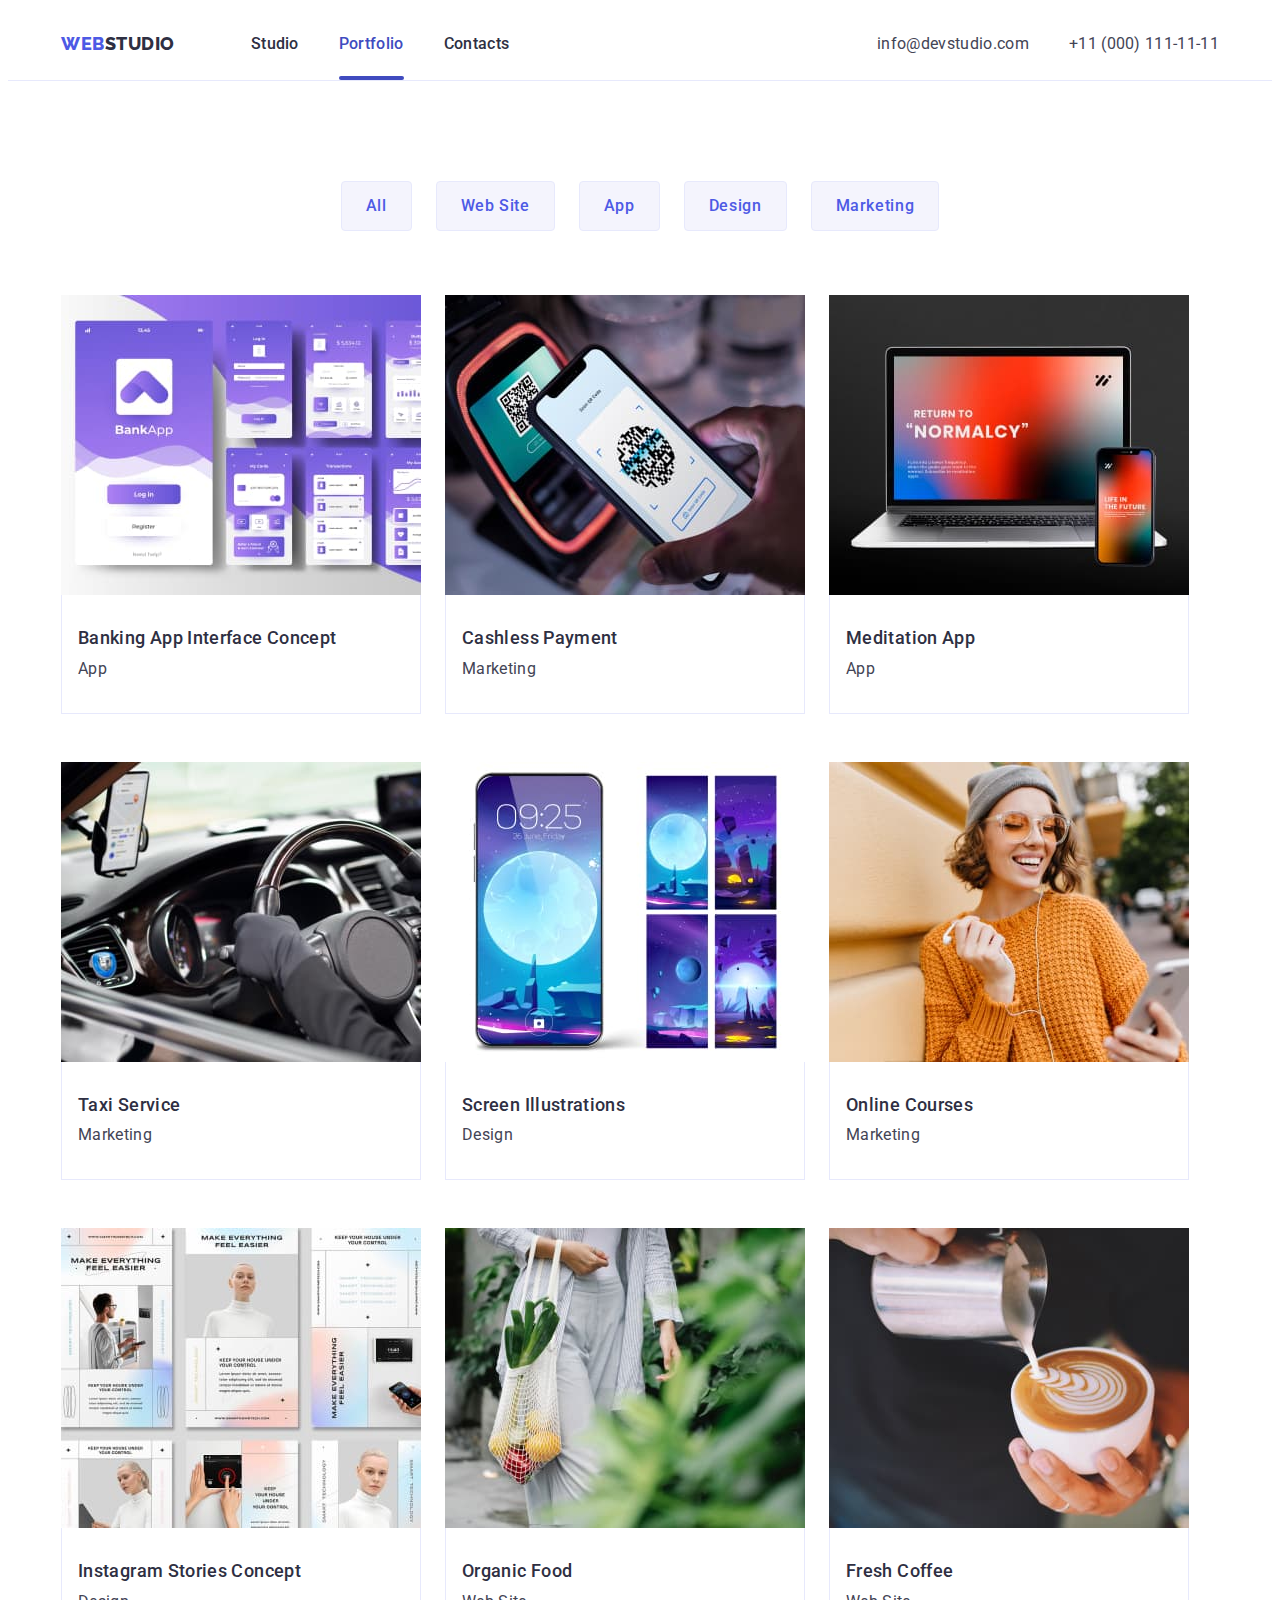
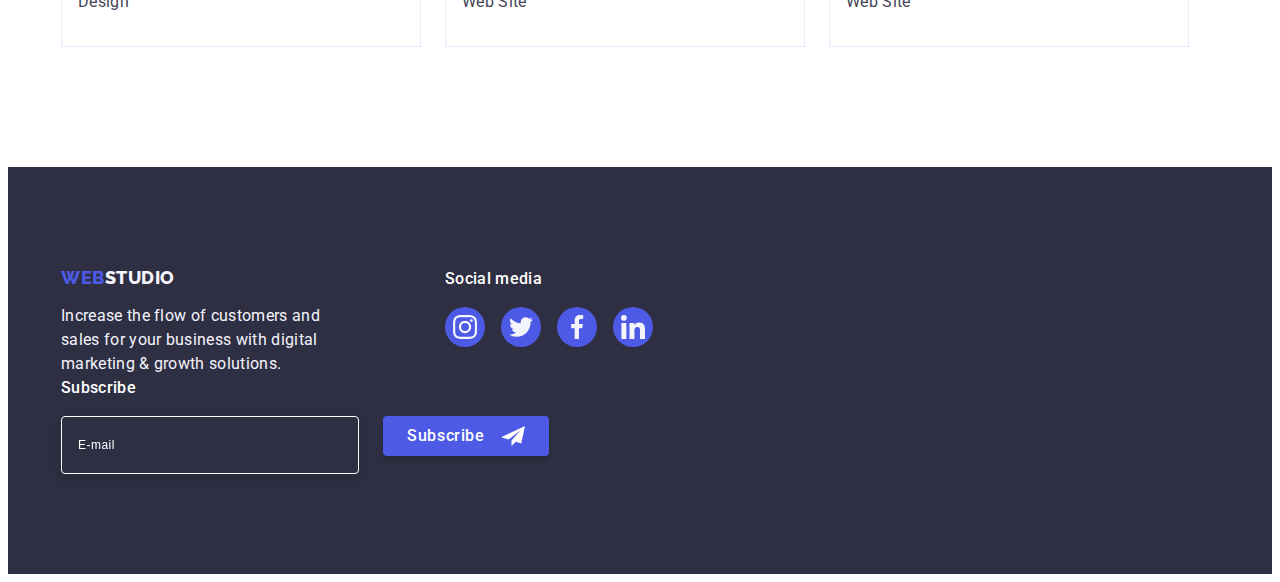
==== commit 9992312b: "active links in mobile menu" ====
--- a/portfolio.html
+++ b/portfolio.html
@@ -74,10 +74,12 @@
         <nav class="mobile-navigation">
           <ul class="mobile-menu-list list">
             <li class="mobile-menu-item">
-              <a class="mobile-menu-link link" href="">Studio</a>
+              <a class="mobile-menu-link link" href="./index.html">Studio</a>
             </li>
             <li class="mobile-menu-item">
-              <a class="mobile-menu-link mobile-active-link link" href=""
+              <a
+                class="mobile-menu-link mobile-active-link link"
+                href="./portfolio.html"
                 >Portfolio</a
               >
             </li>
--- a/css/styles.css
+++ b/css/styles.css
@@ -228,7 +228,7 @@
       rgba(46, 47, 66, 0.7),
       rgba(46, 47, 66, 0.7)
     ),
-    url(../images/hero-background-image.jpg);
+    url(../images/hero-background-image-mob.jpg);
   background-position: center;
   background-size: cover;
   max-width: 428px;
@@ -443,7 +443,7 @@
   line-height: 1.5;
   letter-spacing: 0.04em;
   color: var(--primary-brand);
-  padding: 8px 16px;
+  padding: 12px 24px;
   transition: background-color var(--transition-dur-and-func),
     box-shadow var(--transition-dur-and-func),
     border var(--transition-dur-and-func), color var(--transition-dur-and-func);
@@ -524,7 +524,6 @@
   gap: 72px;
 }
 .page-footer-container {
-  margin-bottom: 72px;
   justify-content: center;
 }
 .footer-logotype {
@@ -657,8 +656,9 @@
   left: 50%;
   transform: translate(-50%, -50%);
   width: 392px;
-  height: 100%;
-  overflow: auto;
+  overflow-y: auto;
+  max-height: 576px;
+  height: 90%;
   background-color: var(--modal-background);
   box-shadow: 0px 1px 1px rgba(0, 0, 0, 0.14), 0px 1px 3px rgba(0, 0, 0, 0.12),
     0px 2px 1px rgba(0, 0, 0, 0.2);
--- a/css/media.css
+++ b/css/media.css
@@ -33,8 +33,9 @@
     left: 50%;
     transform: translate(-50%, -50%);
     width: 290px;
-    height: 100%;
-    overflow: auto;
+    max-height: 576px;
+    height: 90%;
+    overflow-y: auto;
     background-color: var(--modal-background);
     box-shadow: 0px 1px 1px rgba(0, 0, 0, 0.14), 0px 1px 3px rgba(0, 0, 0, 0.12),
       0px 2px 1px rgba(0, 0, 0, 0.2);
@@ -296,8 +297,9 @@
     left: 50%;
     transform: translate(-50%, -50%);
     width: 408px;
-    height: 100%;
-    overflow: auto;
+    max-height: 576px;
+    height: 90%;
+    overflow-y: auto;
     background-color: var(--modal-background);
     box-shadow: 0px 1px 1px rgba(0, 0, 0, 0.14), 0px 1px 3px rgba(0, 0, 0, 0.12),
       0px 2px 1px rgba(0, 0, 0, 0.2);
